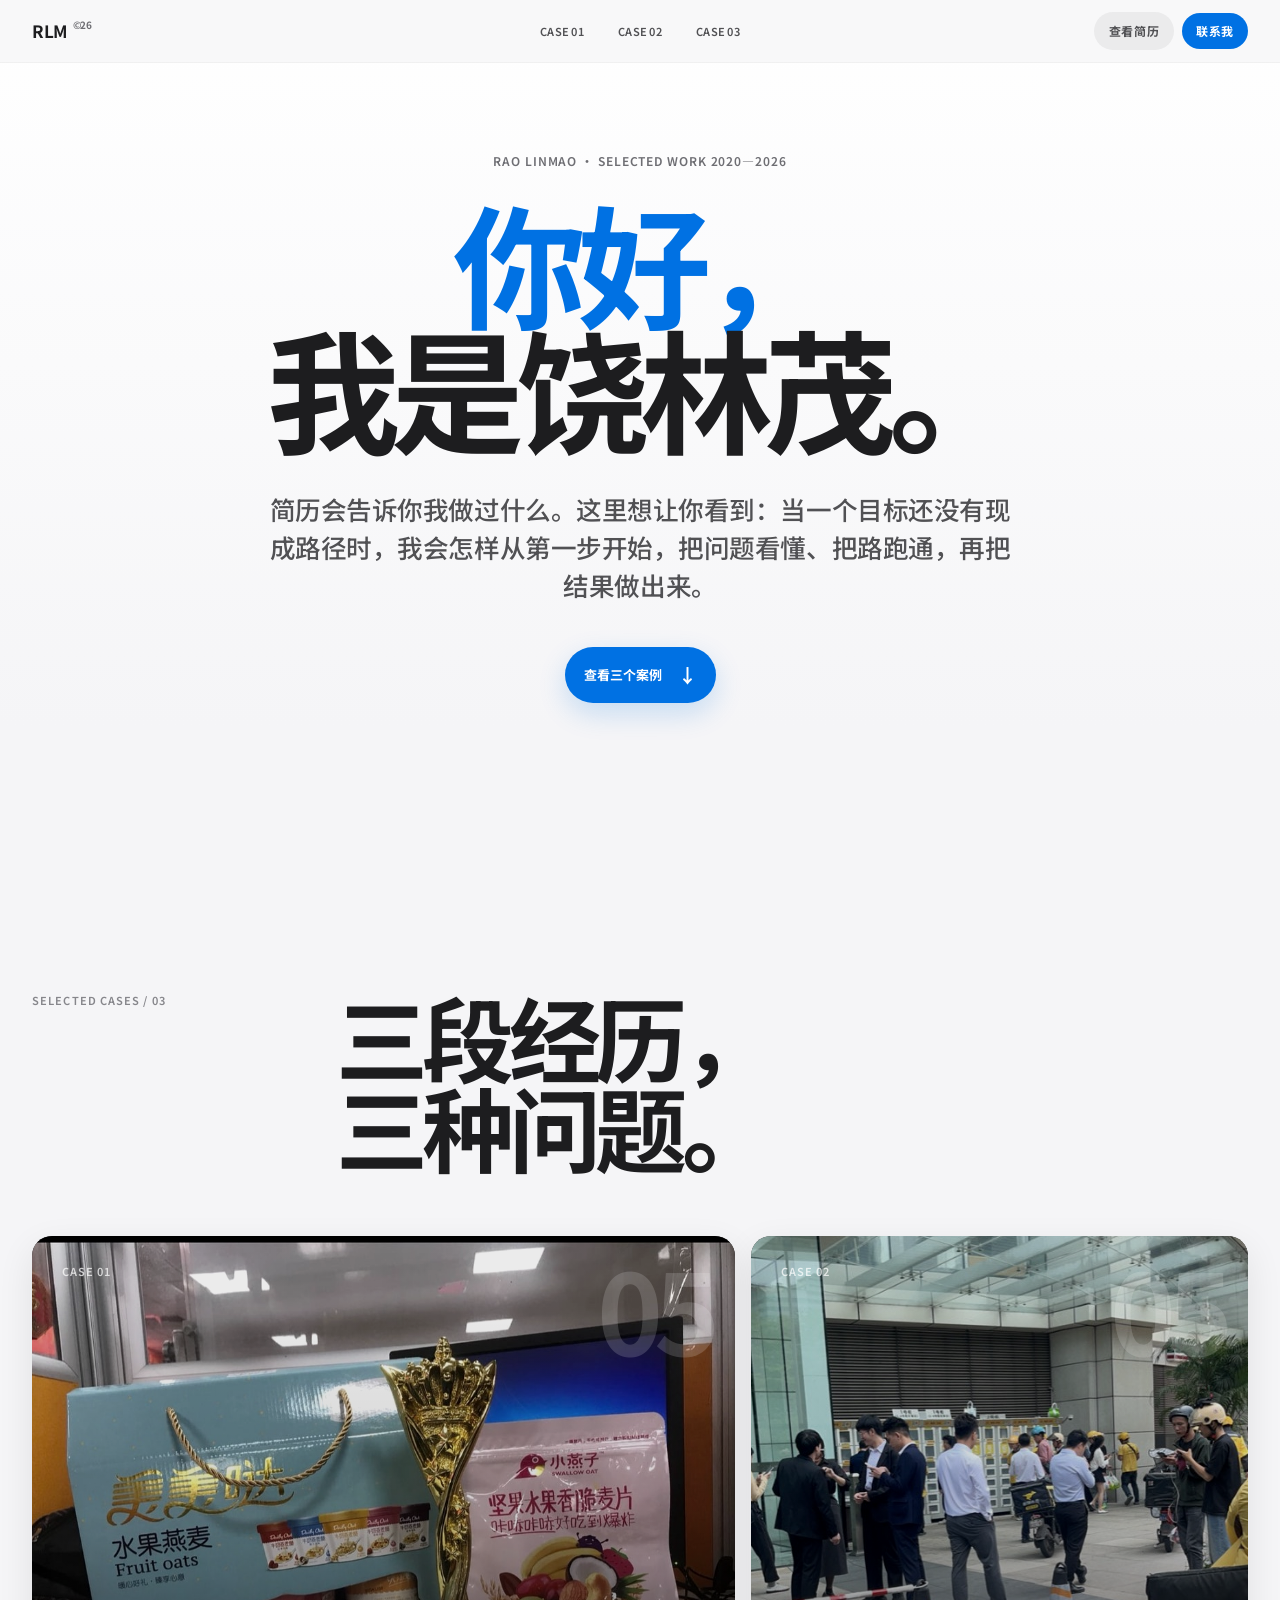
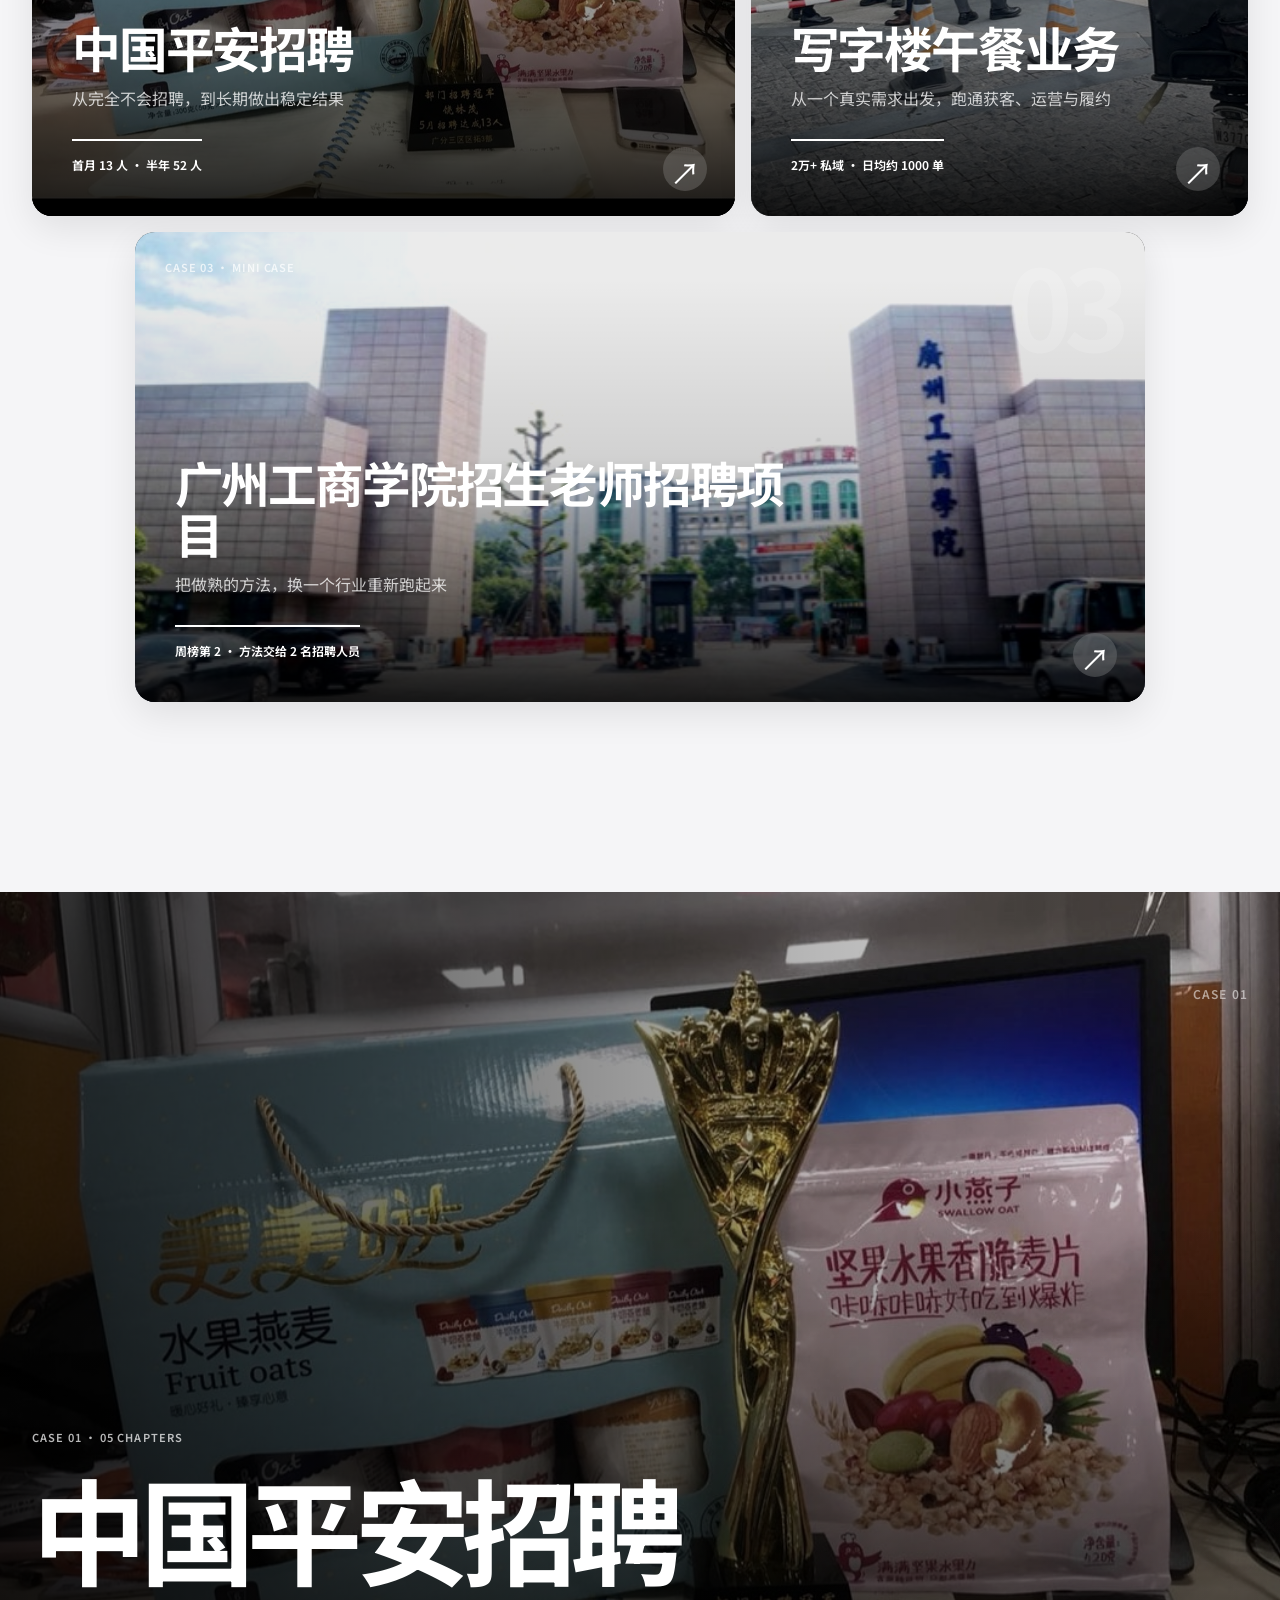
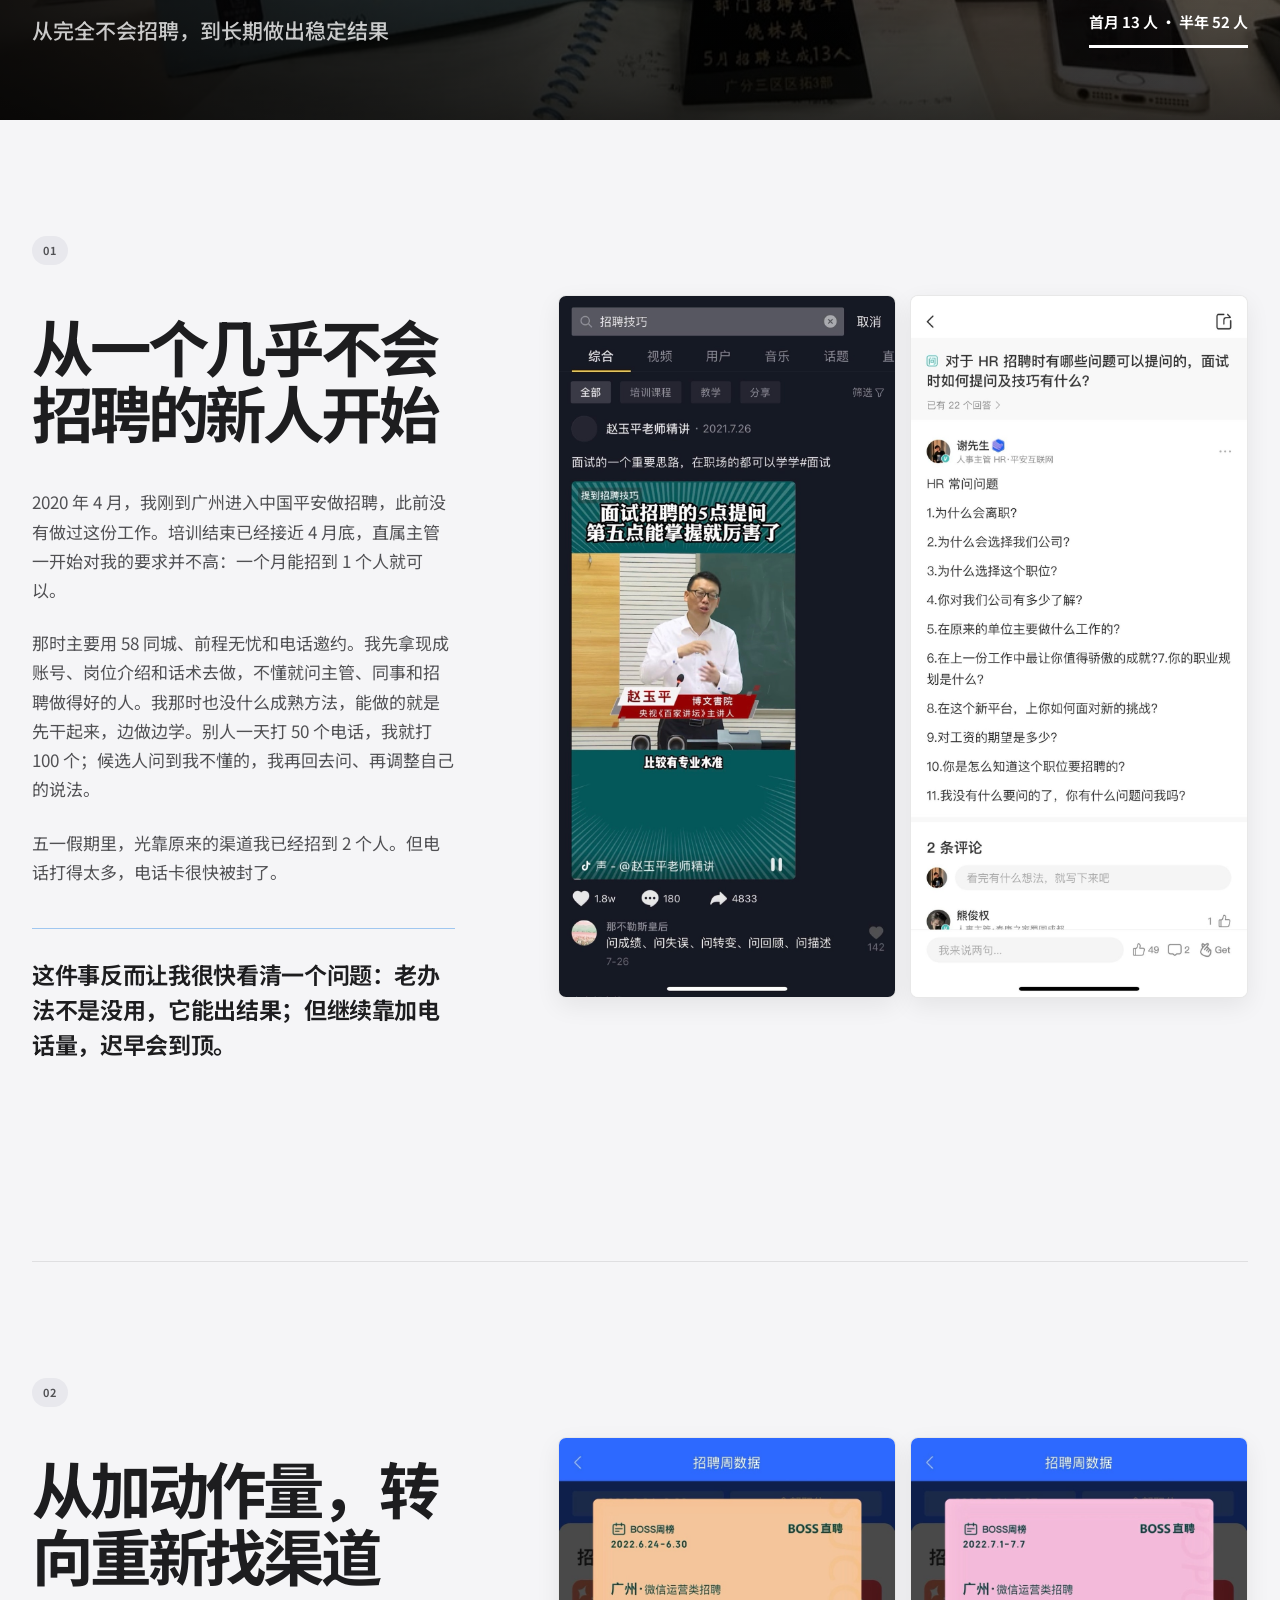
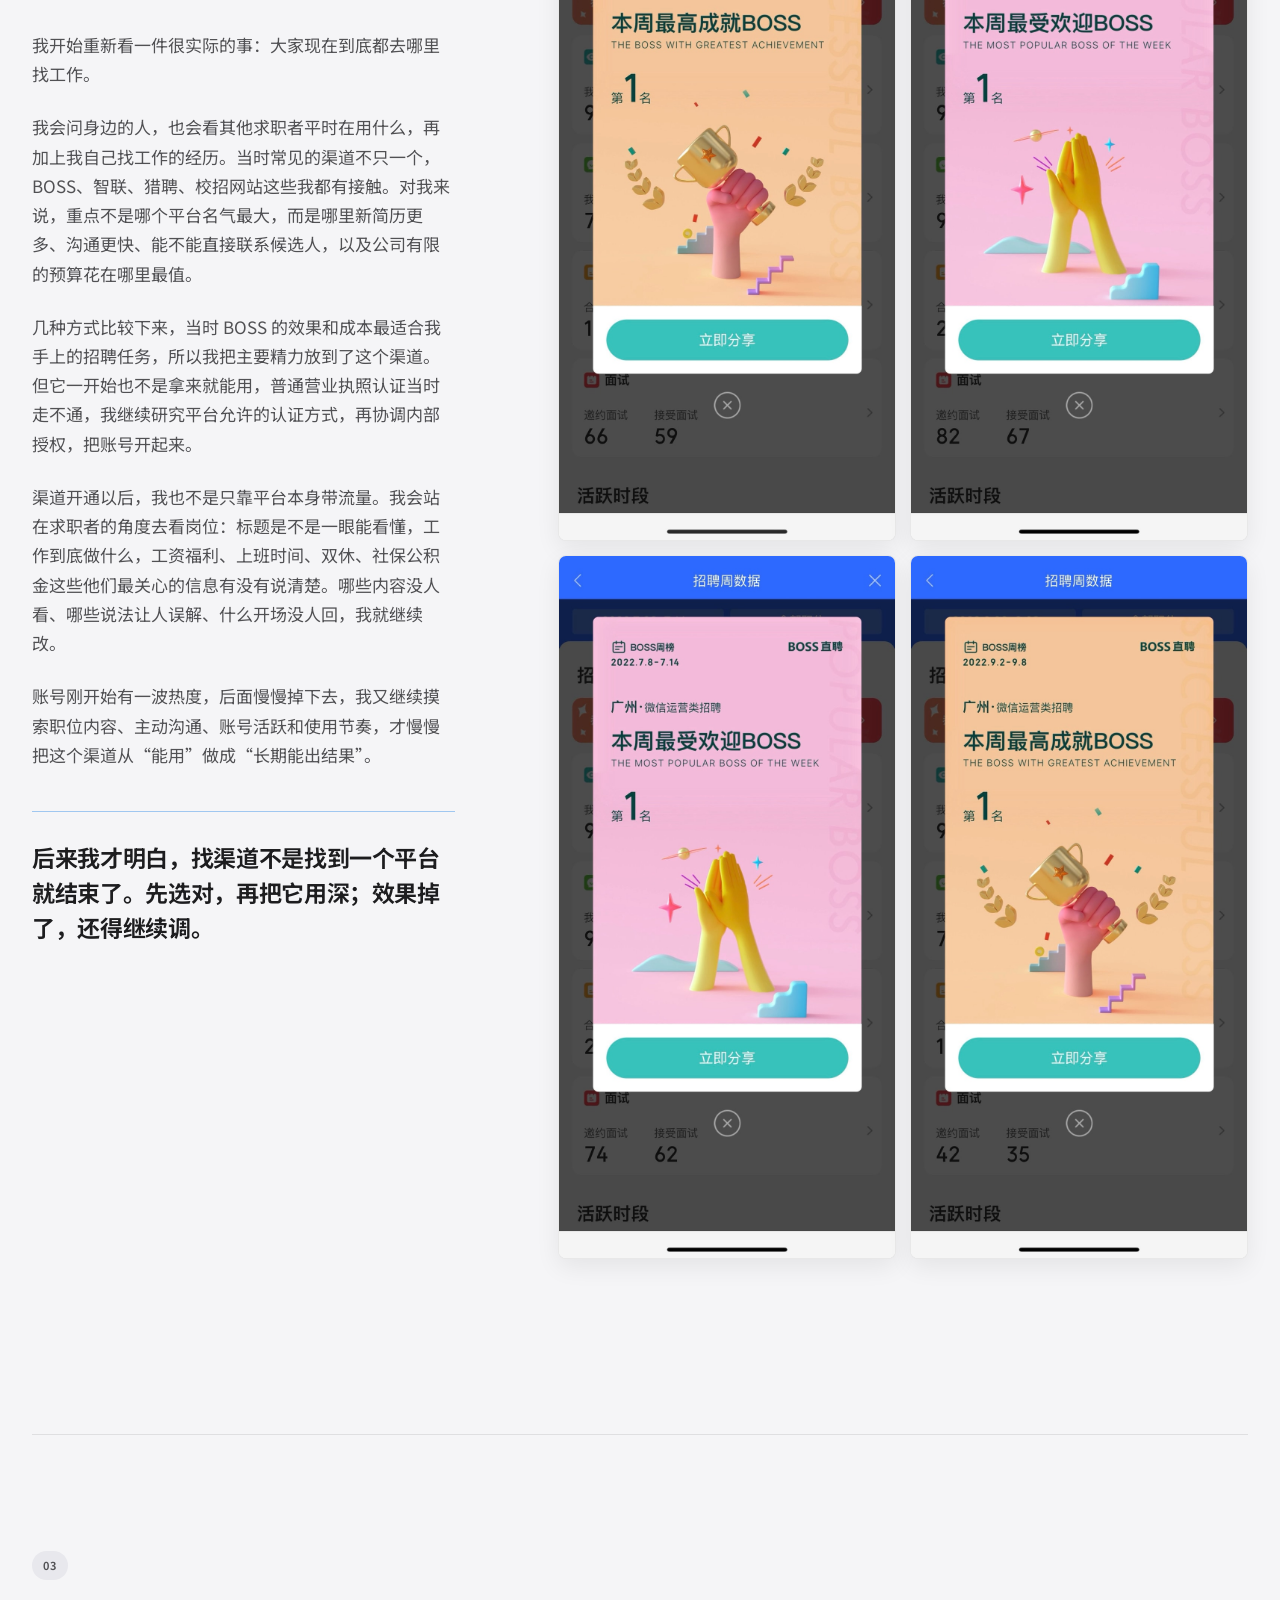
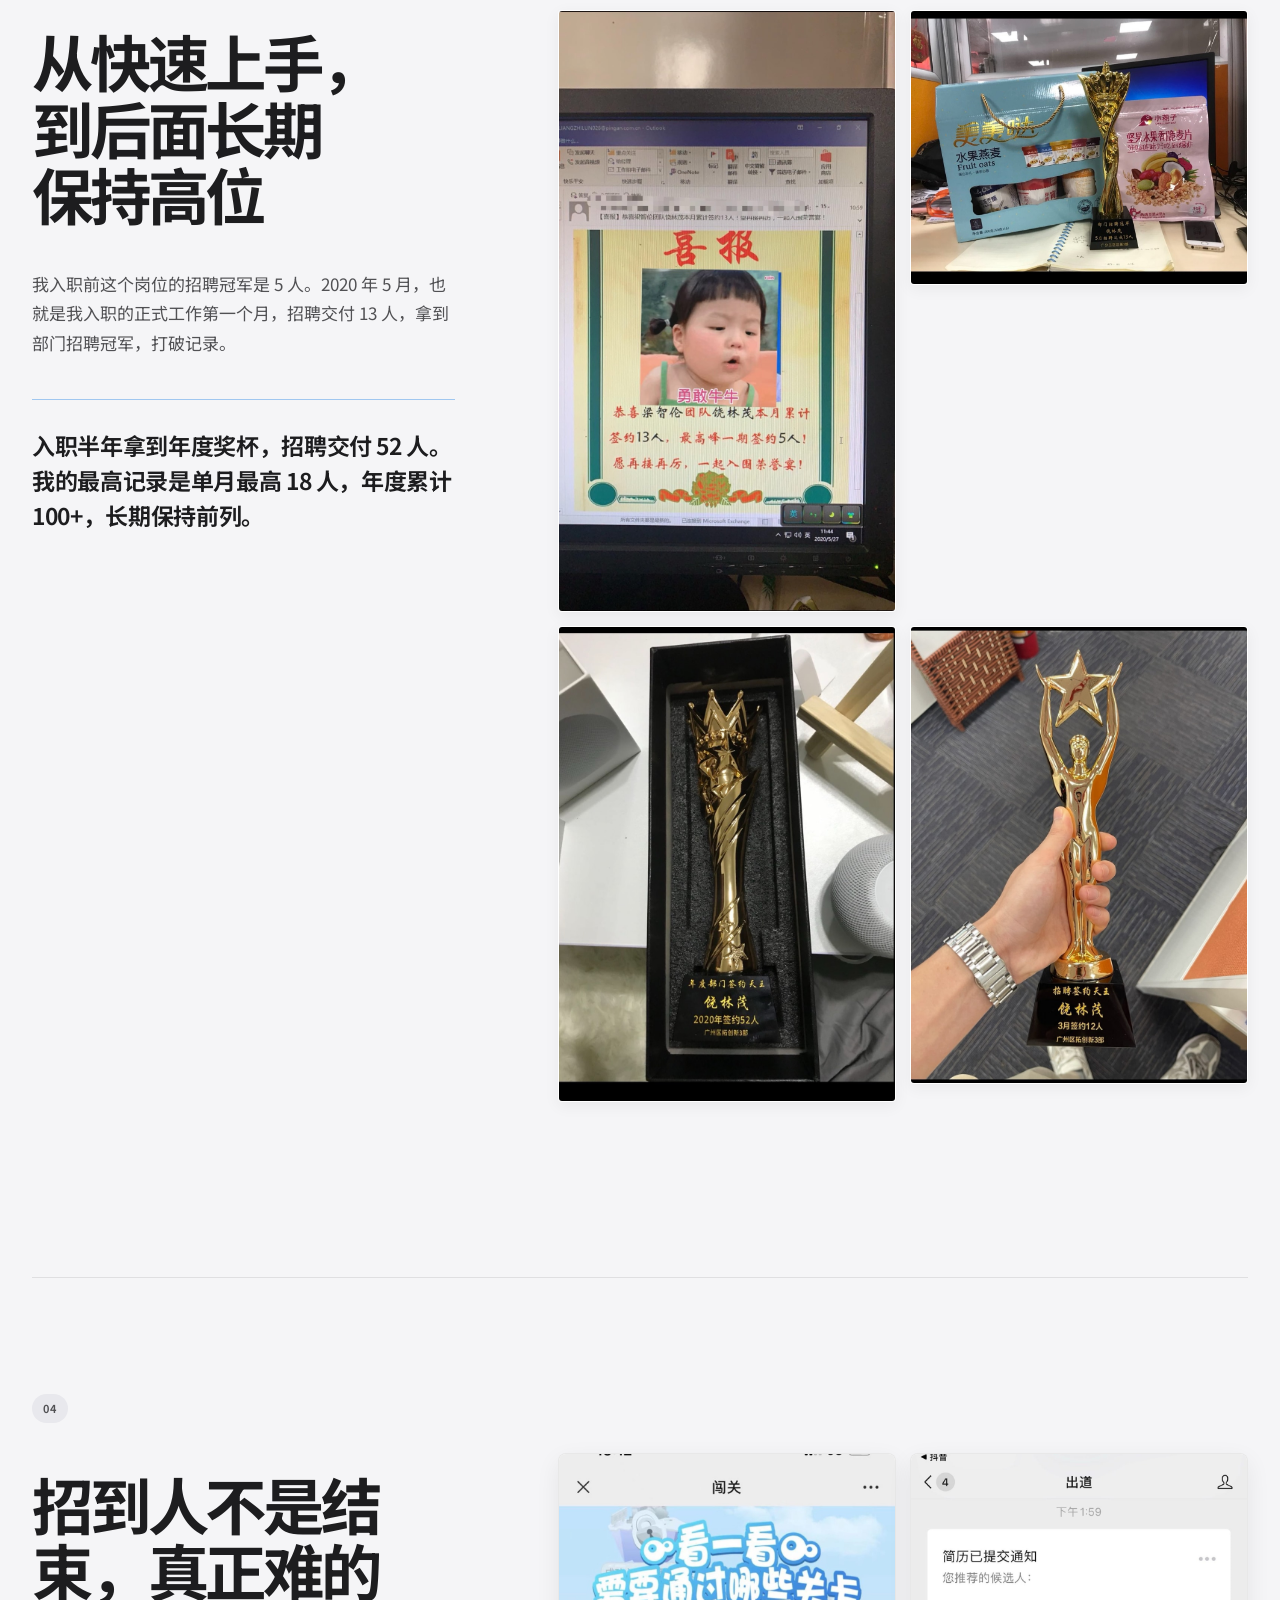
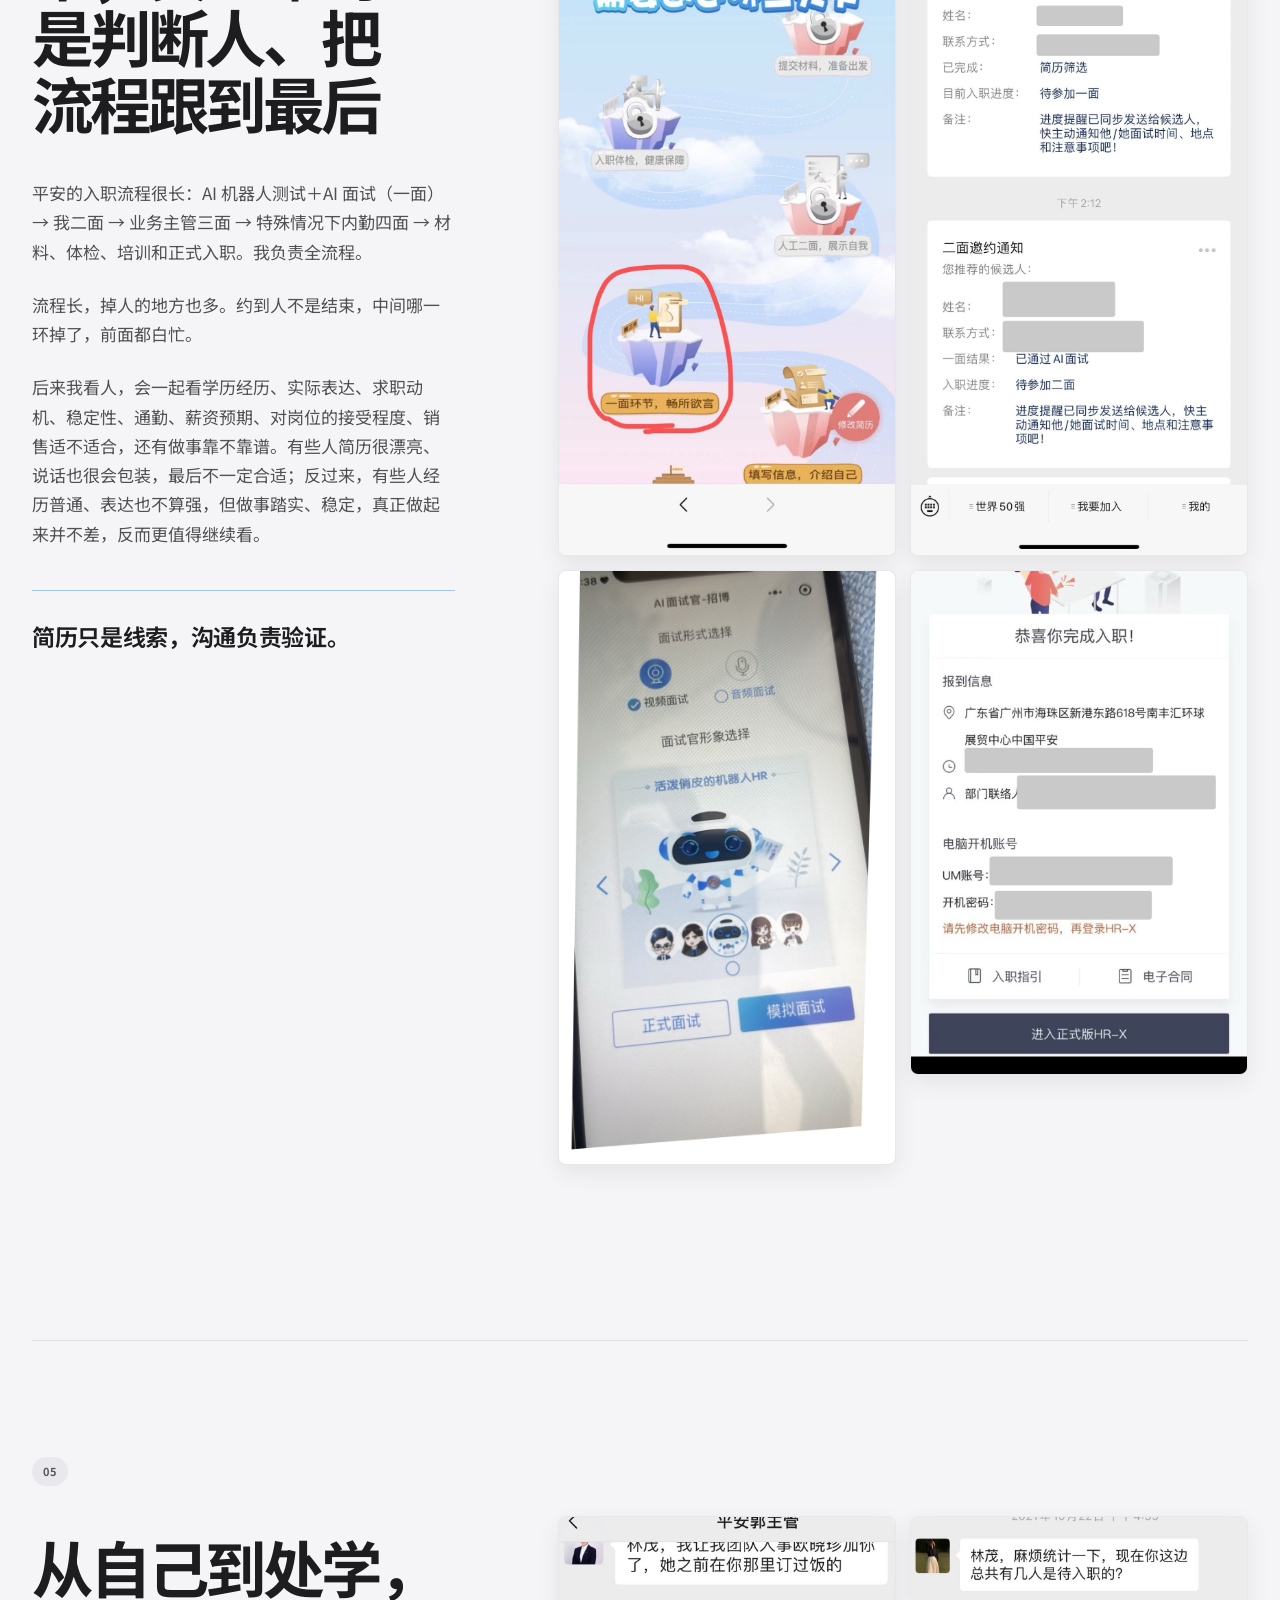
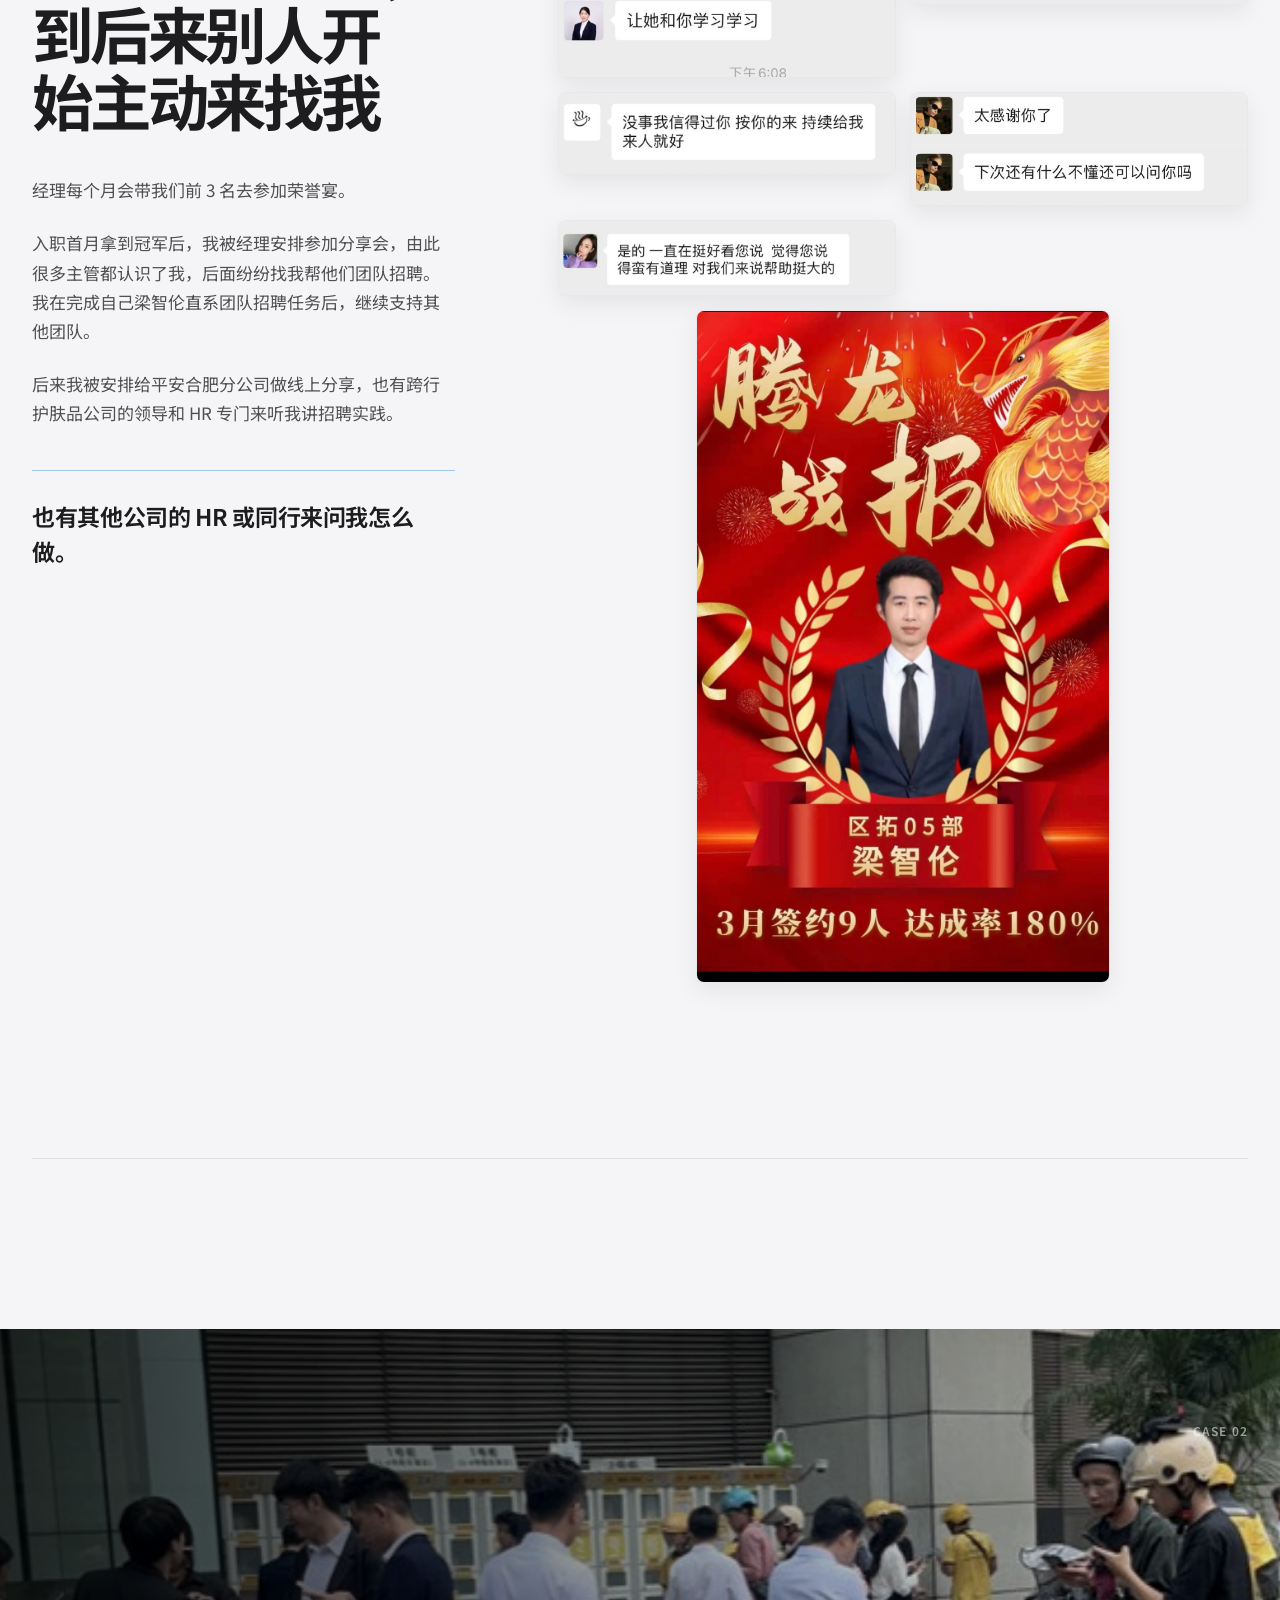
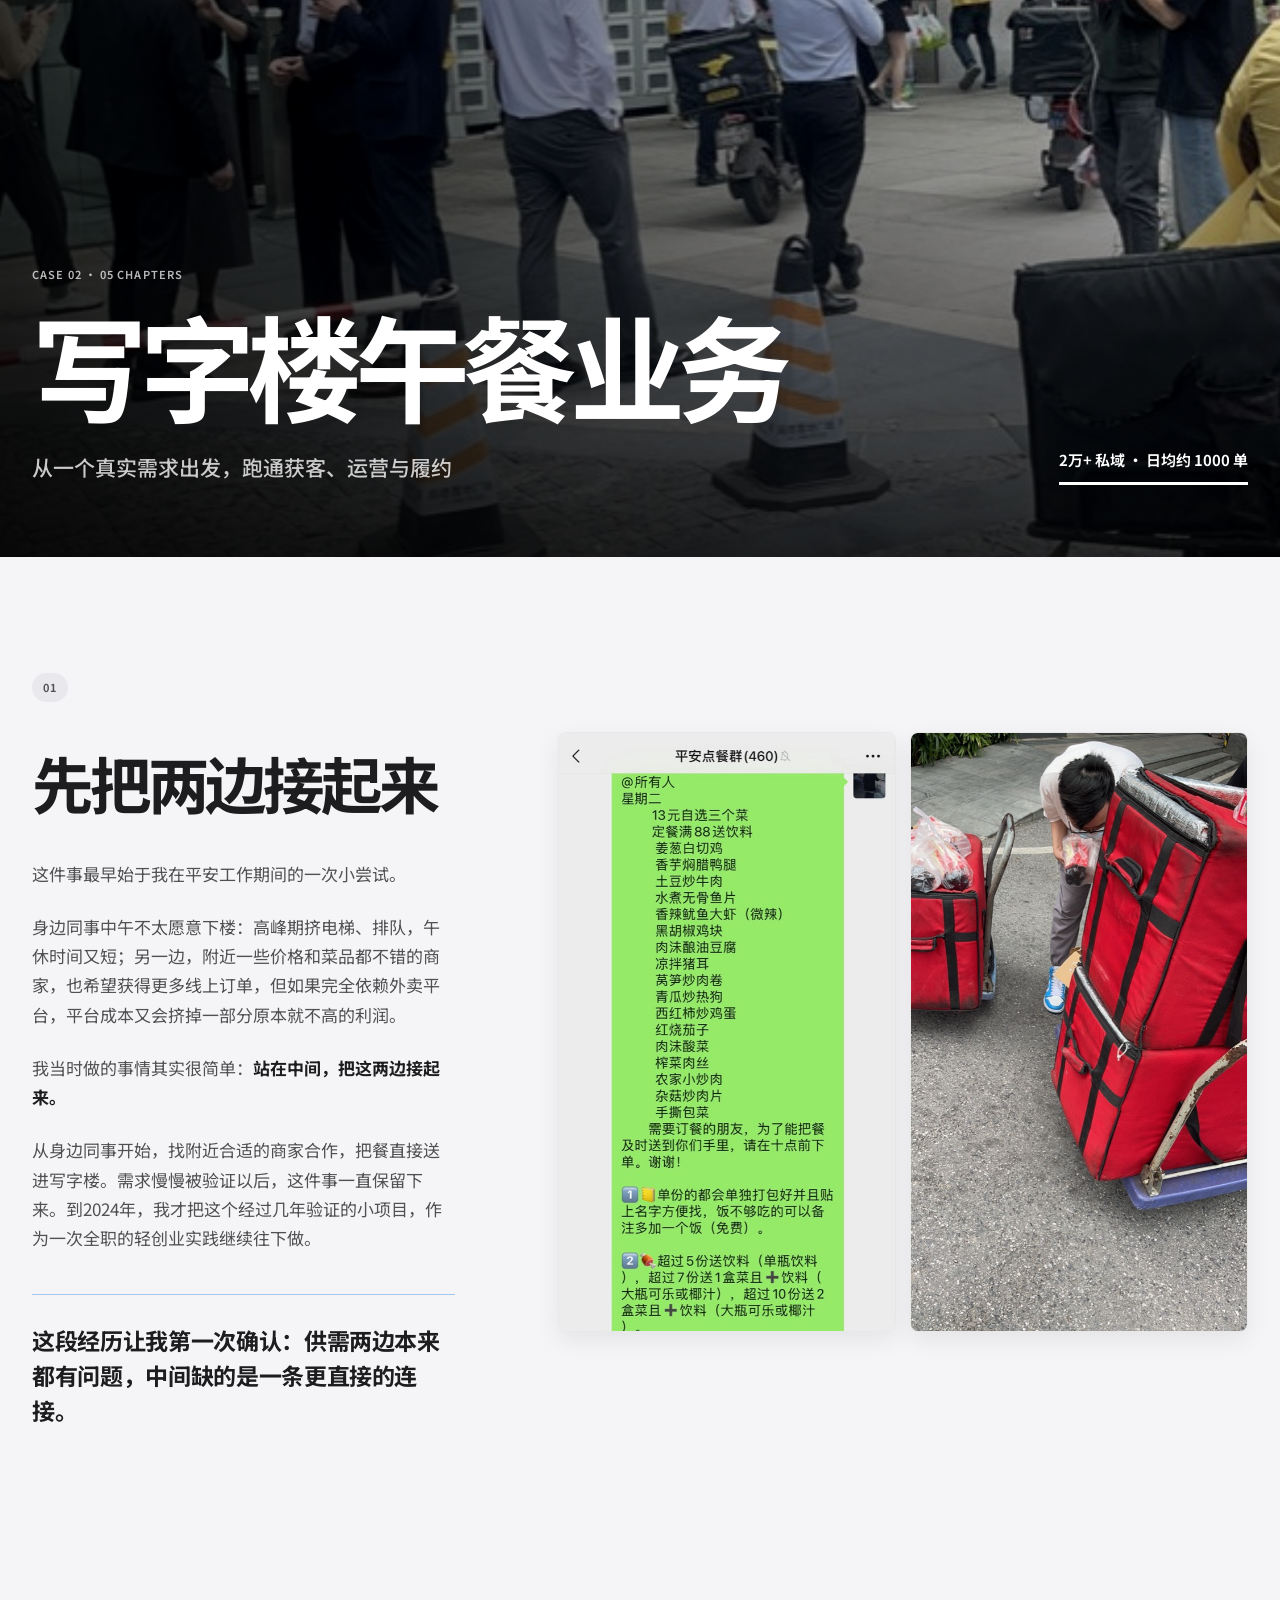
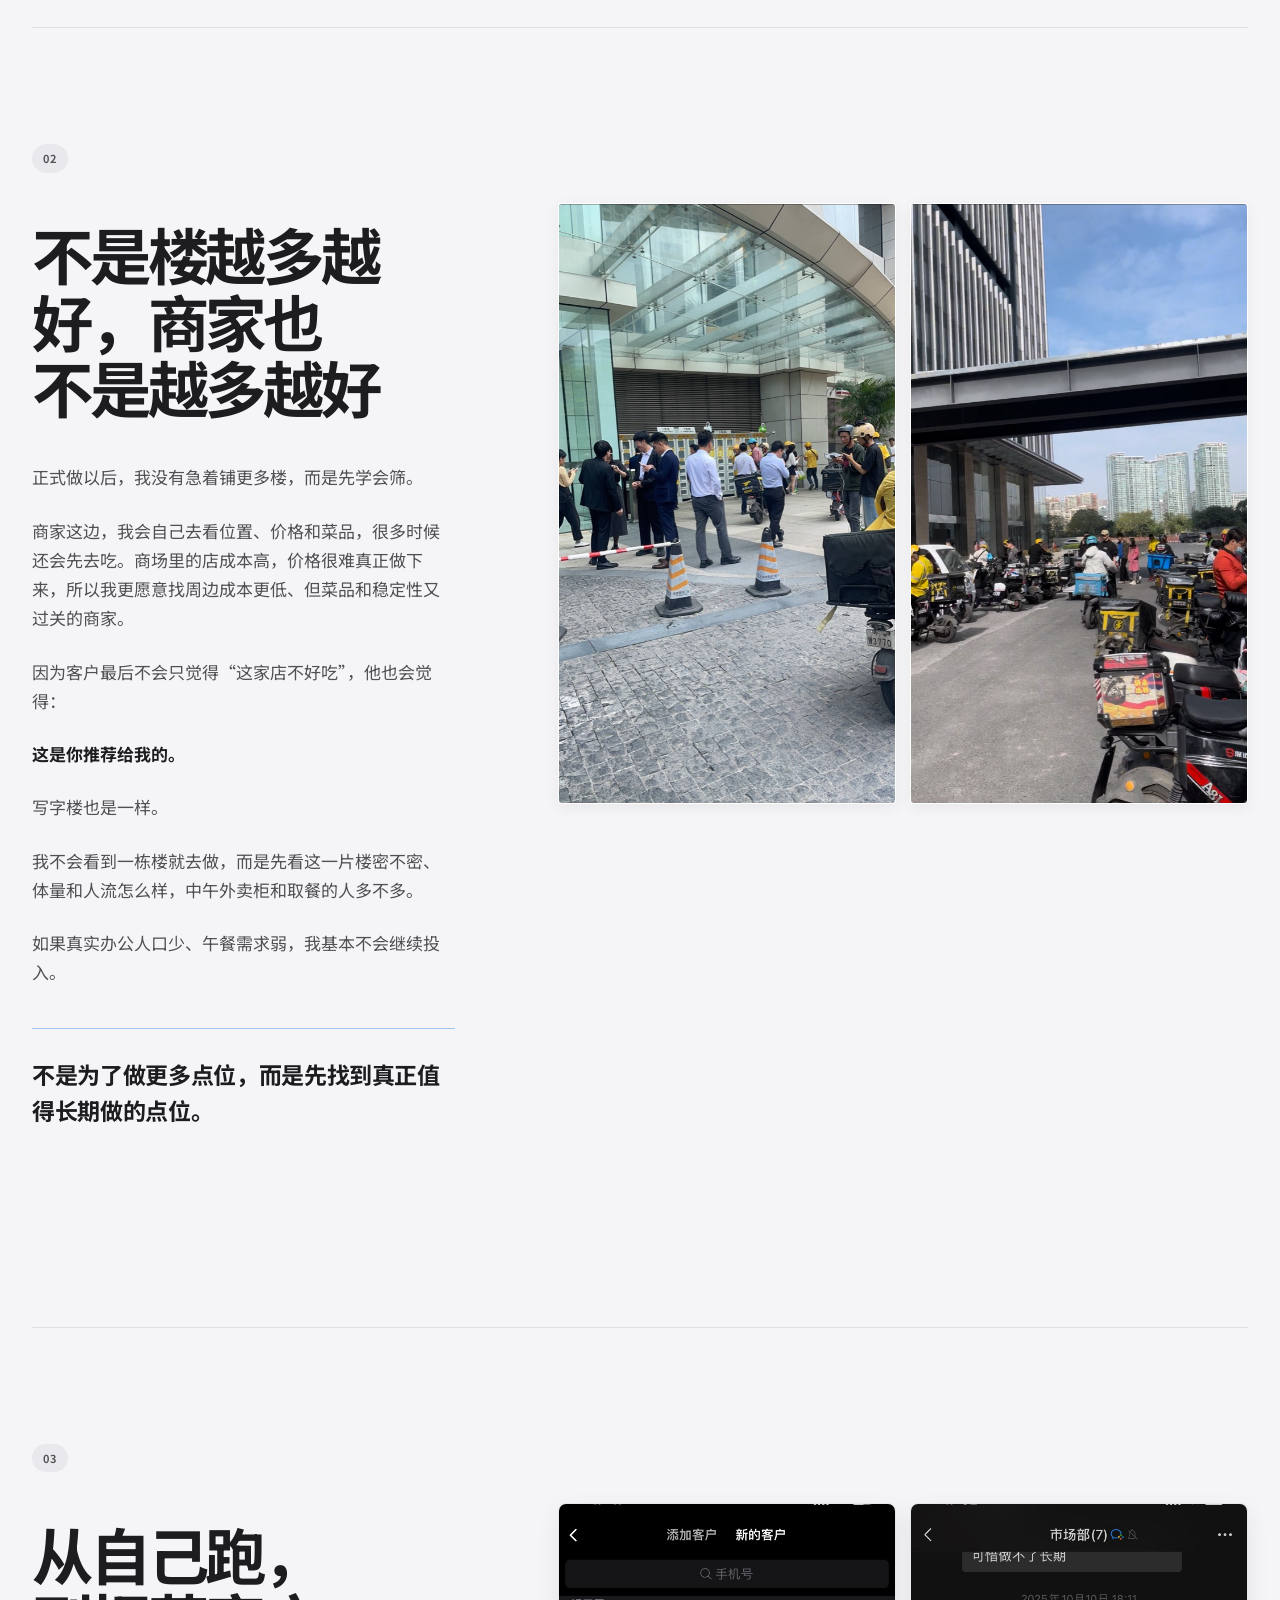
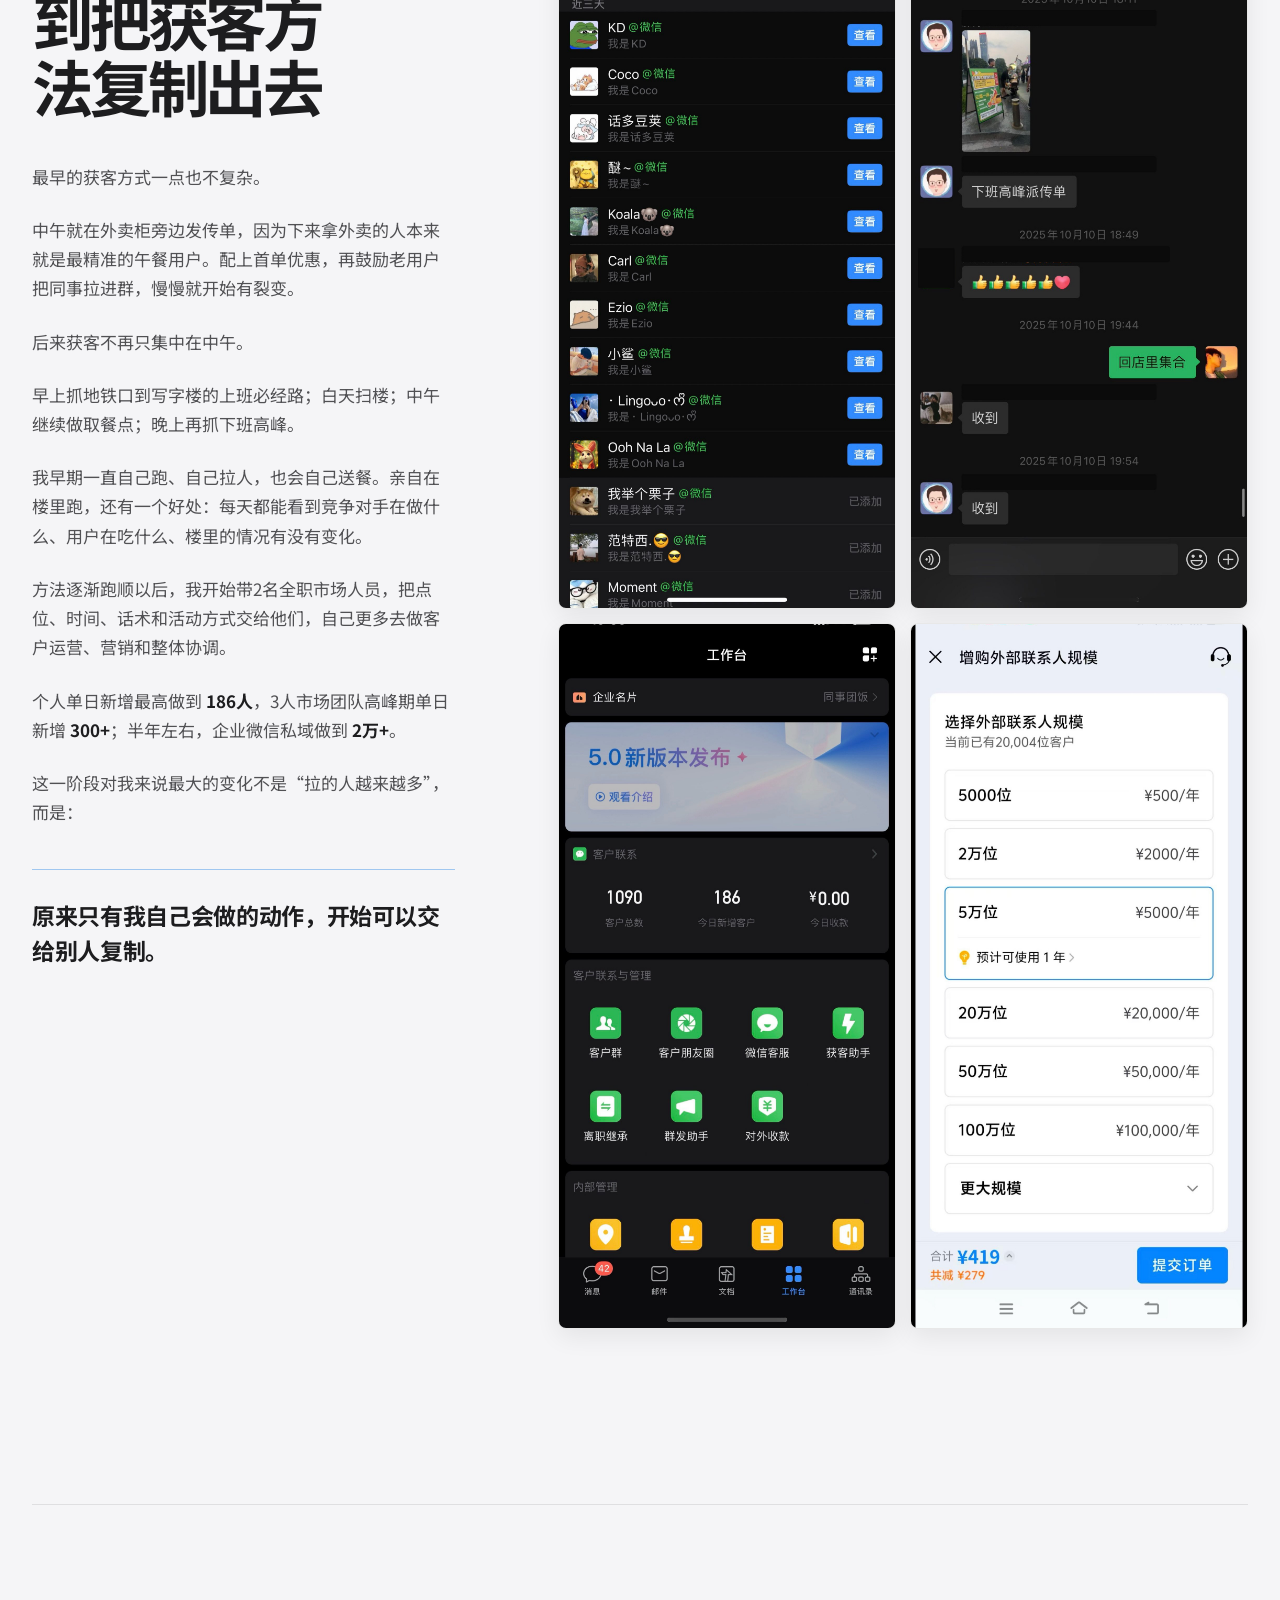
==== index.html @ 9bde95d3 "Publish portfolio website" ====
<!doctype html>
<html lang="zh-CN" data-theme="apple">
<head>
  <meta charset="utf-8">
  <meta name="viewport" content="width=device-width, initial-scale=1">
  <meta name="description" content="饶林茂的真实工作案例：招聘、写字楼午餐业务与跨行业招聘渠道运营。">
  <meta property="og:type" content="website">
  <meta property="og:locale" content="zh_CN">
  <meta property="og:title" content="饶林茂｜工作案例作品集">
  <meta property="og:description" content="三个真实案例与一套招聘工具：当目标没有现成路径时，我怎样从第一步开始，把问题看懂、把路跑通，再把结果做出来。">
  <meta property="og:url" content="https://raolinmao.zaos16720.chatgpt.site/">
  <meta property="og:image" content="https://raolinmao.zaos16720.chatgpt.site/assets/social/portfolio-preview.png">
  <meta name="twitter:card" content="summary_large_image">
  <meta name="twitter:title" content="饶林茂｜工作案例作品集">
  <meta name="twitter:description" content="当目标没有现成路径时，我怎样从第一步开始，把问题看懂、把路跑通，再把结果做出来。">
  <meta name="twitter:image" content="https://raolinmao.zaos16720.chatgpt.site/assets/social/portfolio-preview.png">
  <link rel="canonical" href="https://raolinmao.zaos16720.chatgpt.site/">
  <title>饶林茂｜工作案例作品集</title>
  <script>
    const bootParams = new URLSearchParams(location.search);
    if (bootParams.get('mode') !== 'lab') {
      document.documentElement.dataset.mode = 'production';
      document.documentElement.dataset.theme = 'apple';
    }
  </script>
  <link rel="stylesheet" href="styles.css">
  <link rel="stylesheet" href="portfolio-print.css" media="print">
</head>
<body>
  <canvas id="fx-canvas" aria-hidden="true"></canvas>
  <div class="noise" aria-hidden="true"></div>
  <div class="aurora" aria-hidden="true"><i></i><i></i><i></i></div>
  <div class="scroll-progress" aria-hidden="true"><span></span></div>

  <header class="site-nav">
    <a class="brand" href="#top">RLM<span>©26</span></a>
    <nav><a href="#case-pingan">CASE 01</a><a href="#case-lunch">CASE 02</a><a href="#case-college">CASE 03</a></nav>
    <div class="nav-actions">
      <a class="nav-resume resume-link" href="resume.html">查看简历</a>
      <button class="nav-contact" type="button" data-open-contact>联系我</button>
    </div>
  </header>

  <main id="top">
    <section class="hero" id="hero">
      <div class="hero-ghost" aria-hidden="true">REAL<br>WORK</div>
      <p class="hero-eyebrow">RAO LINMAO · SELECTED WORK 2020—2026</p>
      <h1><span class="hero-greeting">你好，</span><br><span class="hero-name-line">我是<span class="hero-name">饶林茂</span>。</span></h1>
      <p class="hero-lead">简历会告诉你我做过什么。这里想让你看到：当一个目标还没有现成路径时，我会怎样从第一步开始，把问题看懂、把路跑通，再把结果做出来。</p>
      <a class="hero-cta" href="#cases">查看三个案例 <span>↓</span></a>
      <div class="hero-orbit" aria-hidden="true"><span>问题</span><span>行动</span><span>反馈</span><span>结果</span></div>
      <p class="hero-side-note">SCROLL TO ENTER THE WORK</p>
    </section>

    <section class="case-index" id="cases">
      <header class="section-heading">
        <p>SELECTED CASES / 03</p>
        <h2>三段经历，<br>三种问题。</h2>
      </header>
      <div class="case-card-grid">
      <a class="case-card case-card-pingan" href="#case-pingan" data-tilt>
        <span class="card-index">CASE 01</span>
        <span class="card-count">05</span>
        <span class="card-title">中国平安招聘</span>
        <span class="card-subtitle">从完全不会招聘，到长期做出稳定结果</span>
        <span class="card-proof">首月 13 人 · 半年 52 人</span>
        <span class="card-arrow" aria-hidden="true">↗</span>
      </a>
      <a class="case-card case-card-lunch" href="#case-lunch" data-tilt>
        <span class="card-index">CASE 02</span>
        <span class="card-count">05</span>
        <span class="card-title">写字楼午餐业务</span>
        <span class="card-subtitle">从一个真实需求出发，跑通获客、运营与履约</span>
        <span class="card-proof">2万+ 私域 · 日均约 1000 单</span>
        <span class="card-arrow" aria-hidden="true">↗</span>
      </a>
      <a class="case-card case-card-college" href="#case-college" data-tilt>
        <span class="card-index">CASE 03 · MINI CASE</span>
        <span class="card-count">03</span>
        <span class="card-title">广州工商学院招生老师招聘项目</span>
        <span class="card-subtitle">把做熟的方法，换一个行业重新跑起来</span>
        <span class="card-proof">周榜第 2 · 方法交给 2 名招聘人员</span>
        <span class="card-arrow" aria-hidden="true">↗</span>
      </a></div>
    </section>

    
    <section class="case-shell case-pingan" id="case-pingan" data-case="pingan">
      <header class="case-cover">
        <div class="case-cover-index" aria-hidden="true">CASE 01</div>
        <div class="case-cover-copy">
          <p class="case-kicker">CASE 01 · 05 CHAPTERS</p>
          <h2>中国平安招聘</h2>
          <p>从完全不会招聘，到长期做出稳定结果</p>
        </div>
        <p class="case-cover-proof">首月 13 人 · 半年 52 人</p>
        <a class="case-start" href="#pingan-1">开始阅读 <span>↓</span></a>
      </header>
      <div class="case-chapters"><section class="chapter chapter-one" id="pingan-1">
      <div class="chapter-mark" aria-hidden="true"><span class="chapter-case">CASE 01</span>01</div>
      <article class="story-copy">
        <h1>从一个几乎不会招聘的新人开始</h1>
        <p>2020 年 4 月，我刚到广州进入中国平安做招聘，此前没有做过这份工作。培训结束已经接近 4 月底，直属主管一开始对我的要求并不高：一个月能招到 1 个人就可以。</p>
        <p>那时主要用 58 同城、前程无忧和电话邀约。我先拿现成账号、岗位介绍和话术去做，不懂就问主管、同事和招聘做得好的人。我那时也没什么成熟方法，能做的就是先干起来，边做边学。别人一天打 50 个电话，我就打 100 个；候选人问到我不懂的，我再回去问、再调整自己的说法。</p>
        <p>五一假期里，光靠原来的渠道我已经招到 2 个人。但电话打得太多，电话卡很快被封了。</p>
        <p class="key-line">这件事反而让我很快看清一个问题：老办法不是没用，它能出结果；但继续靠加电话量，迟早会到顶。</p>
      </article>
      <figure class="evidence evidence-one">
        <div class="learning-pair">
          <img src="assets/pingan/g1-learning-14.jpg" alt="当时搜索和学习招聘技巧的真实画面">
          <img src="assets/pingan/g1-learning-15.jpg" alt="当时学习 HR 面试问题的真实画面">
        </div>
      </figure>
    </section>

    <section class="chapter" id="pingan-2">
      <div class="chapter-mark" aria-hidden="true"><span class="chapter-case">CASE 01</span>02</div>
      <article class="story-copy">
        <h2>从加动作量，转向重新找渠道</h2>
        <p>我开始重新看一件很实际的事：大家现在到底都去哪里找工作。</p>
        <p>我会问身边的人，也会看其他求职者平时在用什么，再加上我自己找工作的经历。当时常见的渠道不只一个，BOSS、智联、猎聘、校招网站这些我都有接触。对我来说，重点不是哪个平台名气最大，而是哪里新简历更多、沟通更快、能不能直接联系候选人，以及公司有限的预算花在哪里最值。</p>
        <p>几种方式比较下来，当时 BOSS 的效果和成本最适合我手上的招聘任务，所以我把主要精力放到了这个渠道。但它一开始也不是拿来就能用，普通营业执照认证当时走不通，我继续研究平台允许的认证方式，再协调内部授权，把账号开起来。</p>
        <p>渠道开通以后，我也不是只靠平台本身带流量。我会站在求职者的角度去看岗位：标题是不是一眼能看懂，工作到底做什么，工资福利、上班时间、双休、社保公积金这些他们最关心的信息有没有说清楚。哪些内容没人看、哪些说法让人误解、什么开场没人回，我就继续改。</p>
        <p>账号刚开始有一波热度，后面慢慢掉下去，我又继续摸索职位内容、主动沟通、账号活跃和使用节奏，才慢慢把这个渠道从“能用”做成“长期能出结果”。</p>
        <p class="key-line">后来我才明白，找渠道不是找到一个平台就结束了。先选对，再把它用深；效果掉了，还得继续调。</p>
      </article>
      <figure class="evidence evidence-ranks">
        <div class="rank-grid">
          <img src="assets/pingan/g2-rank-17.jpg" alt="2022 年 6 月 24 日至 6 月 30 日周榜第 1">
          <img src="assets/pingan/g2-rank-19.jpg" alt="2022 年 7 月 1 日至 7 月 7 日周榜第 1">
          <img src="assets/pingan/g2-rank-20.jpg" alt="2022 年 7 月 8 日至 7 月 14 日周榜第 1">
          <img src="assets/pingan/g2-rank-21.jpg" alt="2022 年 9 月 2 日至 9 月 8 日周榜第 1">
        </div>
      </figure>
    </section>

    <section class="chapter" id="pingan-3">
      <div class="chapter-mark" aria-hidden="true"><span class="chapter-case">CASE 01</span>03</div>
      <article class="story-copy">
        <h2>从快速上手，到后面长期保持高位</h2>
        <p>我入职前这个岗位的招聘冠军是 5 人。2020 年 5 月，也就是我入职的正式工作第一个月，招聘交付 13 人，拿到部门招聘冠军，打破记录。</p>
        <p class="key-line">入职半年拿到年度奖杯，招聘交付 52 人。我的最高记录是单月最高 18 人，年度累计 100+，长期保持前列。</p>
      </article>
      <figure class="evidence evidence-awards">
        <div class="award-grid">
          <img src="assets/pingan/g3-award-36.jpg" alt="2020 年 5 月累计签约 13 人的真实喜报画面">
          <img src="assets/pingan/g3-award-37.jpg" alt="2020 年 5 月招聘达成 13 人奖杯和真实办公现场">
          <img src="assets/pingan/g3-award-38.jpg" alt="2020 年签约 52 人年度奖杯">
          <img src="assets/pingan/g3-award-39.jpg" alt="3 月签约 12 人招聘签约天王奖杯">
        </div>
      </figure>
    </section>

    <section class="chapter" id="pingan-4">
      <div class="chapter-mark" aria-hidden="true"><span class="chapter-case">CASE 01</span>04</div>
      <article class="story-copy">
        <h2>招到人不是结束，真正难的是判断人、把流程跟到最后</h2>
        <p>平安的入职流程很长：AI 机器人测试＋AI 面试（一面） → 我二面 → 业务主管三面 → 特殊情况下内勤四面 → 材料、体检、培训和正式入职。我负责全流程。</p>
        <p>流程长，掉人的地方也多。约到人不是结束，中间哪一环掉了，前面都白忙。</p>
        <p>后来我看人，会一起看学历经历、实际表达、求职动机、稳定性、通勤、薪资预期、对岗位的接受程度、销售适不适合，还有做事靠不靠谱。有些人简历很漂亮、说话也很会包装，最后不一定合适；反过来，有些人经历普通、表达也不算强，但做事踏实、稳定，真正做起来并不差，反而更值得继续看。</p>
        <p class="key-line">简历只是线索，沟通负责验证。</p>
      </article>
      <figure class="evidence evidence-process">
        <div class="process-pair process-pair-upper">
          <img src="assets/pingan/g4-process-30.jpg" alt="招聘闯关流程材料">
          <img src="assets/pingan/g4-progress-25.jpg" alt="简历提交和面试推进材料，个人信息已脱敏">
        </div>
        <div class="process-pair process-pair-lower">
          <img src="assets/pingan/g4-ai-35.png" alt="AI 面试真实操作画面">
          <img src="assets/pingan/g4-complete-34.jpg" alt="完成入职材料，个人和内部账号信息已脱敏">
        </div>
      </figure>
    </section>

    <section class="chapter chapter-five" id="pingan-5">
      <div class="chapter-mark" aria-hidden="true"><span class="chapter-case">CASE 01</span>05</div>
      <article class="story-copy">
        <h2>从自己到处学，到后来别人开始主动来找我</h2>
        <p>经理每个月会带我们前 3 名去参加荣誉宴。</p>
        <p>入职首月拿到冠军后，我被经理安排参加分享会，由此很多主管都认识了我，后面纷纷找我帮他们团队招聘。我在完成自己梁智伦直系团队招聘任务后，继续支持其他团队。</p>
        <p>后来我被安排给平安合肥分公司做线上分享，也有跨行护肤品公司的领导和 HR 专门来听我讲招聘实践。</p>
        <p class="key-line">也有其他公司的 HR 或同行来问我怎么做。</p>
      </article>
      <figure class="evidence evidence-chats">
        <div class="chat-column">
          <img src="assets/pingan/g5-chat-05.jpg" alt="主管让团队人事来学习的聊天原文">
          <img src="assets/pingan/g5-chat-11.jpg" alt="主管请林茂统计待入职人数的聊天原文">
          <img src="assets/pingan/g5-chat-07.jpg" alt="合作主管表达信任并要求持续来人的聊天原文">
          <img src="assets/pingan/g5-chat-45.jpg" alt="同行表达感谢并询问下次是否还能继续请教的聊天原文">
          <img src="assets/pingan/g5-chat-47.jpg" alt="外部同行反馈有道理、帮助挺大的聊天原文">
        </div>
        <img class="mentor-report" src="assets/pingan/g5-mentor-239.jpg" alt="梁智伦团队 3 月签约 9 人、达成率 180% 战报">
      </figure>
    </section></div>
    </section>

    <section class="case-shell case-lunch" id="case-lunch" data-case="lunch">
      <header class="case-cover">
        <div class="case-cover-index" aria-hidden="true">CASE 02</div>
        <div class="case-cover-copy">
          <p class="case-kicker">CASE 02 · 05 CHAPTERS</p>
          <h2>写字楼午餐业务</h2>
          <p>从一个真实需求出发，跑通获客、运营与履约</p>
        </div>
        <p class="case-cover-proof">2万+ 私域 · 日均约 1000 单</p>
        <a class="case-start" href="#lunch-1">开始阅读 <span>↓</span></a>
      </header>
      <div class="case-chapters"><section class="chapter chapter-one" id="lunch-1">
      <div class="chapter-mark" aria-hidden="true"><span class="chapter-case">CASE 02</span>01</div>
      <article class="story-copy">
        <h1>先把两边接起来</h1>
        <p>这件事最早始于我在平安工作期间的一次小尝试。</p>
        <p>身边同事中午不太愿意下楼：高峰期挤电梯、排队，午休时间又短；另一边，附近一些价格和菜品都不错的商家，也希望获得更多线上订单，但如果完全依赖外卖平台，平台成本又会挤掉一部分原本就不高的利润。</p>
        <p>我当时做的事情其实很简单：<strong>站在中间，把这两边接起来。</strong></p>
        <p>从身边同事开始，找附近合适的商家合作，把餐直接送进写字楼。需求慢慢被验证以后，这件事一直保留下来。到2024年，我才把这个经过几年验证的小项目，作为一次全职的轻创业实践继续往下做。</p>
        <p class="key-line"><strong>这段经历让我第一次确认：供需两边本来都有问题，中间缺的是一条更直接的连接。</strong></p>
      </article>
      <figure class="evidence evidence-pair">
        <img src="assets/lunch/g1-pingan-group.jpg" alt="在平安点餐群发布菜单并连接同事需求的真实记录">
        <img src="assets/lunch/g1-thermal-boxes.jpg" alt="用保温箱把餐食送进写字楼的真实现场">
      </figure>
    </section>

    <section class="chapter" id="lunch-2">
      <div class="chapter-mark" aria-hidden="true"><span class="chapter-case">CASE 02</span>02</div>
      <article class="story-copy">
        <h2>不是楼越多越好，商家也不是越多越好</h2>
        <p>正式做以后，我没有急着铺更多楼，而是先学会筛。</p>
        <p>商家这边，我会自己去看位置、价格和菜品，很多时候还会先去吃。商场里的店成本高，价格很难真正做下来，所以我更愿意找周边成本更低、但菜品和稳定性又过关的商家。</p>
        <p>因为客户最后不会只觉得“这家店不好吃”，他也会觉得：</p>
        <p><strong>这是你推荐给我的。</strong></p>
        <p>写字楼也是一样。</p>
        <p>我不会看到一栋楼就去做，而是先看这一片楼密不密、体量和人流怎么样，中午外卖柜和取餐的人多不多。</p>
        <p>如果真实办公人口少、午餐需求弱，我基本不会继续投入。</p>
        <p class="key-line"><strong>不是为了做更多点位，而是先找到真正值得长期做的点位。</strong></p>
      </article>
      <figure class="evidence evidence-pair evidence-landscape-pair">
        <img src="assets/lunch/g2-building-observation-a.jpg" alt="中午实地观察写字楼外卖柜和取餐人流">
        <img src="assets/lunch/g2-building-observation-b.jpg" alt="中午实地观察另一处楼宇配送与取餐人流">
      </figure>
    </section>

    <section class="chapter" id="lunch-3">
      <div class="chapter-mark" aria-hidden="true"><span class="chapter-case">CASE 02</span>03</div>
      <article class="story-copy">
        <h2>从自己跑，到把获客方法复制出去</h2>
        <p>最早的获客方式一点也不复杂。</p>
        <p>中午就在外卖柜旁边发传单，因为下来拿外卖的人本来就是最精准的午餐用户。配上首单优惠，再鼓励老用户把同事拉进群，慢慢就开始有裂变。</p>
        <p>后来获客不再只集中在中午。</p>
        <p>早上抓地铁口到写字楼的上班必经路；白天扫楼；中午继续做取餐点；晚上再抓下班高峰。</p>
        <p>我早期一直自己跑、自己拉人，也会自己送餐。亲自在楼里跑，还有一个好处：每天都能看到竞争对手在做什么、用户在吃什么、楼里的情况有没有变化。</p>
        <p>方法逐渐跑顺以后，我开始带2名全职市场人员，把点位、时间、话术和活动方式交给他们，自己更多去做客户运营、营销和整体协调。</p>
        <p>个人单日新增最高做到 <strong>186人</strong>，3人市场团队高峰期单日新增 <strong>300+</strong>；半年左右，企业微信私域做到 <strong>2万+</strong>。</p>
        <p>这一阶段对我来说最大的变化不是“拉的人越来越多”，而是：</p>
        <p class="key-line"><strong>原来只有我自己会做的动作，开始可以交给别人复制。</strong></p>
      </article>
      <figure class="evidence evidence-grid evidence-grid-four evidence-growth">
        <img src="assets/lunch/g3-new-customers-redacted.jpg" alt="持续新增客户的真实记录，其他人员昵称已脱敏">
        <img src="assets/lunch/g3-field-team-redacted.jpg" alt="市场团队在点位执行的真实记录，其他人员信息已脱敏">
        <img src="assets/lunch/g3-daily-growth.jpg" alt="个人单日新增186人的真实数据记录">
        <img src="assets/lunch/g3-private-domain-scale.jpg" alt="企业微信外部联系人达到两万以上的真实记录">
      </figure>
    </section>

    <section class="chapter" id="lunch-4">
      <div class="chapter-mark" aria-hidden="true"><span class="chapter-case">CASE 02</span>04</div>
      <article class="story-copy">
        <h2>做到1000单以后，问题已经不是怎么拉人</h2>
        <p>私域做大以后，真正让我觉得这件事开始变复杂的，是履约。</p>
        <p>每天中午的订单高度集中在很短的一段时间里。商家要出餐、打包，配送要提前出发，到了楼下还要解决不同楼层最后一段上楼的问题。</p>
        <p>所以保洁很早就进入了这个链条。</p>
        <p>他们熟悉楼层，中午相对有时间，也愿意增加一点收入。更重要的是，他们还知道哪家公司人多、哪家公司刚搬进来、哪家公司最近搬走了，这些信息反过来也帮助我判断楼里的真实变化。</p>
        <p>单量越来越大以后，就必须提前安排人员、路线和出发时间。哪栋楼电梯慢、哪些地方中午容易堵，都要提前考虑。</p>
        <p>稳定阶段日均大约 <strong>1000单</strong>，峰值约 <strong>1400单</strong>。</p>
        <p>做到这个规模以后，我越来越清楚：</p>
        <blockquote class="key-line">拉到客户，只是前半段。</blockquote>
        <p>真正让业务每天跑起来的是：</p>
        <p><strong>商家供给 → 打包 → 配送 → 楼宇接驳 → 上楼 → 用户拿到餐。</strong></p>
        <p>而规模越大，一些原本很小的问题也会被放大：装错、漏餐、份量问题、迟到，任何一个小错误落到用户身上都会变成一次客诉。</p>
      </article>
      <figure class="evidence evidence-pair evidence-fulfillment">
        <img src="assets/lunch/g4-orders-17-redacted.jpg" alt="连续两日千单规模的真实订单统计，群名和其他人员信息已脱敏">
        <img src="assets/lunch/g4-orders-18-redacted.jpg" alt="连续三日千单规模的真实订单统计，群名和其他人员信息已脱敏">
      </figure>
    </section>

    <section class="chapter chapter-five" id="lunch-5">
      <div class="chapter-mark" aria-hidden="true"><span class="chapter-case">CASE 02</span>05</div>
      <article class="story-copy">
        <h2>做到规模以后，我开始看到这个模式下一层的问题</h2>
        <p>做久以后，我慢慢发现，如果只是继续多找一家商家、多开一栋楼、多拉一批客户，这件事其实又会开始重复。</p>
        <p>规模越大，影响一份餐最后能不能稳定交到用户手里的因素就越多：采购的食材够不够新鲜，成本能不能控制，商家每天的出品是否稳定，饭菜送到用户手里还有没有温度，打包、分拣、配送和上楼的每一环都要盯。</p>
        <p>订单量小时，错菜、漏菜还可以靠人反复检查。到了上千单，只靠培训和人工盯，很难完全避免出错。所以我开始考虑供应链和集中采购，也实际去了解用自动化设备替代部分人工分拣和抓取，减少错菜、漏菜。</p>
        <p>饭盒和食材能不能集中采购，能不能通过规模降低成本，同时保证新鲜度和出品稳定；如果要把已经跑通的点位模式复制到更大的区域，还需要设备、人员和资金投入，融资合作也是我当时认真接触过的一条路。</p>
        <p>再往后想，午餐也只是写字楼人群的一种需求。同一批楼宇、用户和企业资源，还可能连接下午茶、水果、办公用品、租房等其他服务。</p>
        <p>这些方向后来并没有全部做下去，所以我不会把它们当成成绩。</p>
        <p>但这段经历让我第一次很具体地看到：</p>
        <p><strong>一个小项目从需求验证做到规模以后，下一层问题已经不再是“怎么多卖一点”，而是供应链、履约、质量控制、复购、成本和资源还能不能继续放大。</strong></p>
        <p>同时我也看到了这个模式的限制：客户需要持续运营，餐饮选择和出品很难一直稳定；订单又高度集中在午间，一对多服务很难完全没有差错。新增一栋楼也不是简单多一个点位，而是多一套配送和上楼协同。</p>
        <p>很多商家真正亏的不是完全没有订单，而是单栋楼的订单密度太低，连人员、出餐、配送和上楼的成本都摊不下来。这样的低密度点位多了，不仅不能带来规模优势，反而会拖累整体。</p>
        <p>所以最后真正留下来的，并不是“我会做团餐”。</p>
        <p>而是我完整经历了一次：</p>
        <blockquote class="key-line"><strong>看见两边需求 → 自己搭桥验证 → 找到有效点位和获客方式 → 把动作复制给团队 → 做到真实业务规模 → 再开始看到商业模式下一层的问题。</strong></blockquote>
      </article>
      <figure class="evidence evidence-stack evidence-next-layer">
        <div class="evidence-pair evidence-business-pair">
          <img src="assets/lunch/g5-financing.jpg" alt="围绕扩大规模所需的融资与合作进行沟通">
          <img src="assets/lunch/g5-operations-meeting.jpg" alt="围绕业务下一步进行现场协同讨论">
        </div>
        <div class="evidence-pair evidence-operations-pair">
          <img src="assets/lunch/g5-packed-orders.jpg" alt="去除相册界面后保留的规模化履约现场">
          <img src="assets/lunch/g5-robotic-packing.jpg" alt="考察用机器替代人工、减少分装错误的蜘蛛手抓取设备">
        </div>
      </figure>
    </section></div>
    </section>

    <section class="case-shell case-college" id="case-college" data-case="college">
      <header class="case-cover">
        <div class="case-cover-index" aria-hidden="true">CASE 03 · MINI CASE</div>
        <div class="case-cover-copy">
          <p class="case-kicker">CASE 03 · MINI CASE · 03 CHAPTERS</p>
          <h2>广州工商学院招生老师招聘项目</h2>
          <p>把做熟的方法，换一个行业重新跑起来</p>
        </div>
        <p class="case-cover-proof">周榜第 2 · 方法交给 2 名招聘人员</p>
        <a class="case-start" href="#college-1">开始阅读 <span>↓</span></a>
      </header>
      <div class="case-chapters"><section class="chapter" id="college-1">
      <div class="chapter-mark"><span class="chapter-case">CASE 03 · MINI CASE</span>01</div>
      <article class="story-copy">
        <h1>换了一个行业，<br>但问题并不陌生</h1>
        <p>2025年，一位平安时期认识的朋友，把广州工商学院招生季的招聘项目介绍给我。</p>
        <p>这不是一个长期正式岗位，而是招生季的阶段性合作。当时对方需要在比较短的时间里搭建一支招生团队，集中招聘招生老师；原来的招聘投放成本比较高，效果也不够稳定。</p>
        <p class="key-line">离开平安一段时间后，我重新进入招聘现场。行业和岗位都变了，但我很快发现，真正需要解决的问题其实很熟悉：怎么让合适的人先看到岗位，愿意回复，再进入后面的沟通和招聘流程。</p>
      </article>
      <figure class="evidence evidence-pair opening-pair">
        <div class="evidence-item">
          <img src="assets/college/campus.jpg" alt="广州工商学院真实校园现场">
          <figcaption>广州工商学院｜项目场景</figcaption>
        </div>
        <div class="evidence-item">
          <img src="assets/college/reach-trend.jpg" alt="招聘账号单日看过我达到2167人的趋势记录">
          <figcaption>招聘账号趋势记录｜单日“看过我”达到 2167</figcaption>
        </div>
      </figure>
    </section>

    <section class="chapter" id="college-2">
      <div class="chapter-mark"><span class="chapter-case">CASE 03 · MINI CASE</span>02</div>
      <article class="story-copy">
        <h2>我迁移的不是一个平台，<br>而是一套招聘渠道运营方法</h2>
        <p>我没有把平安时期的话术直接搬过来，而是重新理解招生老师岗位和这次集中招聘的目标人群，再把以前真正做熟的招聘渠道运营方法用到新的场景里。</p>
        <p>岗位信息怎么表达，账号怎么保持有效活跃，主动沟通在什么时间做，邀约节奏怎么安排，哪些数据开始下降，下一步应该调整哪里——这些动作换了行业以后，仍然可以重新跑起来。</p>
        <p>在没有额外购买曝光类增值产品的情况下，账号多次达到千级曝光。单日数据里出现过看过我<strong>1675人</strong>、沟通<strong>368人</strong>、收到简历<strong>183份</strong>、接受面试<strong>25人</strong>；招生老师岗位在 BOSS 招聘周榜做到<strong>第2名</strong>。</p>
        <blockquote class="key-line">这些数字的价值不在于再证明一次“我会用BOSS”，而在于：我知道应该观察什么，也知道数据变化以后该调整什么。</blockquote>
      </article>
      <figure class="evidence evidence-pair data-pair">
        <div class="evidence-item">
          <img src="assets/college/daily-funnel.jpg" alt="招生老师招聘单日曝光、沟通、简历和接受面试数据">
          <figcaption>单日招聘漏斗｜曝光、沟通、简历与接受面试</figcaption>
        </div>
        <div class="evidence-item">
          <img src="assets/college/weekly-rank.jpg" alt="招生老师岗位在 BOSS 招聘周榜第2名">
          <figcaption>招生老师岗位｜BOSS 周榜第 2 名</figcaption>
        </div>
      </figure>
    </section>

    <section class="chapter" id="college-3">
      <div class="chapter-mark"><span class="chapter-case">CASE 03 · MINI CASE</span>03</div>
      <article class="story-copy">
        <h2>最后不是我一个人会做，<br>而是把做法交给别人</h2>
        <p>渠道数据起来以后，工作还要继续进入候选人沟通、邀约、排期、结果反馈和入职衔接。正式面试由校方负责，我负责把前面的招聘渠道运营和后面的对接流程接起来。</p>
        <p>真实招聘对接中，多名候选人陆续进入面试通过和入职通知；一天也会集中安排多场线下面试。</p>
        <p>后面我把岗位发布、账号使用、主动沟通、邀约节奏和数据反馈整理成SOP，再带给另外2名招聘人员使用。</p>
        <blockquote class="key-line">离开招聘一段时间，换了行业和岗位，那些真正理解过的东西仍然能够很快重新跑起来，并交给别人继续使用。</blockquote>
      </article>
      <figure class="evidence evidence-pair process-pair">
        <div class="evidence-item">
          <img src="assets/college/candidate-results-redacted.jpg" alt="招聘对接群中的候选人通过及入职通知，个人信息已脱敏">
          <figcaption>招聘结果对接｜通过、入职通知（个人信息已脱敏）</figcaption>
        </div>
        <div class="evidence-item">
          <img src="assets/college/interview-schedule-redacted.jpg" alt="招生老师线下面试排期，候选人姓名已脱敏">
          <figcaption>集中面试排期｜正式面试由校方负责（姓名已脱敏）</figcaption>
        </div>
      </figure>
    </section></div>
    </section>

    <section class="tool-epilogue" id="recruiting-tool" aria-labelledby="recruiting-tool-title">
      <div class="tool-copy">
        <p class="tool-kicker">SIDE PROJECT · RECRUITING TOOL</p>
        <h2 id="recruiting-tool-title">把招聘里反复做的事，<br>手搓成了一个工具。</h2>
        <p>做过大量招聘以后，我发现真正费时间的，不只是看简历，而是在岗位要求、候选人事实和待确认信息之间来回切换，还要把这些判断继续带进面试、跟进和复盘。</p>
        <p>后来我把自己实际使用的招聘思路拆开，做成了一个以岗位为中心的工作台：从岗位与简历导入，到候选人管理、逐项依据、面试核验、阶段跟进和渠道复盘，尽量放进同一条工作流里。</p>
        <p class="tool-principle">它不会用一个分数替人决定录不录用，而是把“为什么合适、哪里不确定、面试还要问什么”摆出来，让招聘的人作最终判断。</p>
      </div>

      <figure class="tool-visual evidence">
        <img src="assets/tool/key-talent-recruiting-workbench.png" alt="关键人才招聘工作台真实界面：以岗位为中心管理候选人、招聘阶段与待核信息">
      </figure>
    </section>

    <section class="closing" id="contact">
      <p class="closing-label">WHAT COMES NEXT</p>
      <div class="closing-copy">
        <p>把这些经历放在这里，不是想证明我做什么都能成，而是想让你看到：面对没有现成答案的问题时，我会怎样开始，又怎样把事情一步步往前推进。</p>
        <p>下一步，我希望把这种做事方式带进更复杂、值得长期积累的业务场景，继续理解真实需求、协调资源，并对结果负责。</p>
      </div>
      <blockquote>我不一定一开始就知道答案。<br><strong>但当事情没有现成路径时，我愿意从<span class="no-break">第一步</span>开始，把问题看懂，把路跑通，再把结果做出来。</strong></blockquote>
      <div class="contact-row">
        <span>饶林茂 · 工作案例作品集</span>
        <span><a class="resume-link" href="resume.html">查看简历 ↗</a><button type="button" data-open-contact>联系我</button><a href="#top">返回顶部 ↑</a></span>
      </div>
    </section>
  </main>

  <dialog class="contact-dialog" aria-labelledby="contact-title">
    <button class="dialog-close" type="button" data-close-contact aria-label="关闭">×</button>
    <p class="dialog-kicker">LET'S TALK</p>
    <h2 id="contact-title">认识一下，<br>聊聊具体的工作。</h2>
    <div class="contact-card">
      <img class="contact-qr" src="assets/contact/wechat-qr.jpg" alt="饶林茂的微信二维码">
      <div><b>微信联系｜饶林茂</b><p>扫描二维码添加微信。申请时可以简单备注公司与岗位，方便我及时看到。</p></div>
    </div>
    <p class="contact-note">手机端可以长按二维码保存或识别。</p>
  </dialog>

  <dialog class="image-lightbox" aria-label="证据图片大图">
    <button class="dialog-close" type="button" data-close-lightbox aria-label="关闭">×</button>
    <img alt="">
    <p></p>
  </dialog>

  <script src="site.js"></script>
</body>
</html>
---- styles.css ----
@import url('https://fonts.googleapis.com/css2?family=DM+Sans:wght@400;500;600;700&family=Noto+Sans+SC:wght@400;500;600;700;800;900&display=swap');

:root {
  --bg: #efefe9;
  --surface: #fafaf7;
  --surface-2: #e4e4dc;
  --ink: #181816;
  --muted: #686860;
  --line: rgba(24, 24, 22, .16);
  --accent: #165dff;
  --accent-2: #ff5c35;
  --max: 1320px;
  --body: 'DM Sans', 'Noto Sans SC', system-ui, sans-serif;
  --display: 'Noto Sans SC', system-ui, sans-serif;
  --radius: 22px;
  --ease: cubic-bezier(.16, 1, .3, 1);
}

* { box-sizing: border-box; }
.no-break { white-space: nowrap; }
html { scroll-behavior: smooth; background: var(--bg); }
body { margin: 0; color: var(--ink); background: var(--bg); font-family: var(--body); font-size: 17px; line-height: 1.75; overflow-x: hidden; }
a { color: inherit; text-decoration: none; }
button { color: inherit; font: inherit; }
img { display: block; width: 100%; height: auto; }
::selection { color: #fff; background: var(--accent); }

.noise,.aurora,#fx-canvas { position: fixed; inset: 0; pointer-events: none; }
.noise,.aurora,#fx-canvas { display: none; }
.scroll-progress { position: fixed; z-index: 100; top: 0; left: 0; right: 0; height: 3px; background: transparent; }
.scroll-progress span { display: block; width: 0; height: 100%; background: var(--accent); }

.design-lab {
  position: fixed;
  z-index: 120;
  right: 20px;
  bottom: 20px;
  width: 250px;
  padding: 12px;
  border: 1px solid rgba(255,255,255,.18);
  border-radius: 16px;
  color: #fff;
  background: rgba(11,11,12,.9);
  box-shadow: 0 20px 70px rgba(0,0,0,.28);
  backdrop-filter: blur(20px);
}
.lab-title { display: flex; align-items: baseline; justify-content: space-between; gap: 10px; margin-bottom: 9px; }
.lab-title b { font-size: 11px; letter-spacing: .16em; }
.lab-title span { color: rgba(255,255,255,.55); font-size: 10px; }
.theme-switch { display: grid; grid-template-columns: repeat(4, 1fr); gap: 6px; }
.theme-switch button,.sound-toggle {
  border: 1px solid rgba(255,255,255,.12);
  border-radius: 10px;
  background: rgba(255,255,255,.06);
  cursor: pointer;
  transition: .35s var(--ease);
}
.theme-switch button { display: grid; place-items: center; min-height: 52px; padding: 5px; }
.theme-switch button b { font-size: 15px; line-height: 1; }
.theme-switch button span { color: rgba(255,255,255,.58); font-size: 10px; }
.theme-switch button:hover,.theme-switch button[aria-pressed="true"] { border-color: currentColor; background: var(--accent); transform: translateY(-2px); }
.theme-switch button[aria-pressed="true"] span { color: #fff; }
.sound-toggle { display: none; align-items: center; justify-content: center; gap: 8px; width: 100%; margin-top: 7px; padding: 7px 10px; font-size: 11px; }
html:not([data-theme="practical"]) .sound-toggle { display: flex; }
.sound-toggle[aria-pressed="true"] { background: rgba(255,255,255,.18); }

.site-nav {
  position: fixed;
  z-index: 90;
  top: 0;
  left: 0;
  right: 0;
  display: grid;
  grid-template-columns: 180px 1fr 180px;
  align-items: center;
  height: 70px;
  padding: 0 32px;
  border-bottom: 1px solid var(--line);
  background: color-mix(in srgb, var(--bg) 88%, transparent);
  backdrop-filter: blur(20px);
}
.brand { font-weight: 900; letter-spacing: -.04em; }
.brand span { margin-left: 5px; color: var(--muted); font-size: 10px; vertical-align: top; }
.site-nav nav { display: flex; justify-content: center; gap: 28px; }
.site-nav nav a,.nav-contact,.nav-resume,.read-toggle { font-size: 12px; font-weight: 700; letter-spacing: .05em; }
.nav-actions { justify-self: end; display: flex; align-items: center; gap: 8px; }
.nav-contact,.nav-resume,.read-toggle { padding: 8px 14px; border: 1px solid var(--line); border-radius: 999px; background: transparent; cursor: pointer; }

.hero {
  position: relative;
  display: flex;
  flex-direction: column;
  justify-content: flex-end;
  min-height: 100svh;
  padding: 140px max(32px, calc((100vw - var(--max)) / 2)) 72px;
  overflow: hidden;
}
.hero-eyebrow,.section-heading>p,.case-kicker,.closing-label { margin: 0 0 24px; color: var(--muted); font-size: 11px; font-weight: 800; letter-spacing: .18em; }
.hero h1 { position: relative; z-index: 2; max-width: 1000px; margin: 0; font-family: var(--display); font-size: clamp(68px, 10vw, 152px); font-weight: 900; letter-spacing: -.075em; line-height: .91; }
.hero h1 .hero-greeting { color: var(--accent); }
.hero h1 .hero-name-line,
.hero h1 .hero-name { color: inherit; }
.hero-lead { position: relative; z-index: 2; max-width: 720px; margin: 42px 0 0 auto; font-size: clamp(18px, 2vw, 27px); font-weight: 500; line-height: 1.6; }
.hero-cta { position: relative; z-index: 2; align-self: flex-start; display: flex; align-items: center; gap: 50px; margin-top: 48px; padding: 14px 18px; border: 1px solid var(--line); border-radius: 999px; font-size: 13px; font-weight: 700; }
.hero-cta span { font-size: 19px; }
.hero-ghost,.hero-orbit,.hero-side-note { display: none; }

.case-index { max-width: var(--max); margin: 0 auto; padding: 150px 32px 180px; }
.section-heading { display: grid; grid-template-columns: .5fr 1.5fr; align-items: end; margin-bottom: 76px; }
.section-heading h2 { margin: 0; font-size: clamp(48px, 7vw, 94px); letter-spacing: -.06em; line-height: .96; }
.case-card-grid { display: grid; grid-template-columns: repeat(12, 1fr); gap: 16px; }
.case-card {
  position: relative;
  display: flex;
  min-height: 430px;
  flex-direction: column;
  justify-content: flex-end;
  padding: 30px;
  border: 1px solid var(--line);
  border-radius: var(--radius);
  background: var(--surface);
  overflow: hidden;
  transition: transform .55s var(--ease), box-shadow .55s var(--ease), border-color .4s;
}
.card-media { position: absolute; inset: 0; background: var(--card-image) center/cover no-repeat; opacity: 0; transform: scale(1.12); transition: opacity .65s var(--ease), transform 1s var(--ease), clip-path .8s var(--ease); }
.case-card:hover { transform: translateY(-8px); box-shadow: 0 24px 60px rgba(0,0,0,.12); }
.case-card-pingan { grid-column: span 7; }
.case-card-lunch { grid-column: span 5; }
.case-card-college { grid-column: 5 / span 5; min-height: 350px; }
.card-index { position: absolute; top: 26px; left: 30px; color: var(--muted); font-size: 11px; font-weight: 800; letter-spacing: .14em; }
.card-count { position: absolute; top: 15px; right: 24px; color: var(--surface-2); font-size: 100px; font-weight: 900; letter-spacing: -.08em; line-height: 1; }
.card-title { position: relative; font-size: clamp(28px, 3.2vw, 50px); font-weight: 800; letter-spacing: -.05em; line-height: 1.05; }
.card-subtitle { position: relative; max-width: 420px; margin-top: 13px; color: var(--muted); font-size: 15px; line-height: 1.55; }
.card-proof { position: relative; align-self: flex-start; margin-top: 28px; padding-top: 14px; border-top: 2px solid var(--accent); font-size: 12px; font-weight: 800; }
.card-arrow { position: absolute; right: 28px; bottom: 25px; font-size: 30px; }

.case-shell { --case-accent: var(--accent); --cover-image: none; }
.case-pingan { --case-accent: #165dff; --cover-image: url('assets/pingan/g3-award-37.jpg'); }
.case-lunch { --case-accent: #e95c2a; --cover-image: url('assets/lunch/g2-building-observation-a.jpg'); }
.case-college { --case-accent: #08a77a; --cover-image: url('assets/college/campus.jpg'); }
.case-cover {
  position: relative;
  display: grid;
  grid-template-columns: 1.35fr .65fr;
  align-content: end;
  min-height: 72svh;
  padding: 100px max(32px, calc((100vw - var(--max)) / 2)) 72px;
  border-top: 1px solid var(--line);
  border-bottom: 1px solid var(--line);
  background: var(--surface-2);
  overflow: hidden;
}
.case-cover-index { position: absolute; top: 90px; right: max(32px, calc((100vw - var(--max)) / 2)); color: color-mix(in srgb, var(--case-accent) 18%, transparent); font-size: clamp(90px, 15vw, 220px); font-weight: 900; letter-spacing: -.08em; line-height: 1; }
.case-cover-copy { position: relative; z-index: 2; max-width: 900px; }
.case-kicker { color: var(--case-accent); }
.case-cover h2 { margin: 0; font-size: clamp(56px, 8vw, 120px); letter-spacing: -.07em; line-height: .98; }
.case-cover-copy>p:last-child { max-width: 680px; margin: 28px 0 0; color: var(--muted); font-size: 21px; }
.case-cover-proof { position: relative; z-index: 2; align-self: end; justify-self: end; margin: 0; padding: 10px 0; border-bottom: 3px solid var(--case-accent); font-size: 15px; font-weight: 800; }
.case-start { position: absolute; z-index: 3; left: max(32px, calc((100vw - var(--max)) / 2)); bottom: 26px; display: none; }

.case-chapters { max-width: var(--max); margin: 0 auto; padding: 0 32px 140px; }
.chapter {
  position: relative;
  display: grid;
  grid-template-columns: minmax(0, .84fr) minmax(0, 1.16fr);
  gap: clamp(48px, 7vw, 110px);
  padding: 150px 0;
  border-bottom: 1px solid var(--line);
}
.chapter-mark { position: absolute; top: 100px; left: 0; color: var(--case-accent); font-size: 12px; font-weight: 900; letter-spacing: .12em; }
.chapter-case { display: none; }
.story-copy { padding-top: 24px; }
.story-copy h1,.story-copy h2 { margin: 0 0 40px; font-size: clamp(38px, 4.6vw, 66px); letter-spacing: -.055em; line-height: 1.12; }
.story-copy p { margin: 0 0 22px; color: color-mix(in srgb, var(--ink) 82%, transparent); }
.story-copy strong { color: var(--ink); font-weight: 800; }
.story-copy blockquote { margin: 38px 0; padding: 24px 0 24px 26px; border-left: 4px solid var(--case-accent); color: var(--ink); font-size: 23px; font-weight: 600; line-height: 1.5; }
.story-copy .key-line { position: relative; margin-top: 34px; padding: 22px 24px; border-left: 4px solid var(--case-accent); color: var(--ink); background: color-mix(in srgb, var(--case-accent) 7%, transparent); font-size: 1.08em; font-weight: 650; }
.story-copy blockquote.key-line { margin: 38px 0; }
.evidence { align-self: start; margin: 0; padding: 0; }
.evidence-pair,.learning-pair,.rank-grid,.award-grid,.process-pair,.evidence-grid { display: grid; grid-template-columns: repeat(2, minmax(0, 1fr)); gap: 14px; }
.evidence-stack,.evidence-chats { display: grid; gap: 14px; }
.chat-column { display: grid; grid-template-columns: repeat(2, minmax(0, 1fr)); gap: 14px; }
.evidence img { border-radius: 14px; background: var(--surface-2); box-shadow: 0 6px 25px rgba(0,0,0,.08); }
.evidence img[role="button"] { cursor: zoom-in; }
.evidence-item { margin: 0; }
.evidence-item figcaption { margin-top: 10px; color: var(--muted); font-size: 12px; line-height: 1.5; }
.process-pair-lower,.evidence-operations-pair { margin-top: 14px; }
.mentor-report { max-width: 60%; margin: 0 auto; }

.closing { position: relative; min-height: 100svh; padding: 150px max(32px, calc((100vw - var(--max)) / 2)) 48px; background: var(--ink); color: var(--bg); overflow: hidden; }
.closing-label { color: color-mix(in srgb, var(--bg) 50%, transparent); }
.closing-copy { display: grid; grid-template-columns: 1fr 1fr; gap: 50px; max-width: 1050px; margin: 12vh 0; }
.closing-copy p { margin: 0; font-size: clamp(21px, 2.4vw, 33px); line-height: 1.5; }
.closing blockquote { max-width: 1100px; margin: 0; font-size: clamp(40px, 6.5vw, 90px); font-weight: 500; letter-spacing: -.055em; line-height: 1.13; }
.closing blockquote strong { color: var(--accent-2); }
.contact-row { position: absolute; left: max(32px, calc((100vw - var(--max)) / 2)); right: max(32px, calc((100vw - var(--max)) / 2)); bottom: 35px; display: flex; justify-content: space-between; padding-top: 20px; border-top: 1px solid rgba(255,255,255,.18); font-size: 12px; }
.contact-row>span:last-child { display: flex; gap: 20px; }
.contact-row button { padding: 0; border: 0; color: inherit; background: transparent; cursor: pointer; }

.reader-panel { position: fixed; z-index: 145; top: 82px; right: 24px; width: min(430px, calc(100vw - 32px)); padding: 20px; border: 1px solid var(--line); border-radius: 18px; color: var(--ink); background: color-mix(in srgb, var(--bg) 92%, transparent); box-shadow: 0 24px 80px rgba(0,0,0,.22); backdrop-filter: blur(24px); }
.reader-panel[hidden] { display: none; }
.reader-head { display: flex; align-items: center; justify-content: space-between; }
.reader-head b { font-size: 15px; }
.reader-head button { border: 0; background: transparent; cursor: pointer; font-size: 22px; }
.reader-status { min-height: 48px; margin: 15px 0; color: var(--muted); font-size: 13px; line-height: 1.6; }
.reader-controls { display: flex; flex-wrap: wrap; gap: 8px; }
.reader-controls button,.reader-controls label { padding: 8px 11px; border: 1px solid var(--line); border-radius: 10px; background: var(--surface); font-size: 11px; }
.reader-controls button { cursor: pointer; }
.reader-controls button:disabled { opacity: .4; cursor: default; }
.reader-controls select { border: 0; color: inherit; background: transparent; }
.reader-panel small { display: block; margin-top: 12px; color: var(--muted); font-size: 10px; }
.chapter.is-reading { outline: 2px solid color-mix(in srgb, var(--case-accent) 55%, transparent); outline-offset: 8px; }

dialog { color: inherit; }
dialog::backdrop { background: rgba(0,0,0,.74); backdrop-filter: blur(12px); }
.dialog-close { position: absolute; z-index: 2; top: 18px; right: 20px; width: 38px; height: 38px; border: 1px solid currentColor; border-radius: 50%; color: inherit; background: transparent; cursor: pointer; }
.contact-dialog { width: min(900px, calc(100vw - 32px)); padding: clamp(30px, 6vw, 76px); border: 1px solid rgba(255,255,255,.22); border-radius: 28px; color: #f7f2e8; background: #11100e; box-shadow: 0 40px 140px rgba(0,0,0,.55); }
.contact-dialog .dialog-kicker { color: #ff6a3d; font-size: 11px; font-weight: 800; letter-spacing: .2em; }
.contact-dialog h2 { margin: 18px 0 28px; font-size: clamp(34px, 6vw, 70px); line-height: 1.05; letter-spacing: -.055em; }
.contact-dialog blockquote { margin: 0 0 34px; padding-left: 20px; border-left: 3px solid #ff6a3d; color: #bbb2a4; font-size: clamp(18px, 2vw, 25px); }
.contact-dialog blockquote strong { color: #fff; }
.contact-card { display: grid; grid-template-columns: 130px 1fr; align-items: center; gap: 24px; padding: 22px; border: 1px solid rgba(255,255,255,.15); border-radius: 18px; background: rgba(255,255,255,.05); }
.qr-placeholder { display: grid; width: 130px; aspect-ratio: 1; place-items: center; border: 1px dashed rgba(255,255,255,.35); color: rgba(255,255,255,.5); text-align: center; font-size: 11px; letter-spacing: .15em; }
.contact-card b { font-size: 18px; }
.contact-card p { margin: 8px 0 0; color: #a79f93; font-size: 13px; line-height: 1.7; }
.contact-to-ending { display: inline-flex; margin-top: 25px; padding-bottom: 5px; border-bottom: 1px solid currentColor; font-size: 12px; }
.image-lightbox { width: min(1180px, calc(100vw - 28px)); max-height: 92vh; padding: 52px 18px 18px; border: 0; border-radius: 20px; color: #fff; background: #080808; overflow: auto; }
.image-lightbox img { max-width: 100%; max-height: 76vh; width: auto; margin: 0 auto; object-fit: contain; }
.image-lightbox p { margin: 14px auto 0; max-width: 850px; color: rgba(255,255,255,.7); text-align: center; font-size: 12px; }

.hyper-hud,.cursor-ring,.cursor-core,.portal-flash,.hyper-console { display: none; }

.reveal { opacity: 0; transform: translateY(45px); transition: opacity .9s var(--ease), transform .9s var(--ease); }
.reveal.is-visible { opacity: 1; transform: none; }
.theme-intro { position: fixed; z-index: 200; inset: 0; display: grid; place-content: center; padding: 30px; color: #fff; text-align: center; background: #0c0c0d; opacity: 0; visibility: hidden; transform: scale(1.04); transition: .6s var(--ease); }
.theme-intro.is-open { opacity: 1; visibility: visible; transform: none; }
.theme-intro .intro-code { margin: 0 0 12px; color: rgba(255,255,255,.5); font-size: 11px; letter-spacing: .2em; }
.theme-intro h2 { max-width: 850px; margin: 0; font-size: clamp(42px, 7vw, 100px); line-height: 1.05; }
.theme-intro>p:not(.intro-code) { color: rgba(255,255,255,.62); }
.theme-intro button { justify-self: center; margin-top: 30px; padding: 12px 24px; border: 1px solid rgba(255,255,255,.35); border-radius: 999px; color: #fff; background: transparent; cursor: pointer; }

/* VERSION A — PRACTICAL EDITORIAL */
html[data-theme="practical"] .case-card-pingan { background: #dbe5ff; }
html[data-theme="practical"] .case-card-lunch { background: #ffe1d5; }
html[data-theme="practical"] .case-card-college { background: #d8eee6; }
html[data-theme="practical"] .case-college .case-cover { min-height: 58svh; }

/* VERSION B — CINEMATIC */
html[data-theme="cinematic"] {
  --bg: #080807;
  --surface: #131311;
  --surface-2: #1b1915;
  --ink: #f4ead8;
  --muted: #a99e8c;
  --line: rgba(244,234,216,.16);
  --accent: #f04b23;
  --accent-2: #ffb000;
  --radius: 4px;
}
html[data-theme="cinematic"] body { background: #080807; }
html[data-theme="cinematic"] .noise { display: block; z-index: 8; opacity: .14; mix-blend-mode: screen; background-image: url("data:image/svg+xml,%3Csvg viewBox='0 0 180 180' xmlns='http://www.w3.org/2000/svg'%3E%3Cfilter id='n'%3E%3CfeTurbulence type='fractalNoise' baseFrequency='.85' numOctaves='4' stitchTiles='stitch'/%3E%3C/filter%3E%3Crect width='100%25' height='100%25' filter='url(%23n)' opacity='.32'/%3E%3C/svg%3E"); }
html[data-theme="cinematic"] .site-nav { color: #f4ead8; background: rgba(8,8,7,.74); }
html[data-theme="cinematic"] .brand { color: #ffb000; }
html[data-theme="cinematic"] .hero { justify-content: center; padding-top: 170px; background: radial-gradient(circle at 75% 25%, rgba(240,75,35,.22), transparent 35%), #080807; }
html[data-theme="cinematic"] .hero::before { content: ''; position: absolute; top: 70px; bottom: 0; left: 50%; width: 1px; background: linear-gradient(transparent, rgba(255,255,255,.35), transparent); }
html[data-theme="cinematic"] .hero-eyebrow { color: #ffb000; }
html[data-theme="cinematic"] .hero h1 { max-width: 1200px; font-size: clamp(88px, 14vw, 205px); text-transform: uppercase; text-shadow: 0 10px 60px rgba(240,75,35,.23); }
html[data-theme="cinematic"] .hero h1 span { color: transparent; -webkit-text-stroke: 1.5px #f4ead8; }
html[data-theme="cinematic"] .hero-lead { max-width: 650px; margin: 40px 0 0 48%; color: #d5c9b7; }
html[data-theme="cinematic"] .hero-ghost { display: block; position: absolute; top: 85px; right: -2vw; color: rgba(255,255,255,.025); font-size: 28vw; font-weight: 900; letter-spacing: -.12em; line-height: .72; }
html[data-theme="cinematic"] .hero-side-note { display: block; position: absolute; right: 24px; bottom: 100px; margin: 0; color: #ffb000; font-size: 10px; letter-spacing: .25em; writing-mode: vertical-rl; }
html[data-theme="cinematic"] .hero-cta { color: #080807; border-color: #ffb000; background: #ffb000; }
html[data-theme="cinematic"] .section-heading { border-top: 1px solid var(--line); padding-top: 25px; }
html[data-theme="cinematic"] .section-heading h2 { font-size: clamp(60px, 10vw, 140px); text-transform: uppercase; }
html[data-theme="cinematic"] .case-card { min-height: 70vh; color: #fff; border: 0; background-position: center; background-size: cover; }
html[data-theme="cinematic"] .case-card::before { content: ''; position: absolute; inset: 0; background: linear-gradient(180deg, rgba(0,0,0,.05), rgba(0,0,0,.9)); }
html[data-theme="cinematic"] .case-card-pingan { grid-column: span 8; background-image: url('assets/pingan/g3-award-37.jpg'); }
html[data-theme="cinematic"] .case-card-lunch { grid-column: span 4; background-image: url('assets/lunch/g2-building-observation-a.jpg'); }
html[data-theme="cinematic"] .case-card-college { grid-column: 3 / span 8; background-image: url('assets/college/campus.jpg'); }
html[data-theme="cinematic"] .card-index,html[data-theme="cinematic"] .card-subtitle { color: rgba(255,255,255,.68); }
html[data-theme="cinematic"] .card-count { color: rgba(255,255,255,.12); }
html[data-theme="cinematic"] .card-proof { border-color: #ffb000; }
html[data-theme="cinematic"] .case-cover { min-height: 100svh; color: #fff; background: #080807; isolation: isolate; }
html[data-theme="cinematic"] .case-cover::before { content: ''; position: absolute; z-index: -2; inset: 0; background: var(--cover-image) center/cover no-repeat; filter: saturate(.65) contrast(1.12); transform: scale(1.03); }
html[data-theme="cinematic"] .case-cover::after { content: ''; position: absolute; z-index: -1; inset: 0; background: linear-gradient(90deg, rgba(0,0,0,.9) 0%, rgba(0,0,0,.55) 50%, rgba(0,0,0,.15)), linear-gradient(0deg, rgba(0,0,0,.85), transparent 55%); }
html[data-theme="cinematic"] .case-cover-index { top: 82px; left: max(32px, calc((100vw - var(--max)) / 2)); right: auto; color: rgba(255,255,255,.18); font-size: 12px; letter-spacing: .18em; }
html[data-theme="cinematic"] .case-cover h2 { max-width: 1000px; font-size: clamp(70px, 11vw, 165px); text-shadow: 0 8px 40px rgba(0,0,0,.65); }
html[data-theme="cinematic"] .case-cover-copy>p:last-child { color: rgba(255,255,255,.75); }
html[data-theme="cinematic"] .case-cover-proof { color: #fff; }
html[data-theme="cinematic"] .chapter { min-height: 95svh; grid-template-columns: .7fr 1.3fr; align-items: start; padding: 150px 0; }
html[data-theme="cinematic"] .story-copy { position: sticky; top: 110px; }
html[data-theme="cinematic"] .story-copy h1,html[data-theme="cinematic"] .story-copy h2 { color: #f4ead8; font-size: clamp(42px, 5.4vw, 78px); }
html[data-theme="cinematic"] .story-copy p { color: #bdb3a4; }
html[data-theme="cinematic"] .story-copy strong { color: #fff; }
html[data-theme="cinematic"] .story-copy .key-line { border-color: #ffb000; background: rgba(255,176,0,.08); }
html[data-theme="cinematic"] .evidence img { border-radius: 3px; filter: saturate(.82) contrast(1.05); box-shadow: 0 30px 80px rgba(0,0,0,.5); }
html[data-theme="cinematic"] .closing { background: #f04b23; color: #080807; }
html[data-theme="cinematic"] .closing-label { color: rgba(0,0,0,.55); }
html[data-theme="cinematic"] .closing blockquote { font-size: clamp(55px, 9vw, 130px); }
html[data-theme="cinematic"] .closing blockquote strong { color: #080807; }

/* VERSION C — HYPER FUTURE */
html[data-theme="hyper"] {
  --bg: #05030b;
  --surface: rgba(15,10,30,.72);
  --surface-2: rgba(28,20,53,.78);
  --ink: #f5f2ff;
  --muted: #9f97b9;
  --line: rgba(166,140,255,.24);
  --accent: #66f7ff;
  --accent-2: #ff42d0;
  --radius: 26px;
}
html[data-theme="hyper"] body { background-color: #05030b; background-image: linear-gradient(rgba(102,247,255,.045) 1px, transparent 1px), linear-gradient(90deg, rgba(102,247,255,.045) 1px, transparent 1px); background-size: 48px 48px; }
html[data-theme="hyper"] body::before { content: ''; position: fixed; z-index: 0; inset: 0; pointer-events: none; background: radial-gradient(540px circle at var(--pointer-x,50vw) var(--pointer-y,50vh), rgba(102,247,255,.09), transparent 62%); }
html[data-theme="hyper"] #fx-canvas { display: block; z-index: 0; opacity: .65; }
html[data-theme="hyper"] .aurora { display: block; z-index: 0; filter: blur(90px); opacity: .55; }
html[data-theme="hyper"] .aurora i { position: absolute; width: 42vw; height: 42vw; border-radius: 50%; animation: drift 14s ease-in-out infinite alternate; }
html[data-theme="hyper"] .aurora i:nth-child(1) { top: -14vw; left: -10vw; background: #7a2cff; }
html[data-theme="hyper"] .aurora i:nth-child(2) { top: 18vh; right: -18vw; background: #00f0ff; animation-delay: -4s; }
html[data-theme="hyper"] .aurora i:nth-child(3) { bottom: -20vw; left: 30vw; background: #ff1fbc; animation-delay: -8s; }
@keyframes drift { to { transform: translate3d(10vw, 8vh, 0) scale(1.2); } }
html[data-theme="hyper"] .site-nav { color: #fff; border-color: rgba(102,247,255,.2); background: rgba(5,3,11,.58); }
html[data-theme="hyper"] .brand { color: #66f7ff; text-shadow: 0 0 20px rgba(102,247,255,.7); }
html[data-theme="hyper"] .nav-contact { border-color: #ff42d0; box-shadow: inset 0 0 20px rgba(255,66,208,.12), 0 0 20px rgba(255,66,208,.12); }
html[data-theme="hyper"] .read-toggle { border-color: rgba(102,247,255,.55); box-shadow: inset 0 0 20px rgba(102,247,255,.08); }
html[data-theme="hyper"] .cursor-ring,html[data-theme="hyper"] .cursor-core { display: block; position: fixed; z-index: 260; left: 0; top: 0; pointer-events: none; border-radius: 50%; transform: translate3d(calc(var(--cursor-x, -100px) - 50%), calc(var(--cursor-y, -100px) - 50%), 0); }
html[data-theme="hyper"] .cursor-ring { width: 34px; height: 34px; border: 1px solid #66f7ff; box-shadow: 0 0 22px rgba(102,247,255,.5); transition: width .2s,height .2s,border-color .2s; }
html[data-theme="hyper"] .cursor-core { width: 5px; height: 5px; background: #ff42d0; box-shadow: 0 0 15px #ff42d0; }
html[data-theme="hyper"] body.cursor-active .cursor-ring { width: 58px; height: 58px; border-color: #ff42d0; }
html[data-theme="hyper"] .hyper-hud { display: flex; position: fixed; z-index: 85; left: 18px; top: 50%; flex-direction: column; align-items: center; gap: 14px; color: #66f7ff; transform: translateY(-50%); font-size: 9px; letter-spacing: .16em; writing-mode: vertical-rl; }
html[data-theme="hyper"] .hud-signal { width: 7px; height: 7px; border-radius: 50%; background: #66f7ff; box-shadow: 0 0 14px #66f7ff; animation: hudPulse 1.2s ease-in-out infinite alternate; }
@keyframes hudPulse { to { opacity: .35; transform: scale(.7); } }
html[data-theme="hyper"] .portal-flash { position: fixed; z-index: 250; inset: 0; place-content: center; color: #05030b; background: #66f7ff; clip-path: inset(50% 0 50% 0); font-size: clamp(25px,6vw,80px); font-weight: 900; letter-spacing: -.04em; transition: clip-path .3s cubic-bezier(.77,0,.18,1), background .3s; }
html[data-theme="hyper"] .portal-flash.is-active { display: grid; animation: portal 1s cubic-bezier(.77,0,.18,1) forwards; }
@keyframes portal { 0% { clip-path: inset(50% 0 50% 0); } 30%,62% { clip-path: inset(0); } 100% { clip-path: inset(0 50% 0 50%); background: #ff42d0; } }
html[data-theme="hyper"] main { position: relative; z-index: 1; }
html[data-theme="hyper"] .hero { justify-content: center; min-height: 110svh; perspective: 1200px; }
html[data-theme="hyper"] .hero::before { content: ''; position: absolute; inset: 14% 8% 10%; border: 1px solid rgba(102,247,255,.24); border-radius: 50%; transform: rotate(-8deg); box-shadow: 0 0 80px rgba(102,247,255,.12), inset 0 0 80px rgba(255,66,208,.08); animation: spinOrbit 18s linear infinite; }
@keyframes spinOrbit { to { transform: rotate(352deg); } }
html[data-theme="hyper"] .hero-eyebrow { color: #66f7ff; text-shadow: 0 0 18px rgba(102,247,255,.55); }
html[data-theme="hyper"] .hero h1 { max-width: 1200px; font-size: clamp(84px, 14vw, 210px); transform: rotateX(var(--hero-rx,4deg)) rotateY(var(--hero-ry,0deg)); transform-style: preserve-3d; text-shadow: -5px 0 #ff42d0, 5px 0 #66f7ff, 0 0 45px rgba(138,88,255,.7); transition: transform .22s ease-out; animation: glitchPulse 5s steps(1) infinite; }
html[data-theme="hyper"] .hero h1 span { color: #f5f2ff; }
@keyframes glitchPulse { 0%,94%,100% { transform: translate(0) rotateX(4deg); } 95% { transform: translate(-6px,2px) skewX(-4deg); } 97% { transform: translate(7px,-2px) skewX(4deg); } }
html[data-theme="hyper"] .hero-lead { max-width: 760px; padding: 20px 24px; border: 1px solid rgba(102,247,255,.22); border-radius: 18px; background: rgba(7,5,16,.46); box-shadow: 0 24px 90px rgba(0,0,0,.3); backdrop-filter: blur(16px); }
html[data-theme="hyper"] .hero-cta { border-color: #66f7ff; background: rgba(102,247,255,.08); box-shadow: 0 0 30px rgba(102,247,255,.16); }
html[data-theme="hyper"] .hero-orbit { display: grid; position: absolute; right: 8vw; top: 18vh; width: 310px; height: 310px; place-items: center; border: 1px dashed rgba(255,255,255,.22); border-radius: 50%; animation: spinOrbit 22s linear infinite reverse; }
html[data-theme="hyper"] .hero-orbit span { position: absolute; padding: 6px 12px; border: 1px solid rgba(102,247,255,.3); border-radius: 99px; color: #66f7ff; background: #05030b; font-size: 11px; }
html[data-theme="hyper"] .hero-orbit span:nth-child(1) { top: -15px; } html[data-theme="hyper"] .hero-orbit span:nth-child(2) { right: -24px; } html[data-theme="hyper"] .hero-orbit span:nth-child(3) { bottom: -15px; } html[data-theme="hyper"] .hero-orbit span:nth-child(4) { left: -24px; }
html[data-theme="hyper"] .hyper-console { display: flex; position: absolute; left: max(32px, calc((100vw - var(--max)) / 2)); bottom: 28px; gap: 28px; color: rgba(102,247,255,.75); font: 10px/1.2 monospace; letter-spacing: .16em; }
html[data-theme="hyper"] .hyper-console span::before { content: '> '; color: #ff42d0; }
html[data-theme="hyper"] .case-index { padding-top: 210px; }
html[data-theme="hyper"] .section-heading h2 { background: linear-gradient(90deg,#fff,#66f7ff 45%,#ff42d0); -webkit-background-clip: text; color: transparent; }
html[data-theme="hyper"] .case-card { min-height: 520px; border-color: rgba(102,247,255,.24); background: linear-gradient(145deg, rgba(102,247,255,.08), rgba(255,66,208,.06)), rgba(10,6,22,.72); box-shadow: inset 0 1px rgba(255,255,255,.1), 0 30px 100px rgba(0,0,0,.25); backdrop-filter: blur(22px); transform-style: preserve-3d; }
html[data-theme="hyper"] .case-card .card-media { opacity: .22; clip-path: polygon(0 0,100% 0,100% 38%,0 62%); filter: grayscale(.8) contrast(1.3) hue-rotate(135deg); mix-blend-mode: screen; }
html[data-theme="hyper"] .case-card:hover .card-media { opacity: .65; transform: scale(1.02); clip-path: polygon(0 0,100% 0,100% 64%,0 46%); }
html[data-theme="hyper"] .case-card>*:not(.card-media) { transform: translateZ(42px); }
html[data-theme="hyper"] .case-card:hover { border-color: #66f7ff; box-shadow: 0 0 55px rgba(102,247,255,.18), inset 0 1px rgba(255,255,255,.15); }
html[data-theme="hyper"] .case-card::before { content: ''; position: absolute; inset: 0; background: radial-gradient(circle at var(--mx,50%) var(--my,50%), rgba(102,247,255,.22), transparent 34%); opacity: 0; transition: opacity .4s; }
html[data-theme="hyper"] .case-card:hover::before { opacity: 1; }
html[data-theme="hyper"] .card-count { color: rgba(102,247,255,.09); }
html[data-theme="hyper"] .card-proof { color: #66f7ff; border-color: #ff42d0; }
html[data-theme="hyper"] .card-arrow { color: #ff42d0; text-shadow: 0 0 20px rgba(255,66,208,.7); }
html[data-theme="hyper"] .case-cover { min-height: 100svh; color: #fff; background: rgba(5,3,11,.58); backdrop-filter: blur(12px); }
html[data-theme="hyper"] .case-cover::before { content: ''; position: absolute; inset: 9% 5%; border: 1px solid rgba(102,247,255,.22); border-radius: 34px; background: linear-gradient(135deg, rgba(102,247,255,.06), rgba(255,66,208,.04)); box-shadow: inset 0 1px rgba(255,255,255,.12), 0 40px 120px rgba(0,0,0,.35); }
html[data-theme="hyper"] .case-cover-index { color: rgba(102,247,255,.08); text-shadow: 0 0 45px rgba(102,247,255,.22); }
html[data-theme="hyper"] .case-cover h2 { position: relative; color: #fff; text-shadow: -3px 0 #ff42d0, 3px 0 #66f7ff; }
html[data-theme="hyper"] .case-cover-proof { color: #66f7ff; border-color: #ff42d0; }
html[data-theme="hyper"] .chapter { padding: 130px 32px; margin: 34px 0; border: 1px solid rgba(102,247,255,.18); border-radius: 30px; background: rgba(10,6,22,.66); box-shadow: inset 0 1px rgba(255,255,255,.08), 0 30px 90px rgba(0,0,0,.22); backdrop-filter: blur(18px); transform: translateY(var(--chapter-shift,0)); transition: border-color .45s,box-shadow .45s,transform .2s linear; overflow: hidden; }
html[data-theme="hyper"] .chapter::after { content: ''; position: absolute; z-index: 4; left: 0; right: 0; top: -20%; height: 2px; pointer-events: none; background: linear-gradient(90deg,transparent,#66f7ff,#ff42d0,transparent); box-shadow: 0 0 24px #66f7ff; opacity: 0; }
html[data-theme="hyper"] .chapter.is-current { border-color: rgba(102,247,255,.55); box-shadow: inset 0 1px rgba(255,255,255,.1),0 0 80px rgba(102,247,255,.12); }
html[data-theme="hyper"] .chapter.is-current::after { opacity: .9; animation: scanChapter 3.2s linear infinite; }
@keyframes scanChapter { to { top: 120%; } }
html[data-theme="hyper"] .chapter-mark { top: 30px; left: 32px; padding: 5px 12px; border: 1px solid rgba(102,247,255,.32); border-radius: 99px; color: #66f7ff; background: rgba(102,247,255,.06); }
html[data-theme="hyper"] .story-copy h1,html[data-theme="hyper"] .story-copy h2 { text-shadow: 0 0 35px rgba(138,88,255,.22); }
html[data-theme="hyper"] .story-copy p { color: #bcb5ce; }
html[data-theme="hyper"] .story-copy strong { color: #fff; text-decoration: underline; text-decoration-color: #ff42d0; text-underline-offset: 5px; }
html[data-theme="hyper"] .story-copy blockquote { border-color: #ff42d0; background: linear-gradient(90deg, rgba(255,66,208,.1), transparent); }
html[data-theme="hyper"] .story-copy .key-line { border-color: #ff42d0; background: linear-gradient(90deg,rgba(255,66,208,.12),rgba(102,247,255,.04)); box-shadow: inset 0 0 35px rgba(255,66,208,.06); }
html[data-theme="hyper"] .evidence { position: relative; perspective: 900px; }
html[data-theme="hyper"] .evidence::before { content: 'EVIDENCE / VERIFIED SOURCE'; position: absolute; z-index: 4; top: -22px; right: 0; color: #66f7ff; font: 8px/1 monospace; letter-spacing: .15em; }
html[data-theme="hyper"] .evidence img { border: 1px solid rgba(102,247,255,.22); border-radius: 18px; box-shadow: 0 0 35px rgba(102,247,255,.1), 0 25px 55px rgba(0,0,0,.35); transition: transform .6s var(--ease),filter .6s; }
html[data-theme="hyper"] .evidence img:hover { z-index: 5; transform: scale(1.055) translateZ(50px) rotate(.4deg); filter: saturate(1.15) contrast(1.05); }
html[data-theme="hyper"] .closing { color: #fff; background: radial-gradient(circle at 20% 20%, rgba(102,247,255,.22), transparent 35%), radial-gradient(circle at 90% 70%, rgba(255,66,208,.25), transparent 42%), #05030b; }
html[data-theme="hyper"] .closing blockquote strong { background: linear-gradient(90deg,#66f7ff,#ff42d0); -webkit-background-clip: text; color: transparent; text-shadow: 0 0 50px rgba(138,88,255,.25); }

@media (max-width: 900px) {
  body { font-size: 16px; }
  .design-lab { right: 10px; bottom: 10px; width: 230px; }
  .site-nav { grid-template-columns: 1fr auto; height: 58px; padding: 0 18px; }
  .site-nav nav { display: none; }
  .nav-contact,.nav-resume,.read-toggle { padding: 7px 10px; font-size: 11px; }
  .hero { min-height: 92svh; padding: 110px 20px 55px; }
  .hero h1 { font-size: clamp(58px, 19vw, 100px); }
  .hero-lead { margin: 30px 0 0; font-size: 18px; }
  .hero-cta { margin-top: 30px; }
  .case-index { padding: 110px 20px 120px; }
  .section-heading { display: block; }
  .section-heading h2 { font-size: 52px; }
  .case-card-grid { display: block; }
  .case-card { min-height: 390px; margin-bottom: 14px; padding: 24px; }
  .case-card-college { min-height: 330px; }
  .card-index { top: 22px; left: 24px; }
  .card-count { right: 20px; font-size: 82px; }
  .case-cover { display: flex; flex-direction: column; justify-content: flex-end; min-height: 82svh; padding: 100px 20px 70px; }
  .case-cover h2 { font-size: clamp(52px, 15vw, 82px); }
  .case-cover-copy>p:last-child { font-size: 18px; }
  .case-cover-proof { align-self: flex-start; margin-top: 32px; }
  .case-cover-index { top: 82px; right: 18px; font-size: 100px; }
  .case-chapters { padding: 0 20px 90px; }
  .chapter { display: block; padding: 110px 0 90px; }
  .chapter-mark { top: 60px; }
  .story-copy { padding-top: 0; }
  .story-copy h1,.story-copy h2 { margin-bottom: 28px; font-size: 40px; }
  .story-copy blockquote { font-size: 19px; }
  .evidence { margin-top: 52px; }
  .closing { padding: 110px 20px 100px; }
  .closing-copy { display: block; margin: 8vh 0; }
  .closing-copy p + p { margin-top: 28px; }
  .closing blockquote { font-size: 43px; }
  .contact-row { left: 20px; right: 20px; bottom: 28px; }
  .reader-panel { top: 68px; right: 16px; }
  .contact-card { grid-template-columns: 90px 1fr; gap: 16px; padding: 16px; }
  .qr-placeholder { width: 90px; }
  html[data-theme="cinematic"] .hero h1,html[data-theme="hyper"] .hero h1 { font-size: clamp(70px, 25vw, 130px); }
  html[data-theme="cinematic"] .hero-lead { margin-left: 0; }
  html[data-theme="cinematic"] .chapter { min-height: auto; display: block; }
  html[data-theme="cinematic"] .story-copy { position: static; }
  html[data-theme="hyper"] .hero-orbit { top: 13vh; right: -100px; width: 240px; height: 240px; opacity: .6; }
  html[data-theme="hyper"] .chapter { margin: 20px 0; padding: 95px 20px 70px; }
  html[data-theme="hyper"] .chapter-mark { top: 26px; left: 20px; }
  html[data-theme="hyper"] .cursor-ring,html[data-theme="hyper"] .cursor-core,html[data-theme="hyper"] .hyper-hud { display: none; }
}

@media (max-width: 560px) {
  .design-lab { left: 8px; right: 8px; bottom: 8px; width: auto; display: grid; grid-template-columns: 90px 1fr; gap: 8px; padding: 8px; }
  .lab-title { display: block; margin: 2px 0 0 4px; }
  .lab-title span { display: block; margin-top: 2px; }
  .theme-switch button { min-height: 44px; }
  .sound-toggle { grid-column: 1 / -1; margin-top: 0; padding: 5px; }
  .evidence-pair,.learning-pair,.rank-grid,.award-grid,.process-pair,.evidence-grid,.chat-column { gap: 8px; }
  .mentor-report { max-width: 100%; }
  .contact-row { bottom: 92px; }
}

@media (prefers-reduced-motion: reduce) {
  html { scroll-behavior: auto; }
  *,*::before,*::after { animation-duration: .01ms !important; animation-iteration-count: 1 !important; transition-duration: .01ms !important; }
}

/* 2026-09-11 performance rollback: keep the earlier lightweight future version. */
.contact-dialog .contact-card { grid-template-columns: 210px 1fr; }
.contact-qr { display: block; width: 210px; height: auto; border-radius: 14px; background: #fff; object-fit: contain; }
.contact-note { margin: 18px 0 0; color: #938b80; font-size: 11px; line-height: 1.7; }
html[data-theme="hyper"] body::before,
html[data-theme="hyper"] .hyper-hud,
html[data-theme="hyper"] .cursor-ring,
html[data-theme="hyper"] .cursor-core,
html[data-theme="hyper"] .portal-flash,
html[data-theme="hyper"] .hyper-console,
html[data-theme="hyper"] .evidence::before { display: none !important; }
html[data-theme="hyper"] .case-card > * { transform: none; }
html[data-theme="hyper"] .chapter { transform: none; overflow: visible; transition: none; }
html[data-theme="hyper"] .chapter::after { display: none; }
html[data-theme="hyper"] .evidence img:hover { transform: none; filter: none; }

@media (max-width: 560px) {
  #college-2 .story-copy h2 { font-size: 32px; line-height: 1.18; }
  .contact-dialog .contact-card { grid-template-columns: 1fr; }
  .contact-qr { width: min(100%, 280px); height: auto; margin: 0 auto; object-fit: contain; }
}

/* VERSION D — APPLE PRINCIPLES
   A calm, evidence-first portfolio shaped by hierarchy, spatial consistency,
   immediate feedback and lightweight motion. It is not an Apple.com replica. */
html[data-theme="apple"] {
  --bg: #f5f5f7;
  --surface: #ffffff;
  --surface-2: #e8e8ed;
  --ink: #1d1d1f;
  --muted: #6e6e73;
  --line: rgba(29, 29, 31, .12);
  --accent: #0071e3;
  --accent-2: #2997ff;
  --max: 1380px;
  --body: -apple-system, BlinkMacSystemFont, "SF Pro Text", "PingFang SC", "Noto Sans SC", system-ui, sans-serif;
  --display: -apple-system, BlinkMacSystemFont, "SF Pro Display", "PingFang SC", "Noto Sans SC", system-ui, sans-serif;
  --radius: 32px;
  --ease: cubic-bezier(.22, 1, .36, 1);
}

html[data-theme="apple"] body {
  background: var(--bg);
  font-family: var(--body);
  font-size: 17px;
  line-height: 1.72;
  letter-spacing: 0;
}

html[data-theme="apple"] :focus-visible {
  outline: 3px solid rgba(0, 113, 227, .34);
  outline-offset: 4px;
}

html[data-theme="apple"] .scroll-progress { height: 2px; }
html[data-theme="apple"] .scroll-progress span { background: linear-gradient(90deg, #0071e3, #64d2ff); }

html[data-theme="apple"] .design-lab {
  width: 322px;
  padding: 10px;
  border: 1px solid rgba(255, 255, 255, .7);
  border-radius: 20px;
  color: #1d1d1f;
  background: rgba(246, 246, 248, .78);
  box-shadow: 0 12px 42px rgba(0, 0, 0, .14), inset 0 1px rgba(255, 255, 255, .9);
  backdrop-filter: blur(28px) saturate(180%);
}

html[data-theme="apple"] .lab-title span { color: rgba(29, 29, 31, .55); }
html[data-theme="apple"] .theme-switch button {
  border-color: rgba(29, 29, 31, .08);
  color: #1d1d1f;
  background: rgba(255, 255, 255, .62);
  transition: transform 220ms var(--ease), background-color 220ms ease, color 220ms ease, box-shadow 220ms ease;
  touch-action: manipulation;
}
html[data-theme="apple"] .theme-switch button span { color: rgba(29, 29, 31, .52); }
html[data-theme="apple"] .theme-switch button:hover { transform: translateY(-1px); background: #fff; }
html[data-theme="apple"] .theme-switch button[aria-pressed="true"] {
  border-color: transparent;
  color: #fff;
  background: #0071e3;
  box-shadow: 0 5px 16px rgba(0, 113, 227, .28);
  transform: none;
}
html[data-theme="apple"] .theme-switch button[aria-pressed="true"] span { color: rgba(255, 255, 255, .75); }
html[data-theme="apple"] .theme-switch button:active { transform: scale(.96); transition-duration: 90ms; }

html[data-theme="apple"] .site-nav {
  height: 62px;
  border: 0;
  background: rgba(245, 245, 247, .72);
  box-shadow: 0 1px rgba(29, 29, 31, .06);
  backdrop-filter: blur(24px) saturate(180%);
}
html[data-theme="apple"] .brand { font-weight: 700; letter-spacing: -.025em; }
html[data-theme="apple"] .site-nav nav { gap: 34px; }
html[data-theme="apple"] .site-nav nav a { color: #515154; font-size: 11px; font-weight: 600; letter-spacing: .025em; }
html[data-theme="apple"] .site-nav nav a:hover { color: #0071e3; }
html[data-theme="apple"] .nav-contact {
  border: 0;
  color: #fff;
  background: #0071e3;
  transition: transform 180ms var(--ease), background-color 180ms ease;
}
html[data-theme="apple"] .nav-resume {
  border-color: transparent;
  color: #515154;
  background: rgba(29, 29, 31, .055);
  transition: transform 180ms var(--ease), background-color 180ms ease;
}
html[data-theme="apple"] .nav-resume:hover { color: #1d1d1f; background: rgba(29, 29, 31, .09); }
html[data-theme="apple"] .nav-resume:active { transform: scale(.96); transition-duration: 90ms; }
html[data-theme="apple"] .nav-contact:hover { background: #0077ed; }
html[data-theme="apple"] .nav-contact:active { transform: scale(.96); transition-duration: 90ms; }

html[data-theme="apple"] .hero {
  align-items: center;
  justify-content: center;
  min-height: 100svh;
  padding-top: 130px;
  padding-bottom: 110px;
  text-align: center;
  background:
    radial-gradient(60% 52% at 50% 22%, rgba(100, 210, 255, .20), transparent 70%),
    linear-gradient(180deg, #fff 0%, #f5f5f7 82%);
}
html[data-theme="apple"] .hero::after {
  content: '';
  position: absolute;
  left: 50%;
  bottom: 8%;
  width: min(680px, 76vw);
  height: min(240px, 26vw);
  border-radius: 50%;
  background: radial-gradient(ellipse, rgba(0, 113, 227, .12), transparent 68%);
  filter: blur(30px);
  transform: translateX(-50%);
  pointer-events: none;
}
html[data-theme="apple"] .hero-eyebrow {
  position: relative;
  z-index: 2;
  margin-bottom: 28px;
  color: #6e6e73;
  font-size: 12px;
  font-weight: 600;
  letter-spacing: .075em;
}
html[data-theme="apple"] .hero h1 {
  max-width: 1180px;
  font-size: clamp(72px, 10.4vw, 150px);
  font-weight: 700;
  letter-spacing: -.065em;
  line-height: .94;
}
html[data-theme="apple"] .hero h1 .hero-greeting {
  color: transparent;
  background: linear-gradient(105deg, #1d1d1f 8%, #0071e3 52%, #5ac8fa 94%);
  -webkit-background-clip: text;
  background-clip: text;
}
html[data-theme="apple"] .hero-lead {
  max-width: 760px;
  margin: 40px auto 0;
  color: #515154;
  font-size: clamp(20px, 2vw, 28px);
  font-weight: 500;
  line-height: 1.5;
  letter-spacing: -.018em;
}
html[data-theme="apple"] .hero-cta {
  align-self: center;
  gap: 16px;
  margin-top: 42px;
  padding: 12px 19px;
  border: 0;
  color: #fff;
  background: #0071e3;
  box-shadow: 0 10px 28px rgba(0, 113, 227, .2);
  transition: transform 180ms var(--ease), background-color 180ms ease, box-shadow 180ms ease;
}
html[data-theme="apple"] .hero-cta:hover { background: #0077ed; box-shadow: 0 13px 32px rgba(0, 113, 227, .26); transform: translateY(-1px); }
html[data-theme="apple"] .hero-cta:active { transform: scale(.97); transition-duration: 90ms; }

html[data-theme="apple"] .case-index { padding-top: 165px; padding-bottom: 190px; }
html[data-theme="apple"] .section-heading { align-items: start; margin-bottom: 64px; }
html[data-theme="apple"] .section-heading > p {
  color: #86868b;
  font-weight: 600;
  letter-spacing: .1em;
}
html[data-theme="apple"] .section-heading h2 {
  max-width: 850px;
  font-size: clamp(54px, 7.2vw, 100px);
  font-weight: 700;
  letter-spacing: -.06em;
  line-height: .98;
}

html[data-theme="apple"] .case-card {
  min-height: 580px;
  padding: 40px;
  border: 0;
  border-radius: 34px;
  color: #fff;
  background: #161617;
  box-shadow: 0 1px 0 rgba(255, 255, 255, .25) inset, 0 18px 50px rgba(0, 0, 0, .10);
  isolation: isolate;
  transition: transform 420ms var(--ease), box-shadow 420ms var(--ease);
}
html[data-theme="apple"] .case-card::before,
html[data-theme="apple"] .case-card::after {
  content: '';
  position: absolute;
  inset: 0;
  z-index: -2;
  pointer-events: none;
}
html[data-theme="apple"] .case-card::before {
  background: var(--apple-card-image) center/cover no-repeat;
  filter: saturate(.8) contrast(1.04);
  transform: scale(1.035);
  transition: transform 850ms var(--ease), filter 500ms ease;
}
html[data-theme="apple"] .case-card::after {
  z-index: -1;
  background: linear-gradient(180deg, rgba(0, 0, 0, .08) 10%, rgba(0, 0, 0, .18) 48%, rgba(0, 0, 0, .9) 100%);
}
html[data-theme="apple"] .case-card-pingan { --apple-card-image: url('assets/pingan/g3-award-37.jpg'); grid-column: span 7; }
html[data-theme="apple"] .case-card-lunch { --apple-card-image: url('assets/lunch/g2-building-observation-a.jpg'); grid-column: span 5; }
html[data-theme="apple"] .case-card-college { --apple-card-image: url('assets/college/campus.jpg'); grid-column: 2 / span 10; min-height: 470px; }
html[data-theme="apple"] .case-card:hover { transform: scale(1.012); box-shadow: 0 28px 68px rgba(0, 0, 0, .16); }
html[data-theme="apple"] .case-card:hover::before { filter: saturate(.95) contrast(1.02); transform: scale(1.01); }
html[data-theme="apple"] .case-card:active { transform: scale(.992); transition-duration: 100ms; }
html[data-theme="apple"] .case-card > span { z-index: 1; }
html[data-theme="apple"] .card-index { color: rgba(255, 255, 255, .72); font-weight: 600; letter-spacing: .09em; }
html[data-theme="apple"] .card-count { color: rgba(255, 255, 255, .16); font-size: 112px; font-weight: 700; }
html[data-theme="apple"] .card-title { max-width: 620px; font-size: clamp(34px, 3.8vw, 56px); font-weight: 700; letter-spacing: -.045em; }
html[data-theme="apple"] .card-subtitle { color: rgba(255, 255, 255, .76); font-size: 16px; }
html[data-theme="apple"] .card-proof { border-color: #fff; font-weight: 650; }
html[data-theme="apple"] .card-arrow {
  display: grid;
  width: 44px;
  height: 44px;
  place-items: center;
  border-radius: 50%;
  background: rgba(255, 255, 255, .16);
  backdrop-filter: blur(14px);
}

html[data-theme="apple"] .case-cover {
  min-height: 92svh;
  color: #fff;
  border: 0;
  background: #111;
  isolation: isolate;
}
html[data-theme="apple"] .case-cover::before,
html[data-theme="apple"] .case-cover::after {
  content: '';
  position: absolute;
  inset: 0;
  pointer-events: none;
}
html[data-theme="apple"] .case-cover::before {
  z-index: -2;
  background: var(--cover-image) center/cover no-repeat;
  filter: saturate(.72) contrast(1.04);
  transform: scale(1.025);
}
html[data-theme="apple"] .case-cover::after {
  z-index: -1;
  background:
    linear-gradient(90deg, rgba(0, 0, 0, .80) 0%, rgba(0, 0, 0, .28) 64%, rgba(0, 0, 0, .1) 100%),
    linear-gradient(0deg, rgba(0, 0, 0, .78) 0%, transparent 60%);
}
html[data-theme="apple"] .case-cover-index {
  top: 96px;
  right: max(32px, calc((100vw - var(--max)) / 2));
  color: rgba(255, 255, 255, .55);
  font-size: 12px;
  font-weight: 600;
  letter-spacing: .1em;
}
html[data-theme="apple"] .case-kicker { color: rgba(255, 255, 255, .72); font-weight: 600; letter-spacing: .1em; }
html[data-theme="apple"] .case-cover h2 {
  max-width: 1050px;
  font-size: clamp(62px, 9vw, 132px);
  font-weight: 700;
  letter-spacing: -.065em;
  text-wrap: balance;
}
html[data-theme="apple"] .case-cover-copy > p:last-child { color: rgba(255, 255, 255, .78); font-weight: 500; }
html[data-theme="apple"] .case-cover-proof { color: #fff; border-color: #fff; font-weight: 650; }

html[data-theme="apple"] .case-chapters { max-width: 1280px; padding-bottom: 170px; }
html[data-theme="apple"] .chapter {
  grid-template-columns: minmax(0, .76fr) minmax(0, 1.24fr);
  gap: clamp(64px, 8vw, 126px);
  padding: 175px 0;
  border-color: rgba(29, 29, 31, .10);
}
html[data-theme="apple"] .chapter-mark {
  top: 116px;
  padding: 5px 11px;
  border-radius: 999px;
  color: #515154;
  background: #e8e8ed;
  font-size: 11px;
  font-weight: 650;
  letter-spacing: .08em;
}
html[data-theme="apple"] .story-copy { padding-top: 18px; }
html[data-theme="apple"] .story-copy h1,
html[data-theme="apple"] .story-copy h2 {
  margin-bottom: 42px;
  font-size: clamp(42px, 4.8vw, 68px);
  font-weight: 700;
  letter-spacing: -.052em;
  line-height: 1.08;
  text-wrap: balance;
}
html[data-theme="apple"] .story-copy p { margin-bottom: 24px; color: #515154; }
html[data-theme="apple"] .story-copy strong { color: #1d1d1f; font-weight: 700; }
html[data-theme="apple"] .story-copy blockquote {
  border-color: #0071e3;
  color: #1d1d1f;
  font-weight: 600;
}
html[data-theme="apple"] .story-copy .key-line {
  margin-top: 42px;
  padding: 28px 0 0;
  border: 0;
  border-top: 1px solid rgba(0, 113, 227, .35);
  color: #1d1d1f;
  background: transparent;
  font-size: clamp(19px, 1.8vw, 25px);
  font-weight: 650;
  line-height: 1.52;
  letter-spacing: -.015em;
}
html[data-theme="apple"] .evidence img {
  border: 1px solid rgba(29, 29, 31, .06);
  border-radius: 22px;
  background: #fff;
  box-shadow: 0 18px 50px rgba(0, 0, 0, .10);
  transition: transform 420ms var(--ease), box-shadow 420ms var(--ease);
}
html[data-theme="apple"] .evidence img:hover { transform: translateY(-3px) scale(1.008); box-shadow: 0 25px 64px rgba(0, 0, 0, .14); }
html[data-theme="apple"] .evidence img:active { transform: scale(.995); transition-duration: 90ms; }
html[data-theme="apple"] .evidence-item figcaption { color: #86868b; font-size: 11px; }

html[data-theme="apple"] .closing {
  color: #f5f5f7;
  background:
    radial-gradient(65% 70% at 82% 18%, rgba(0, 113, 227, .32), transparent 62%),
    #000;
}
html[data-theme="apple"] .closing-label { color: #86868b; font-weight: 600; letter-spacing: .1em; }
html[data-theme="apple"] .closing-copy p { color: #a1a1a6; font-weight: 500; letter-spacing: -.018em; }
html[data-theme="apple"] .closing blockquote { font-weight: 600; }
html[data-theme="apple"] .closing blockquote strong {
  color: transparent;
  background: linear-gradient(90deg, #2997ff, #64d2ff);
  -webkit-background-clip: text;
  background-clip: text;
}
html[data-theme="apple"] .contact-row { color: #a1a1a6; border-color: rgba(255, 255, 255, .18); }
html[data-theme="apple"] .contact-row button,
html[data-theme="apple"] .contact-row a { color: #2997ff; }

html[data-theme="apple"] .contact-dialog {
  color: #1d1d1f;
  border: 1px solid rgba(255, 255, 255, .78);
  border-radius: 34px;
  background: rgba(248, 248, 250, .88);
  box-shadow: 0 40px 120px rgba(0, 0, 0, .28), inset 0 1px #fff;
  backdrop-filter: blur(36px) saturate(180%);
}
html[data-theme="apple"] .contact-dialog .dialog-kicker { color: #0071e3; }
html[data-theme="apple"] .contact-dialog h2 { font-weight: 700; }
html[data-theme="apple"] .contact-dialog .dialog-close { border: 0; background: rgba(29, 29, 31, .08); }
html[data-theme="apple"] .contact-dialog .contact-card { border-color: rgba(29, 29, 31, .08); background: rgba(255, 255, 255, .72); }
html[data-theme="apple"] .contact-card p,
html[data-theme="apple"] .contact-note { color: #6e6e73; }

html[data-theme="apple"] .image-lightbox {
  border: 1px solid rgba(255, 255, 255, .15);
  border-radius: 28px;
  background: rgba(12, 12, 14, .92);
  box-shadow: 0 40px 120px rgba(0, 0, 0, .45);
  backdrop-filter: blur(30px) saturate(150%);
}
html[data-theme="apple"] dialog::backdrop { background: rgba(0, 0, 0, .48); backdrop-filter: blur(14px); }

html[data-theme="apple"] .reveal {
  transform: translateY(24px) scale(.995);
  transition: opacity 700ms var(--ease), transform 700ms var(--ease);
}
html[data-theme="apple"] .reveal.is-visible { transform: none; }
html[data-theme="apple"] .theme-intro {
  color: #1d1d1f;
  background: rgba(245, 245, 247, .88);
  backdrop-filter: blur(32px) saturate(180%);
}
html[data-theme="apple"] .theme-intro .intro-code { color: #86868b; }
html[data-theme="apple"] .theme-intro > p:not(.intro-code) { color: #6e6e73; }
html[data-theme="apple"] .theme-intro button { border: 0; color: #fff; background: #0071e3; }

@media (max-width: 900px) {
  html[data-theme="apple"] .design-lab { width: 300px; }
  html[data-theme="apple"] .site-nav { height: 58px; }
  html[data-theme="apple"] .hero { min-height: 94svh; padding: 105px 22px 76px; }
  html[data-theme="apple"] .hero h1 { font-size: clamp(60px, 18vw, 96px); }
  html[data-theme="apple"] .hero-lead { font-size: 19px; }
  html[data-theme="apple"] .case-index { padding: 115px 20px 130px; }
  html[data-theme="apple"] .case-card { min-height: 500px; padding: 28px; }
  html[data-theme="apple"] .case-card-college { min-height: 430px; }
  html[data-theme="apple"] .case-cover { min-height: 86svh; padding: 100px 22px 74px; }
  html[data-theme="apple"] .case-cover::after { background: linear-gradient(0deg, rgba(0, 0, 0, .86) 0%, rgba(0, 0, 0, .22) 78%); }
  html[data-theme="apple"] .case-cover h2 { font-size: clamp(52px, 15vw, 82px); }
  html[data-theme="apple"] .case-chapters { padding: 0 20px 105px; }
  html[data-theme="apple"] .chapter { padding: 118px 0 96px; }
  html[data-theme="apple"] .chapter-mark { top: 63px; }
  html[data-theme="apple"] .story-copy h1,
  html[data-theme="apple"] .story-copy h2 { font-size: 41px; }
}

@media (max-width: 560px) {
  html[data-theme="apple"] .design-lab { width: auto; }
  html[data-theme="apple"] .theme-switch { gap: 4px; }
  html[data-theme="apple"] .theme-switch button { min-width: 0; padding-inline: 2px; }
  html[data-theme="apple"] .theme-switch button span { font-size: 9px; }
  html[data-theme="apple"] .hero h1 { font-size: clamp(58px, 18vw, 84px); }
  html[data-theme="apple"] .card-title { font-size: 35px; }
  html[data-theme="apple"] .case-cover-index { top: 80px; right: 20px; }
  html[data-theme="apple"] .contact-row { bottom: 92px; }
}

@media (prefers-reduced-transparency: reduce) {
  html[data-theme="apple"] .design-lab,
  html[data-theme="apple"] .site-nav,
  html[data-theme="apple"] .contact-dialog,
  html[data-theme="apple"] .image-lightbox { backdrop-filter: none; }
  html[data-theme="apple"] .design-lab,
  html[data-theme="apple"] .site-nav { background: #f5f5f7; }
  html[data-theme="apple"] .contact-dialog { background: #f5f5f7; }
}

/* FORMAL DELIVERY — D VERSION
   Same frozen content and imagery; production-only UI and responsive polish. */
html[data-mode="production"] .design-lab,
html[data-mode="production"] .theme-intro,
html[data-mode="production"] #fx-canvas,
html[data-mode="production"] .noise,
html[data-mode="production"] .aurora {
  display: none !important;
}

html[data-mode="production"][data-theme="apple"] body {
  padding-bottom: env(safe-area-inset-bottom, 0px);
}

html[data-mode="production"][data-theme="apple"] .site-nav {
  padding-top: env(safe-area-inset-top, 0px);
  height: calc(62px + env(safe-area-inset-top, 0px));
}

html[data-mode="production"][data-theme="apple"] .hero {
  min-height: calc(100svh - 74px);
  padding-top: calc(112px + env(safe-area-inset-top, 0px));
  padding-bottom: 84px;
  background: linear-gradient(180deg, #fff 0%, #f5f5f7 88%);
}

html[data-mode="production"][data-theme="apple"] .hero::after {
  display: none;
}

html[data-mode="production"][data-theme="apple"] .hero h1 .hero-greeting {
  color: #0071e3;
  background: none;
  -webkit-text-fill-color: currentColor;
}

html[data-mode="production"][data-theme="apple"] .hero-name {
  white-space: nowrap;
  word-break: keep-all;
}

html[data-mode="production"][data-theme="apple"] .case-card {
  border-radius: 20px;
  box-shadow: 0 1px 0 rgba(255, 255, 255, .22) inset, 0 12px 36px rgba(0, 0, 0, .09);
}

html[data-mode="production"][data-theme="apple"] .case-card:hover {
  transform: scale(1.006);
  box-shadow: 0 20px 52px rgba(0, 0, 0, .13);
}

html[data-mode="production"][data-theme="apple"] .evidence img {
  border: 1px solid rgba(29, 29, 31, .10);
  border-radius: 8px;
  background: #fff;
  box-shadow: 0 8px 24px rgba(0, 0, 0, .07);
}

html[data-mode="production"][data-theme="apple"] .evidence-landscape-pair img,
html[data-mode="production"][data-theme="apple"] .evidence-awards img,
html[data-mode="production"][data-theme="apple"] .evidence-business-pair img,
html[data-mode="production"][data-theme="apple"] .evidence-operations-pair img,
html[data-mode="production"][data-theme="apple"] .opening-pair .evidence-item:first-child img {
  border-color: transparent;
  border-radius: 4px;
  box-shadow: 0 4px 16px rgba(0, 0, 0, .055);
}

html[data-mode="production"][data-theme="apple"] .evidence img:hover {
  transform: translateY(-2px);
  box-shadow: 0 14px 34px rgba(0, 0, 0, .10);
}

html[data-mode="production"][data-theme="apple"] .evidence-item figcaption {
  display: none;
}

/* A short production-only epilogue: the recruiting tool is supporting proof,
   not a fourth case and not a public product link. */
.tool-epilogue {
  display: none;
}

html[data-mode="production"][data-theme="apple"] .tool-epilogue {
  display: grid;
  grid-template-columns: minmax(300px, .78fr) minmax(620px, 1.55fr);
  gap: clamp(52px, 6vw, 112px);
  align-items: center;
  padding: clamp(120px, 12vw, 190px) max(32px, calc((100vw - 1420px) / 2));
  color: #1d1d1f;
  background: #f5f5f7;
  overflow: hidden;
}

html[data-mode="production"][data-theme="apple"] .tool-copy {
  max-width: 560px;
}

html[data-mode="production"][data-theme="apple"] .tool-kicker {
  margin: 0 0 24px;
  color: #0071e3;
  font-size: 12px;
  font-weight: 700;
  letter-spacing: .12em;
}

html[data-mode="production"][data-theme="apple"] .tool-copy h2 {
  margin: 0 0 34px;
  font-size: clamp(48px, 5.2vw, 78px);
  line-height: 1.02;
  letter-spacing: -.055em;
}

html[data-mode="production"][data-theme="apple"] .tool-copy > p:not(.tool-kicker) {
  margin: 0 0 18px;
  color: #515154;
  font-size: clamp(16px, 1.2vw, 19px);
  line-height: 1.78;
}

html[data-mode="production"][data-theme="apple"] .tool-copy .tool-principle {
  margin-top: 32px;
  padding-left: 18px;
  border-left: 3px solid #0071e3;
  color: #1d1d1f;
  font-weight: 650;
}

html[data-mode="production"][data-theme="apple"] .tool-visual {
  min-width: 0;
  border: 1px solid rgba(29, 29, 31, .10);
  border-radius: 18px;
  background: #fff;
  box-shadow: 0 28px 72px rgba(0, 0, 0, .12);
  overflow: hidden;
}

html[data-mode="production"][data-theme="apple"] .tool-visual img {
  display: block;
  width: 100%;
  height: auto;
  border: 0;
  border-radius: 0;
  box-shadow: none;
}

html[data-mode="production"][data-theme="apple"] .tool-visual img:hover {
  transform: none;
  box-shadow: none;
}

html[data-mode="production"][data-theme="apple"] .tool-window-bar {
  display: grid;
  grid-template-columns: 80px 1fr auto;
  align-items: center;
  min-height: 54px;
  padding: 0 18px;
  border-bottom: 1px solid #e8e8ed;
  color: #1d1d1f;
  background: rgba(250, 250, 252, .96);
  font-size: 13px;
}

html[data-mode="production"][data-theme="apple"] .tool-window-bar > strong {
  text-align: center;
  font-size: 13px;
  letter-spacing: -.01em;
}

html[data-mode="production"][data-theme="apple"] .tool-window-dots {
  display: flex;
  gap: 7px;
}

html[data-mode="production"][data-theme="apple"] .tool-window-dots i {
  width: 10px;
  height: 10px;
  border-radius: 50%;
  background: #d2d2d7;
}

html[data-mode="production"][data-theme="apple"] .tool-window-dots i:first-child { background: #ff5f57; }
html[data-mode="production"][data-theme="apple"] .tool-window-dots i:nth-child(2) { background: #febc2e; }
html[data-mode="production"][data-theme="apple"] .tool-window-dots i:last-child { background: #28c840; }

html[data-mode="production"][data-theme="apple"] .tool-demo-label {
  padding: 5px 9px;
  border-radius: 999px;
  color: #6e6e73;
  background: #ececf0;
  font-size: 10px;
  font-weight: 650;
}

html[data-mode="production"][data-theme="apple"] .tool-workspace {
  display: grid;
  grid-template-columns: 150px 210px minmax(340px, 1fr);
  min-height: 540px;
  color: #1d1d1f;
  background: #fff;
}

html[data-mode="production"][data-theme="apple"] .tool-role-list,
html[data-mode="production"][data-theme="apple"] .tool-candidate-list {
  padding: 22px 14px;
  border-right: 1px solid #e8e8ed;
  background: #fafafc;
}

html[data-mode="production"][data-theme="apple"] .tool-candidate-list {
  padding: 22px 12px;
  background: #fff;
}

html[data-mode="production"][data-theme="apple"] .tool-ui-label {
  display: block;
  margin-bottom: 10px;
  color: #86868b;
  font-size: 10px;
  font-weight: 700;
  letter-spacing: .08em;
}

html[data-mode="production"][data-theme="apple"] .tool-role {
  margin-top: 8px;
  padding: 12px;
  border-radius: 10px;
}

html[data-mode="production"][data-theme="apple"] .tool-role.is-active {
  color: #fff;
  background: #1d1d1f;
}

html[data-mode="production"][data-theme="apple"] .tool-role b,
html[data-mode="production"][data-theme="apple"] .tool-role small {
  display: block;
}

html[data-mode="production"][data-theme="apple"] .tool-role b { font-size: 12px; }
html[data-mode="production"][data-theme="apple"] .tool-role small { margin-top: 5px; color: #86868b; font-size: 10px; }
html[data-mode="production"][data-theme="apple"] .tool-role.is-active small { color: #c7c7cc; }

html[data-mode="production"][data-theme="apple"] .tool-pane-head {
  display: flex;
  align-items: center;
  justify-content: space-between;
  gap: 10px;
  margin-bottom: 18px;
}

html[data-mode="production"][data-theme="apple"] .tool-pane-head .tool-ui-label { margin-bottom: 4px; }
html[data-mode="production"][data-theme="apple"] .tool-pane-head b { display: block; font-size: 14px; }

html[data-mode="production"][data-theme="apple"] .tool-count {
  color: #86868b;
  font-size: 12px;
}

html[data-mode="production"][data-theme="apple"] .tool-candidate {
  display: grid;
  grid-template-columns: 30px 1fr;
  gap: 9px;
  margin: 8px 0;
  padding: 11px 9px;
  border: 1px solid transparent;
  border-radius: 10px;
}

html[data-mode="production"][data-theme="apple"] .tool-candidate.is-active {
  border-color: #d7e9fb;
  background: #f2f8fe;
}

html[data-mode="production"][data-theme="apple"] .tool-avatar {
  display: grid;
  place-items: center;
  width: 30px;
  height: 30px;
  border-radius: 50%;
  color: #fff;
  background: #366f9c;
  font-size: 11px;
  font-weight: 700;
}

html[data-mode="production"][data-theme="apple"] .tool-candidate b,
html[data-mode="production"][data-theme="apple"] .tool-candidate small,
html[data-mode="production"][data-theme="apple"] .tool-candidate em {
  display: block;
}

html[data-mode="production"][data-theme="apple"] .tool-candidate b { font-size: 11px; }
html[data-mode="production"][data-theme="apple"] .tool-candidate small { margin-top: 3px; color: #86868b; font-size: 9px; }
html[data-mode="production"][data-theme="apple"] .tool-candidate em { grid-column: 2; color: #0071e3; font-size: 9px; font-style: normal; }

html[data-mode="production"][data-theme="apple"] .tool-review-pane {
  padding: 24px;
  background: #fff;
}

html[data-mode="production"][data-theme="apple"] .tool-status {
  padding: 6px 9px;
  border-radius: 999px;
  color: #8a5500;
  background: #fff3d7;
  font-size: 9px;
  font-weight: 700;
}

html[data-mode="production"][data-theme="apple"] .tool-review-grid {
  display: grid;
  grid-template-columns: 1fr 1fr;
  gap: 12px;
}

html[data-mode="production"][data-theme="apple"] .tool-review-grid section {
  padding: 16px;
  border: 1px solid #e8e8ed;
  border-radius: 12px;
}

html[data-mode="production"][data-theme="apple"] .tool-review-grid p {
  display: grid;
  grid-template-columns: 20px 1fr;
  gap: 8px;
  margin: 13px 0 0;
}

html[data-mode="production"][data-theme="apple"] .tool-review-grid b,
html[data-mode="production"][data-theme="apple"] .tool-review-grid small {
  display: block;
}

html[data-mode="production"][data-theme="apple"] .tool-review-grid b { font-size: 11px; }
html[data-mode="production"][data-theme="apple"] .tool-review-grid small { margin-top: 4px; color: #86868b; font-size: 9px; line-height: 1.4; }

html[data-mode="production"][data-theme="apple"] .tool-check,
html[data-mode="production"][data-theme="apple"] .tool-question {
  display: grid;
  place-items: center;
  width: 18px;
  height: 18px;
  border-radius: 50%;
  color: #15803d;
  background: #e7f7ec;
  font-size: 10px;
  font-style: normal;
  font-weight: 800;
}

html[data-mode="production"][data-theme="apple"] .tool-question {
  color: #8a5500;
  background: #fff3d7;
}

html[data-mode="production"][data-theme="apple"] .tool-interview-box {
  margin-top: 14px;
  padding: 17px;
  border-radius: 12px;
  color: #fff;
  background: #1d1d1f;
}

html[data-mode="production"][data-theme="apple"] .tool-interview-box .tool-ui-label { color: #a1a1a6; }
html[data-mode="production"][data-theme="apple"] .tool-interview-box p { margin: 0; font-size: 12px; line-height: 1.55; }
html[data-mode="production"][data-theme="apple"] .tool-interview-box button {
  margin-top: 16px;
  padding: 8px 12px;
  border: 0;
  border-radius: 999px;
  color: #fff;
  background: #0071e3;
  font: inherit;
  font-size: 10px;
}

html[data-mode="production"][data-theme="apple"] .closing {
  padding-bottom: calc(48px + env(safe-area-inset-bottom, 0px));
  background: #000;
}

html[data-mode="production"][data-theme="apple"] .closing blockquote {
  max-width: 1240px;
  font-size: clamp(46px, 4.3vw, 62px);
  line-height: 1.16;
}

html[data-mode="production"][data-theme="apple"] .contact-row {
  bottom: calc(35px + env(safe-area-inset-bottom, 0px));
}

html[data-mode="production"][data-theme="apple"] .contact-dialog {
  border-color: rgba(29, 29, 31, .10);
  background: #f5f5f7;
  backdrop-filter: none;
}

@media (max-width: 900px) {
  html[data-mode="production"][data-theme="apple"] .site-nav {
    height: calc(58px + env(safe-area-inset-top, 0px));
  }

  html[data-mode="production"][data-theme="apple"] .hero {
    min-height: calc(100svh - 58px);
    padding: calc(96px + env(safe-area-inset-top, 0px)) 20px 64px;
  }

  html[data-mode="production"][data-theme="apple"] .hero h1 {
    max-width: 100%;
    font-size: clamp(28px, 8.5vw, 32px);
    line-height: 1.08;
    letter-spacing: -.045em;
  }

  html[data-mode="production"][data-theme="apple"] .hero-name-line {
    display: inline-block;
    white-space: nowrap;
    word-break: keep-all;
  }

  html[data-mode="production"][data-theme="apple"] .hero-lead {
    max-width: 34em;
    margin-top: 28px;
    font-size: 15px;
    line-height: 1.6;
    letter-spacing: 0;
  }

  html[data-mode="production"][data-theme="apple"] .hero-cta {
    margin-top: 30px;
  }

  html[data-mode="production"][data-theme="apple"] .chapter {
    scroll-margin-top: calc(72px + env(safe-area-inset-top, 0px));
  }

  html[data-mode="production"][data-theme="apple"] .story-copy h1,
  html[data-mode="production"][data-theme="apple"] .story-copy h2 {
    font-size: clamp(32px, 9.6vw, 41px);
    line-height: 1.16;
  }

  html[data-mode="production"][data-theme="apple"] .contact-row {
    bottom: calc(28px + env(safe-area-inset-bottom, 0px));
  }

  html[data-mode="production"][data-theme="apple"] .closing blockquote {
    font-size: 34px;
    line-height: 1.18;
  }

  html[data-mode="production"][data-theme="apple"] .tool-epilogue {
    grid-template-columns: 1fr;
    gap: 48px;
    padding: 112px 20px;
  }

  html[data-mode="production"][data-theme="apple"] .tool-copy h2 {
    font-size: clamp(38px, 11vw, 54px);
  }

  html[data-mode="production"][data-theme="apple"] .tool-visual {
    width: 100%;
    max-width: none;
    transform: none;
    margin: 0;
  }
}

@media (max-width: 560px) {
  html[data-mode="production"][data-theme="apple"] .case-index {
    padding-top: 96px;
  }

  html[data-mode="production"][data-theme="apple"] .case-card {
    min-height: 430px;
    border-radius: 16px;
  }

  html[data-mode="production"][data-theme="apple"] .case-card-college {
    min-height: 390px;
  }

  html[data-mode="production"][data-theme="apple"] .contact-row {
    position: static;
    margin-top: 72px;
    padding-bottom: env(safe-area-inset-bottom, 0px);
  }

  html[data-mode="production"][data-theme="apple"] .closing {
    min-height: auto;
    padding-bottom: calc(28px + env(safe-area-inset-bottom, 0px));
  }

  html[data-mode="production"][data-theme="apple"] .tool-epilogue {
    gap: 38px;
    padding: 96px 20px 88px;
  }

  html[data-mode="production"][data-theme="apple"] .tool-kicker {
    margin-bottom: 18px;
    font-size: 10px;
  }

  html[data-mode="production"][data-theme="apple"] .tool-copy h2 {
    margin-bottom: 26px;
    font-size: clamp(34px, 10.7vw, 44px);
    line-height: 1.06;
  }

  html[data-mode="production"][data-theme="apple"] .tool-copy > p:not(.tool-kicker) {
    font-size: 15px;
    line-height: 1.72;
  }

  html[data-mode="production"][data-theme="apple"] .tool-copy .tool-principle {
    margin-top: 26px;
  }

  html[data-mode="production"][data-theme="apple"] .tool-visual {
    width: 100%;
    border-radius: 18px;
    transform: none;
    margin: 0;
  }
}

@media (hover: none), (pointer: coarse) {
  html[data-mode="production"][data-theme="apple"] .case-card:hover,
  html[data-mode="production"][data-theme="apple"] .evidence img:hover {
    transform: none;
  }
}

@media (prefers-reduced-motion: reduce) {
  html[data-mode="production"][data-theme="apple"] .reveal {
    opacity: 1;
    transform: none;
  }
}
---- portfolio-print.css ----
@page {
  size: A4 landscape;
  margin: 10mm;
}

@media print {
  * {
    animation: none !important;
    transition: none !important;
  }

  html,
  body {
    width: auto !important;
    min-width: 0 !important;
    background: #fff !important;
    color: #111 !important;
    font-size: 10.5pt !important;
    print-color-adjust: exact;
    -webkit-print-color-adjust: exact;
  }

  body,
  main,
  .case-shell,
  .case-chapters {
    display: block !important;
    margin: 0 !important;
    padding: 0 !important;
    max-width: none !important;
  }

  .site-nav,
  .scroll-progress,
  #fx-canvas,
  .noise,
  .aurora,
  .hero-ghost,
  .hero-scroll,
  .case-start,
  dialog,
  .contact-dialog,
  .image-lightbox {
    display: none !important;
  }

  .reveal {
    opacity: 1 !important;
    transform: none !important;
  }

  .hero,
  .case-index,
  .case-cover,
  .chapter,
  .tool-epilogue,
  .closing {
    box-sizing: border-box !important;
    width: 100% !important;
    min-height: 180mm !important;
    margin: 0 !important;
    padding: 12mm 14mm !important;
    break-after: page;
    page-break-after: always;
    overflow: hidden !important;
  }

  .hero,
  .case-cover,
  .closing {
    display: flex !important;
    flex-direction: column !important;
    justify-content: center !important;
  }

  .hero h1 {
    font-size: 34pt !important;
    line-height: 1.05 !important;
  }

  .hero-copy,
  .hero-lead,
  .section-heading,
  .case-cover-copy,
  .case-cover-proof,
  .closing-copy,
  .closing blockquote {
    max-width: 230mm !important;
  }

  .case-index {
    display: none !important;
  }

  .case-cover {
    background-position: center !important;
  }

  .case-cover-copy h2 {
    font-size: 36pt !important;
  }

  .chapter {
    display: grid !important;
    min-height: 176mm !important;
    grid-template-columns: minmax(0, 0.86fr) minmax(0, 1.14fr) !important;
    grid-template-rows: auto 1fr !important;
    align-items: start !important;
    gap: 7mm 10mm !important;
  }

  .chapter-mark {
    grid-column: 1 / -1 !important;
    position: static !important;
    font-size: 24pt !important;
    line-height: 1 !important;
    opacity: 0.32 !important;
  }

  .story-copy {
    position: static !important;
    width: auto !important;
    max-width: none !important;
    padding: 0 !important;
    margin: 0 !important;
    align-self: start !important;
  }

  .story-copy h1,
  .story-copy h2 {
    margin: 0 0 5mm !important;
    font-size: 23pt !important;
    line-height: 1.18 !important;
  }

  .story-copy p {
    margin: 0 0 3mm !important;
    font-size: 10.5pt !important;
    line-height: 1.55 !important;
  }

  .key-line {
    padding: 3mm 0 3mm 4mm !important;
    border-left: 2.5pt solid #087df0 !important;
    font-weight: 650 !important;
  }

  .evidence,
  .tool-visual {
    position: static !important;
    width: auto !important;
    max-width: none !important;
    min-height: 0 !important;
    margin: 0 !important;
    padding: 0 !important;
    align-self: start !important;
    break-inside: auto !important;
  }

  .evidence img,
  .tool-visual img {
    max-width: 100% !important;
    max-height: 145mm !important;
    object-fit: contain !important;
    box-shadow: none !important;
  }

  .learning-pair,
  .rank-grid,
  .award-grid,
  .process-pair,
  .chat-column,
  .evidence-grid,
  .tool-layout {
    gap: 3mm !important;
  }

  .rank-grid img,
  .award-grid img,
  .process-pair img,
  .chat-column img,
  .evidence-grid img {
    max-height: 62mm !important;
  }

  .chat-column img {
    max-height: 44mm !important;
  }

  .tool-epilogue {
    display: grid !important;
    grid-template-columns: 0.9fr 1.1fr !important;
    align-items: center !important;
    gap: 12mm !important;
  }

  .tool-copy h2,
  .closing h2,
  .closing blockquote {
    font-size: 25pt !important;
    line-height: 1.2 !important;
  }

  .closing-actions {
    display: none !important;
  }
}
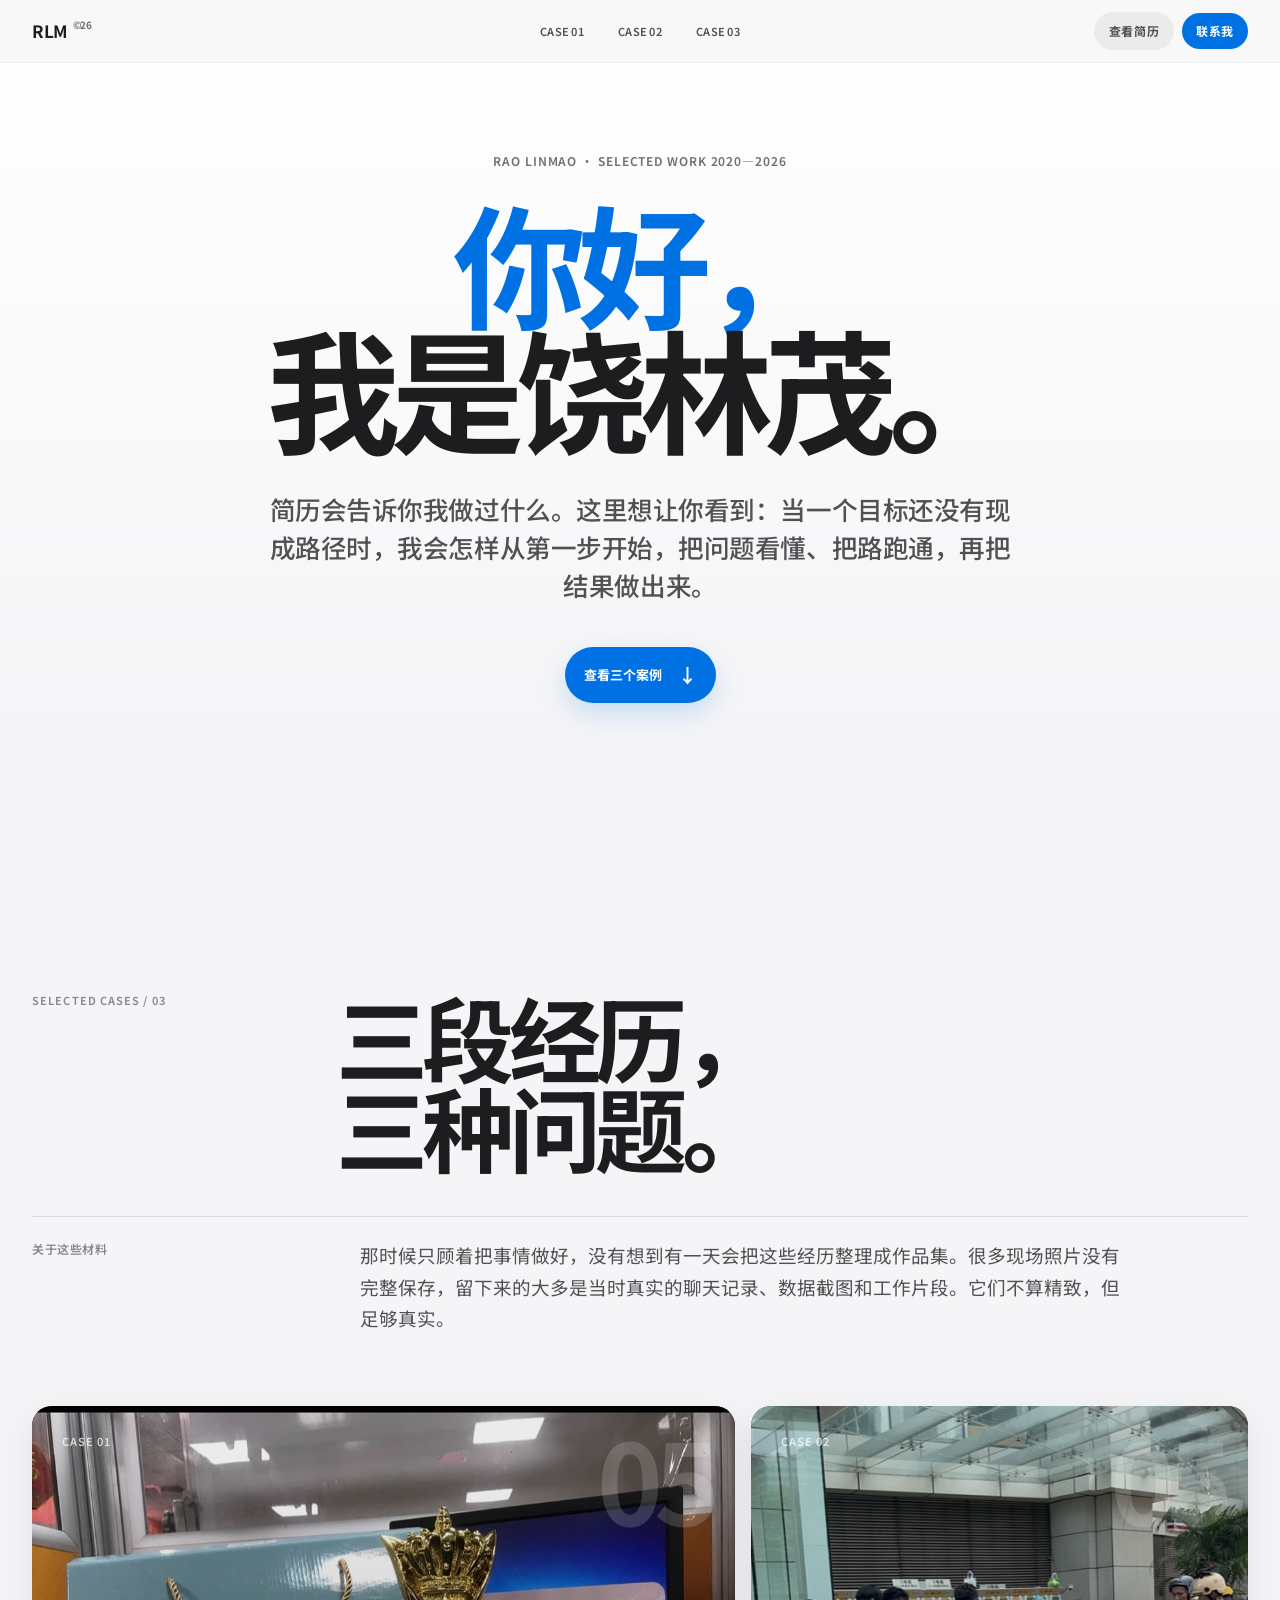
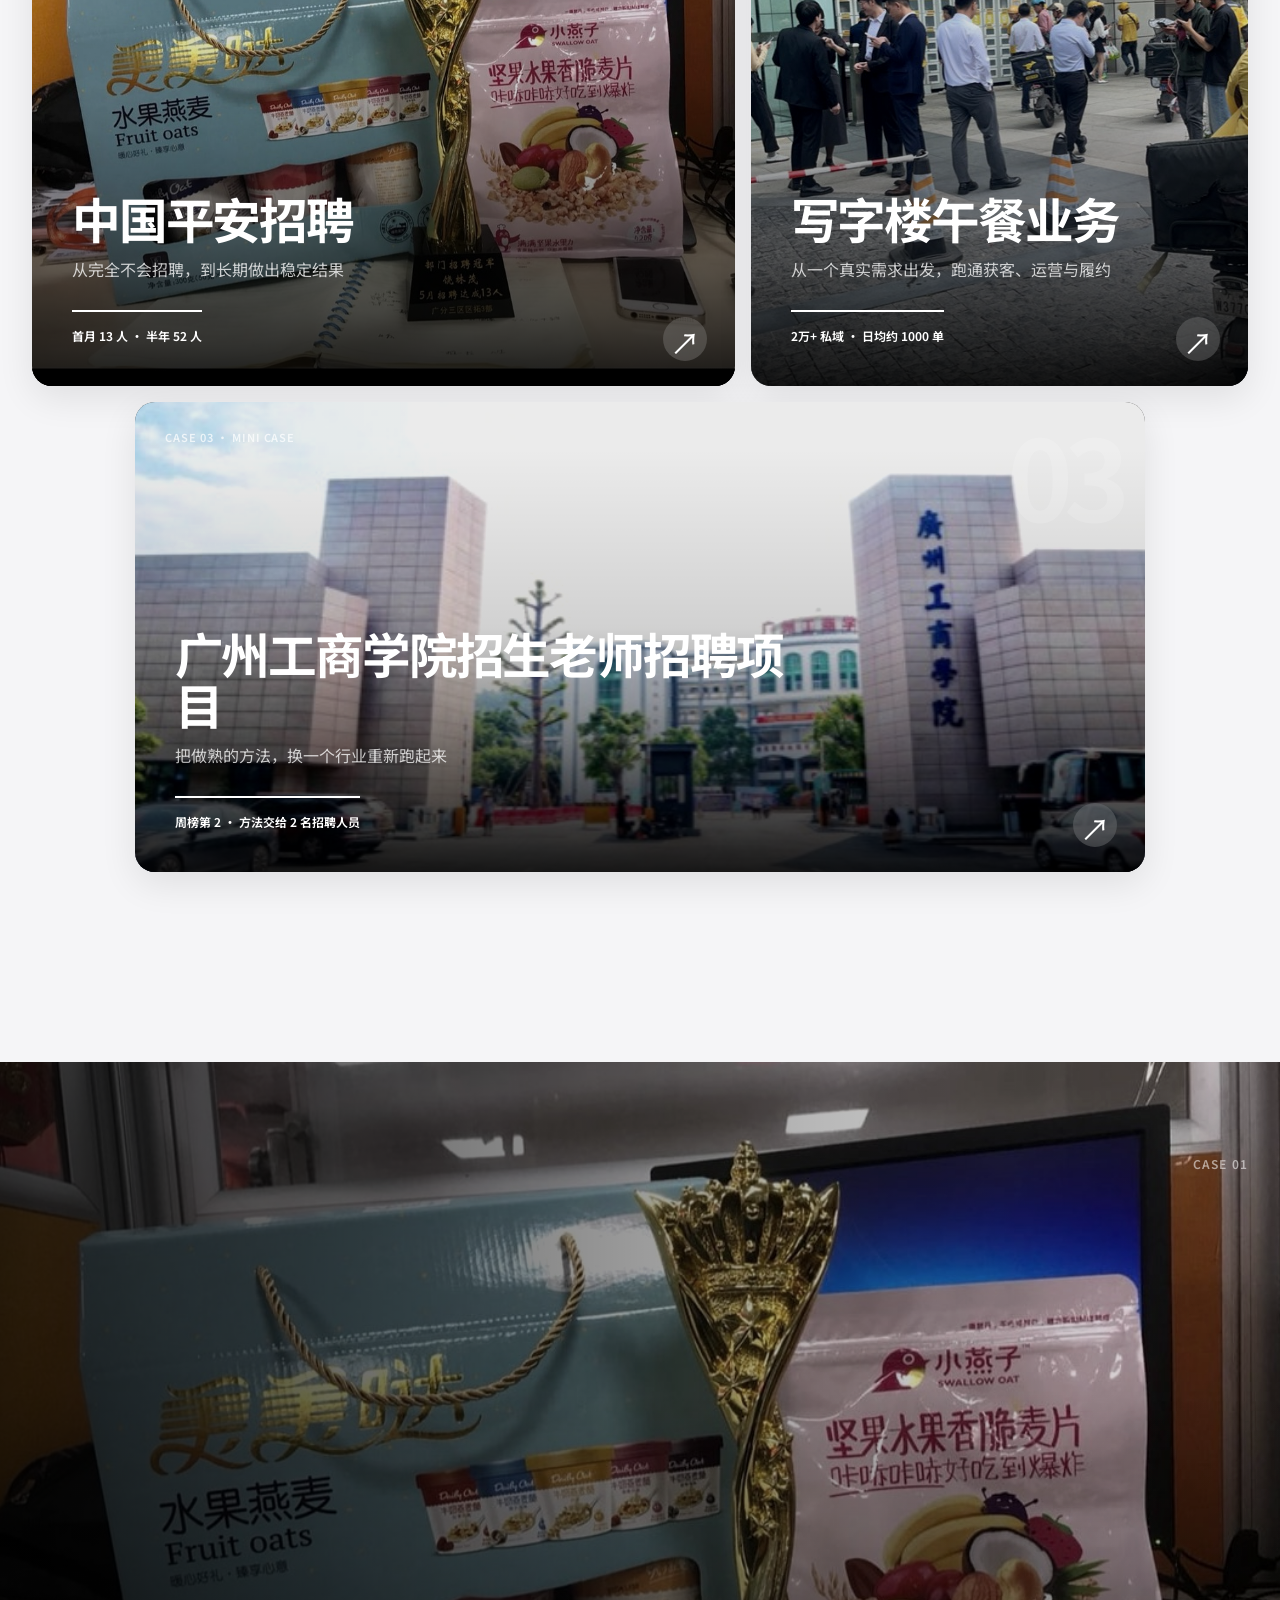
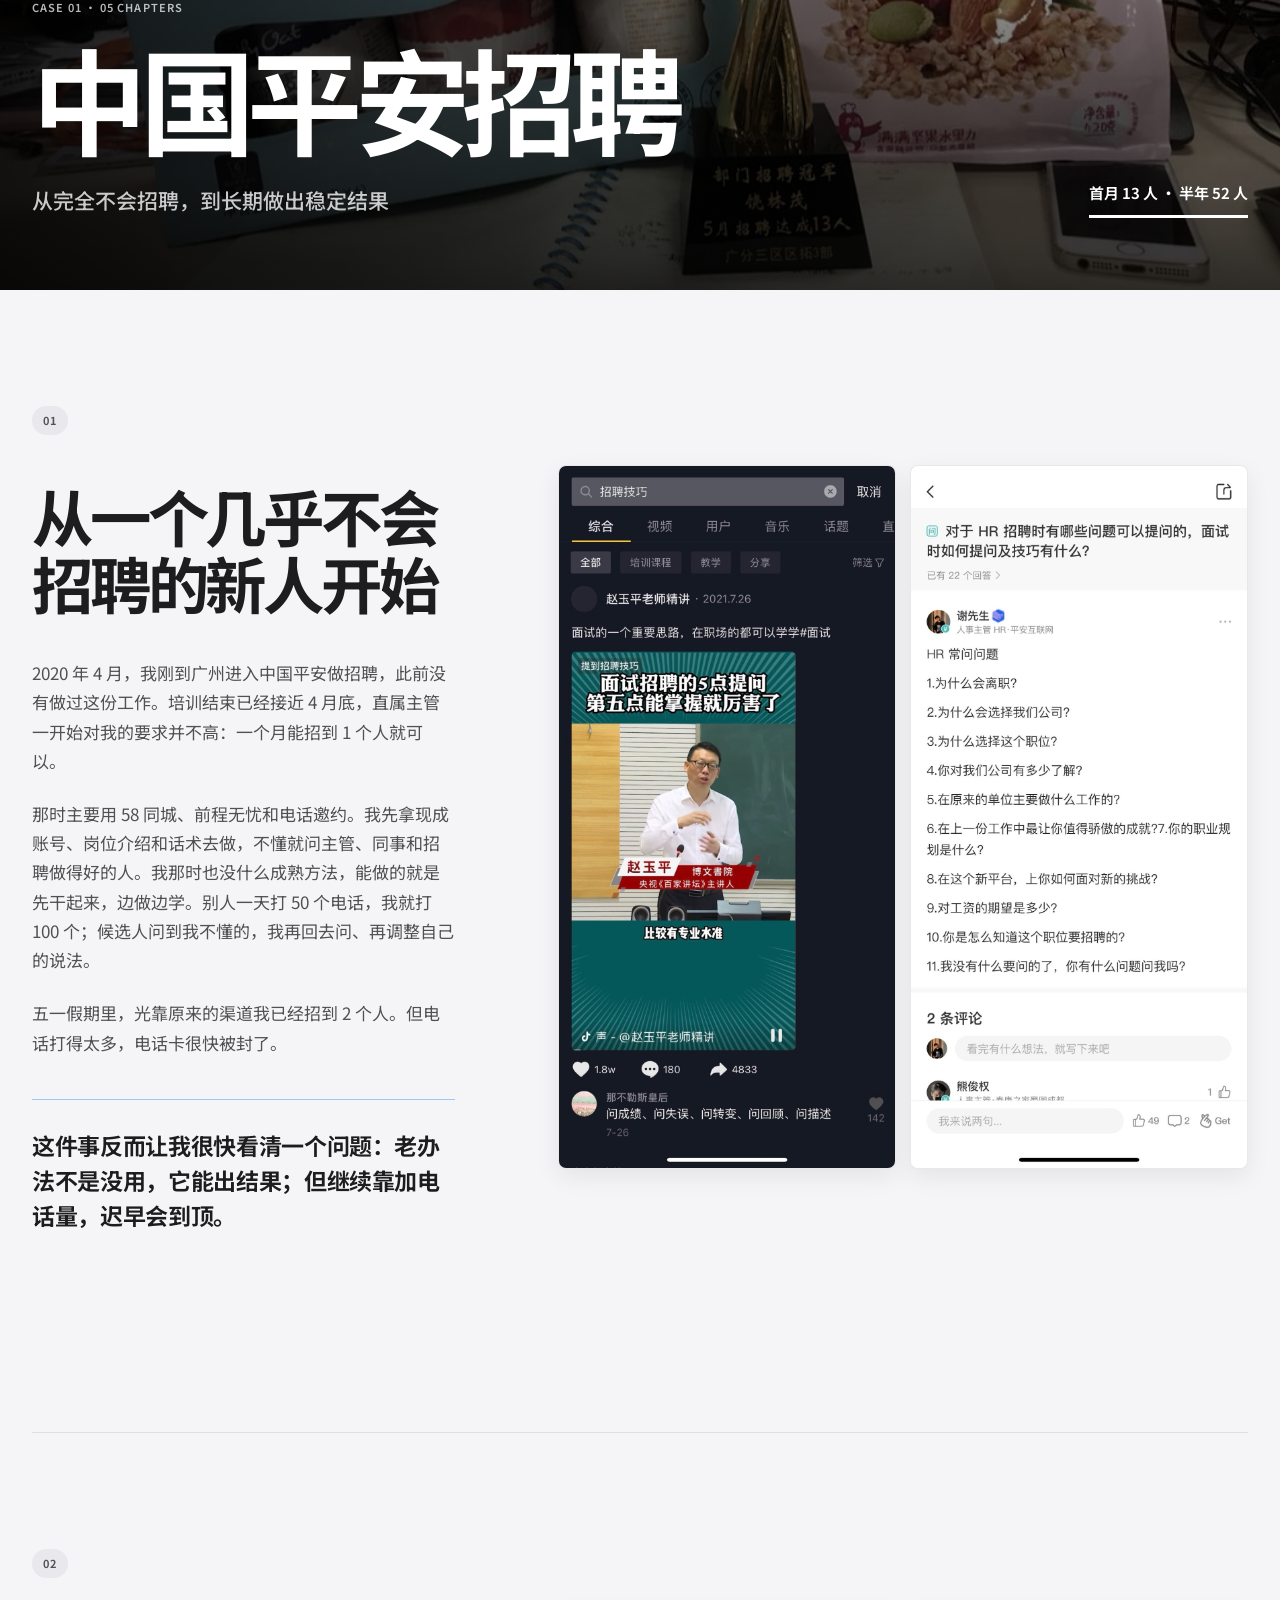
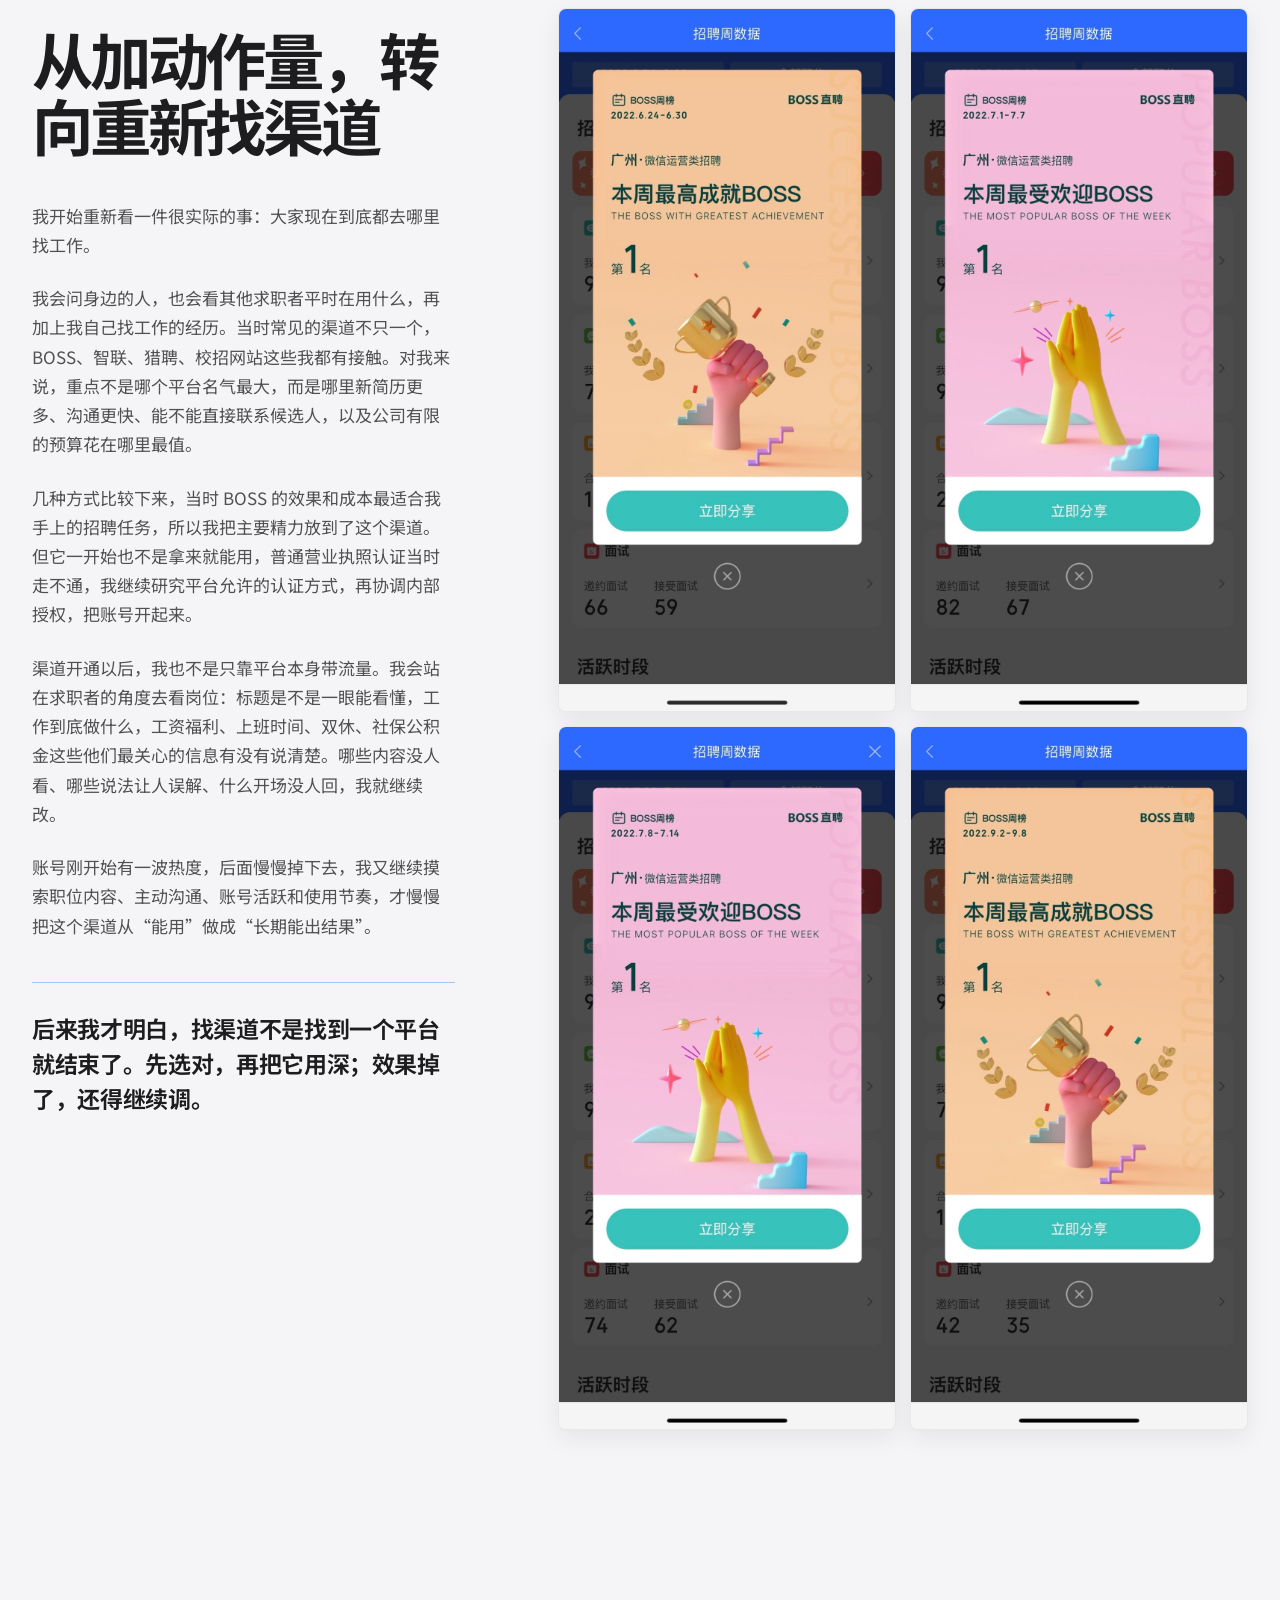
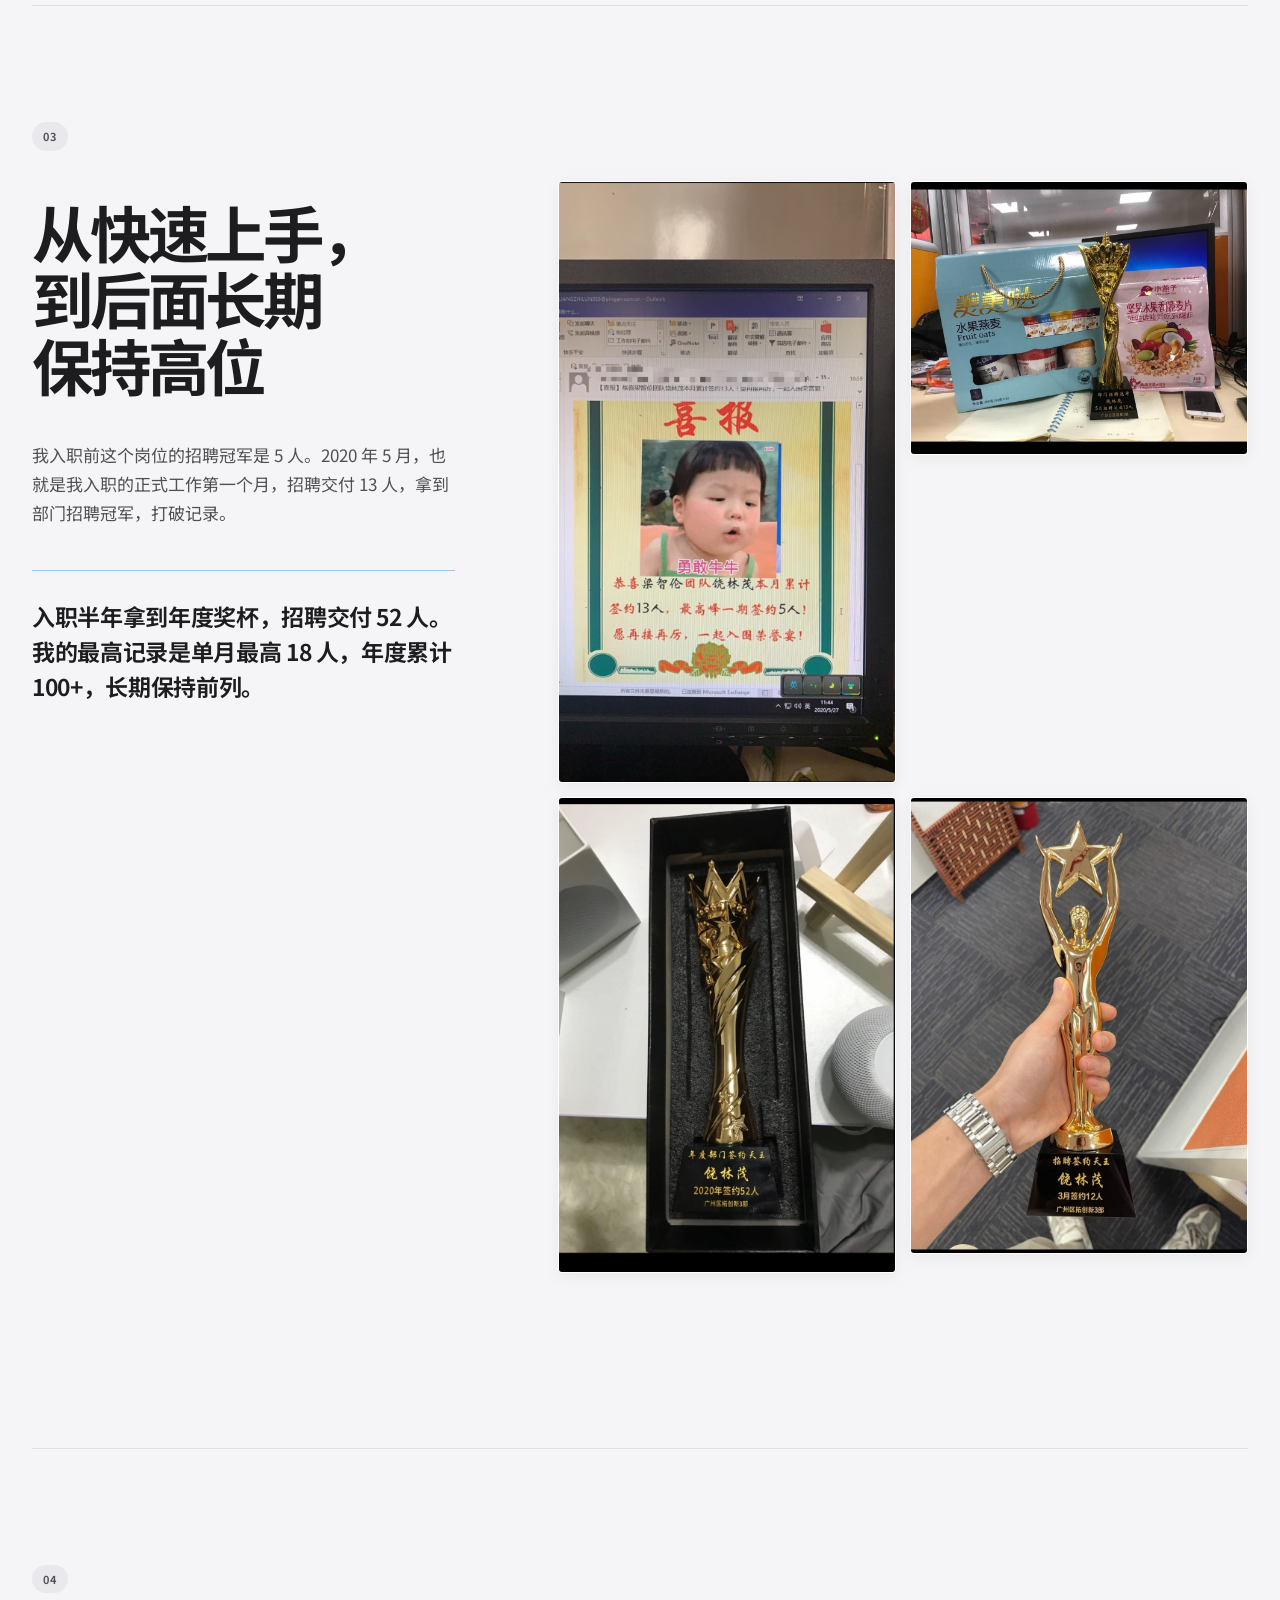
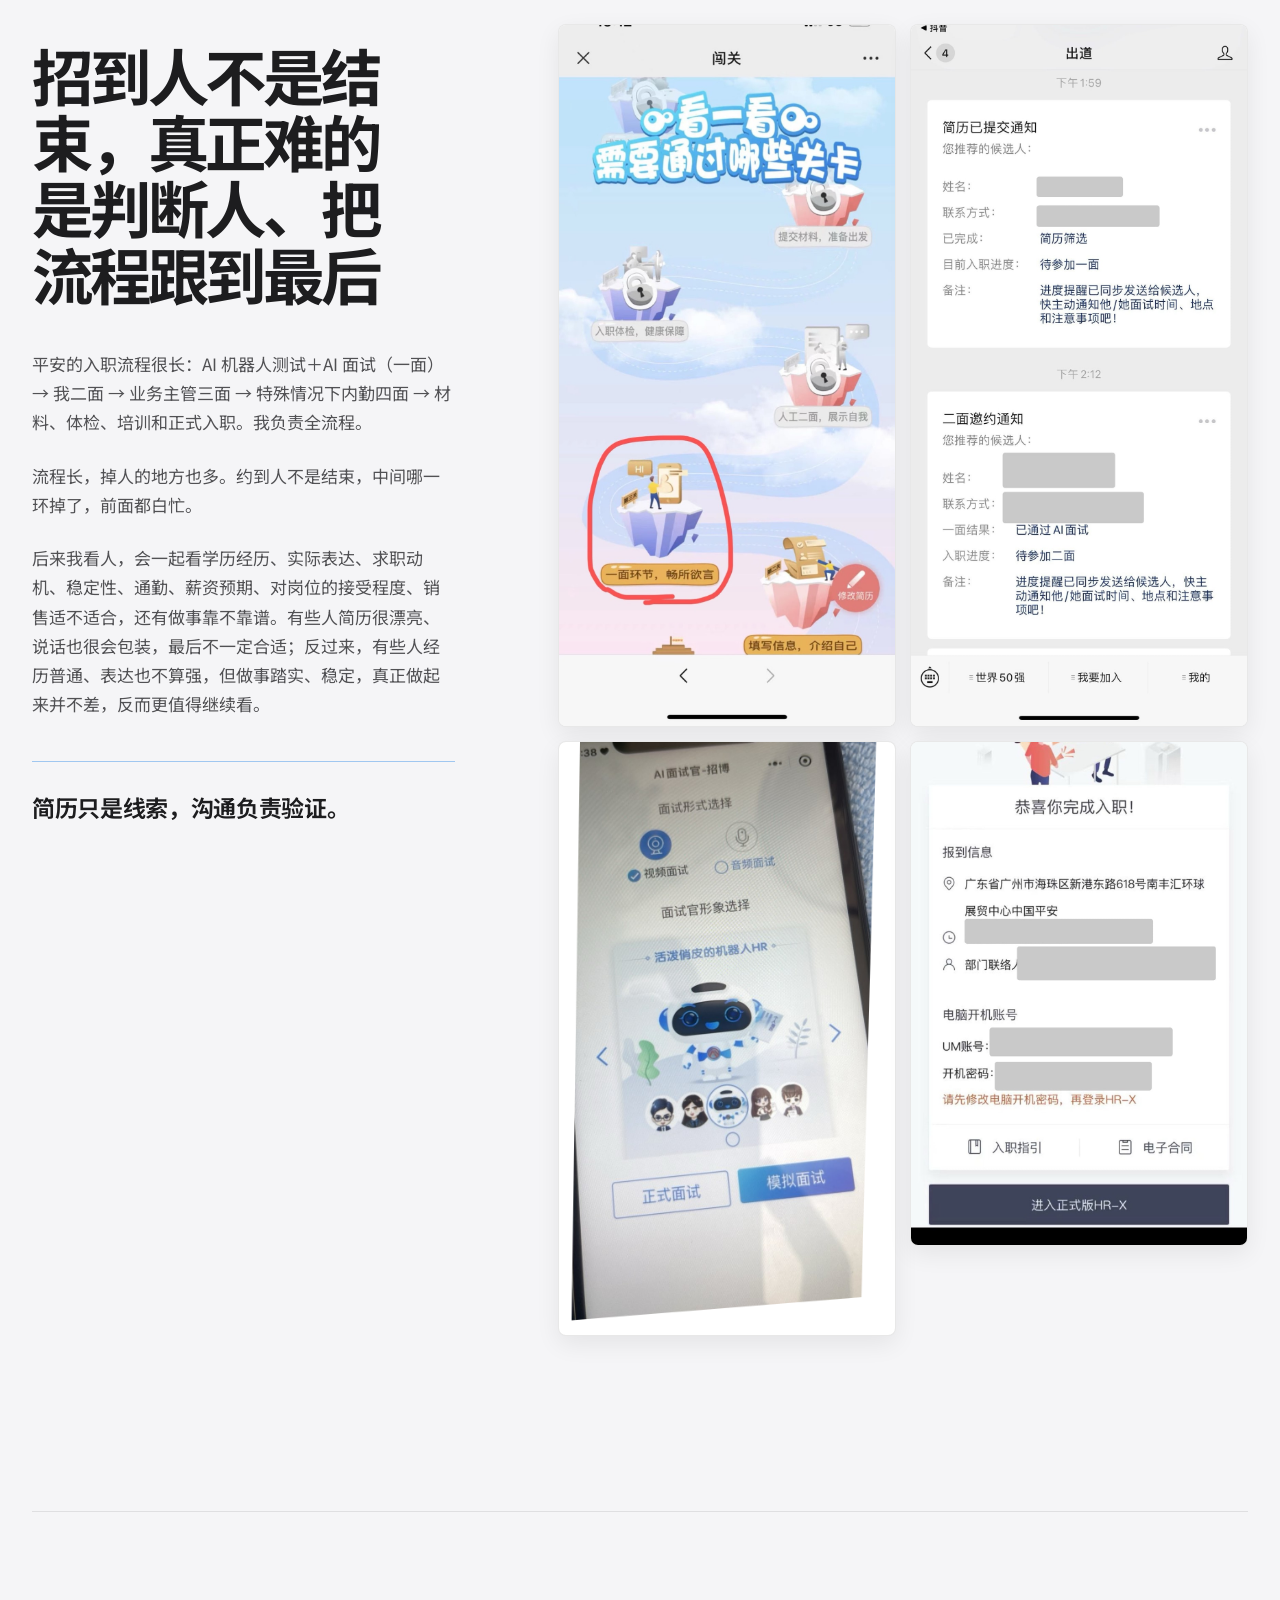
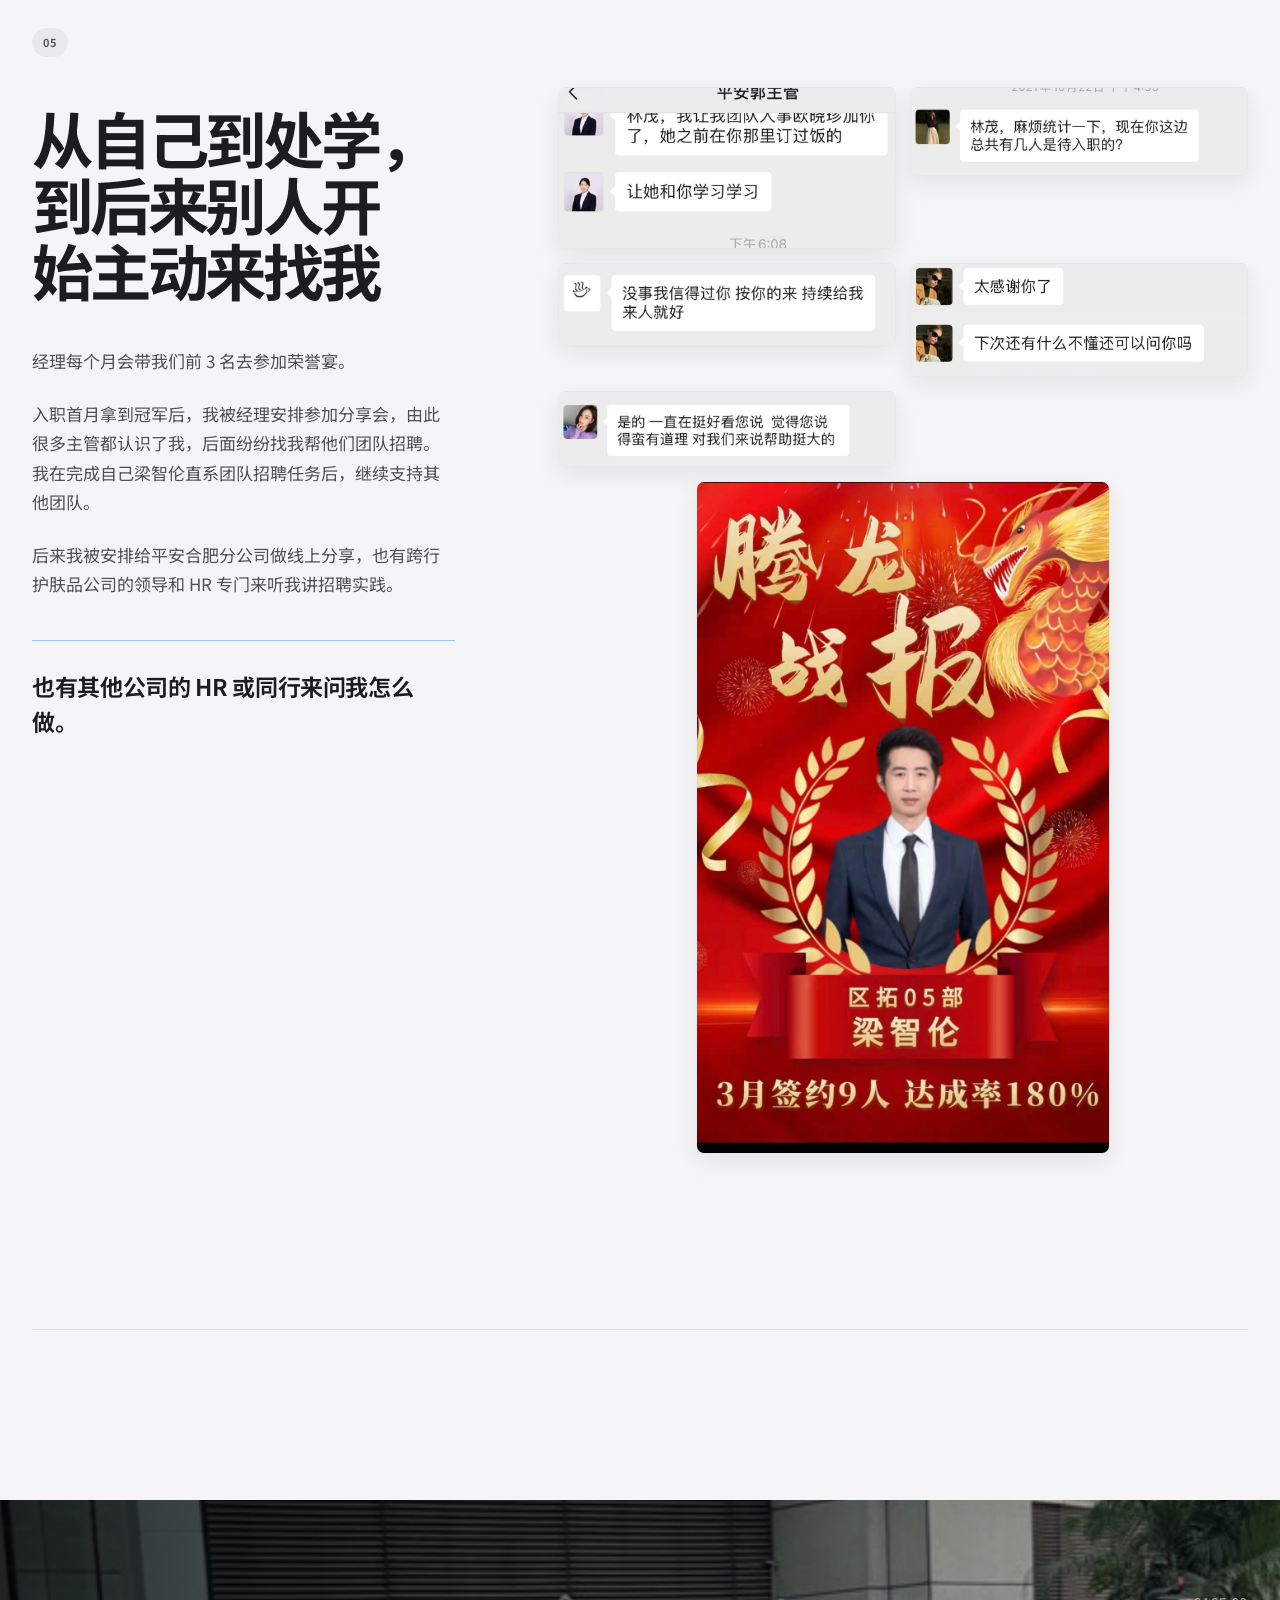
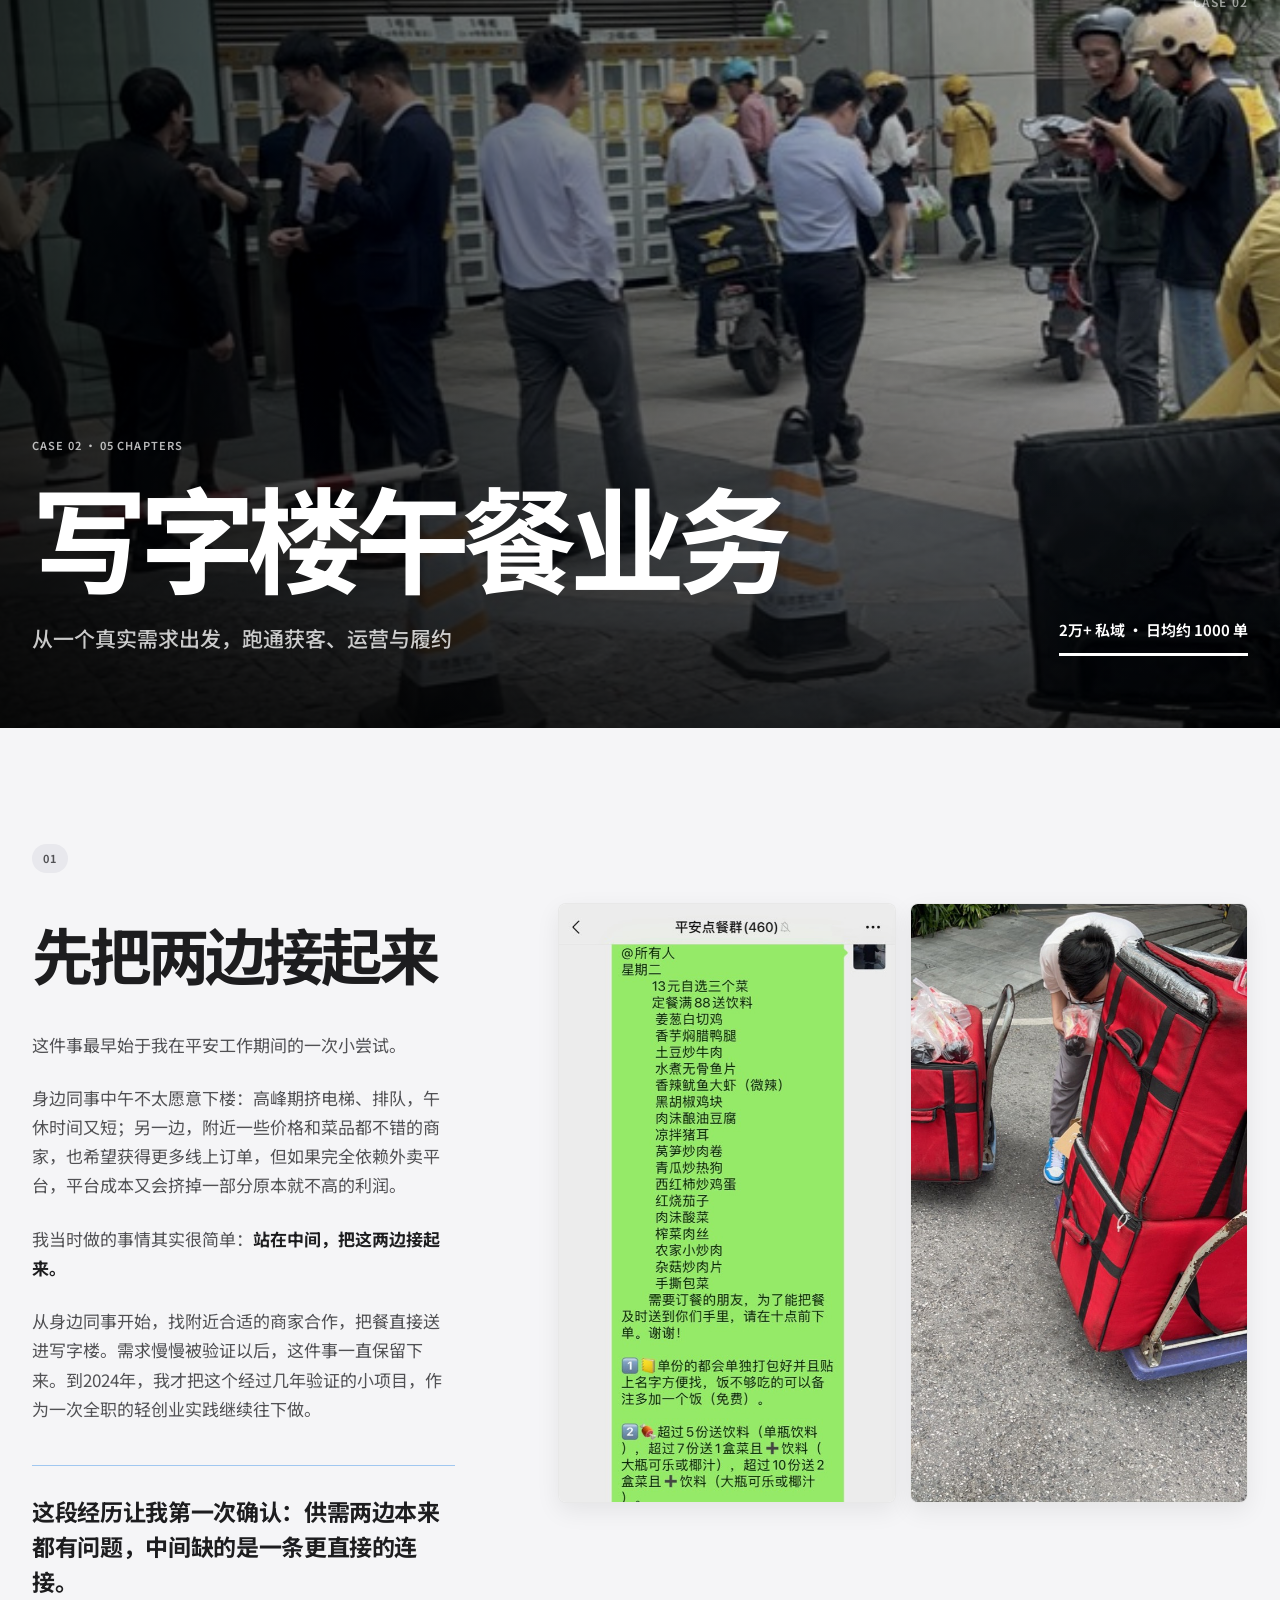
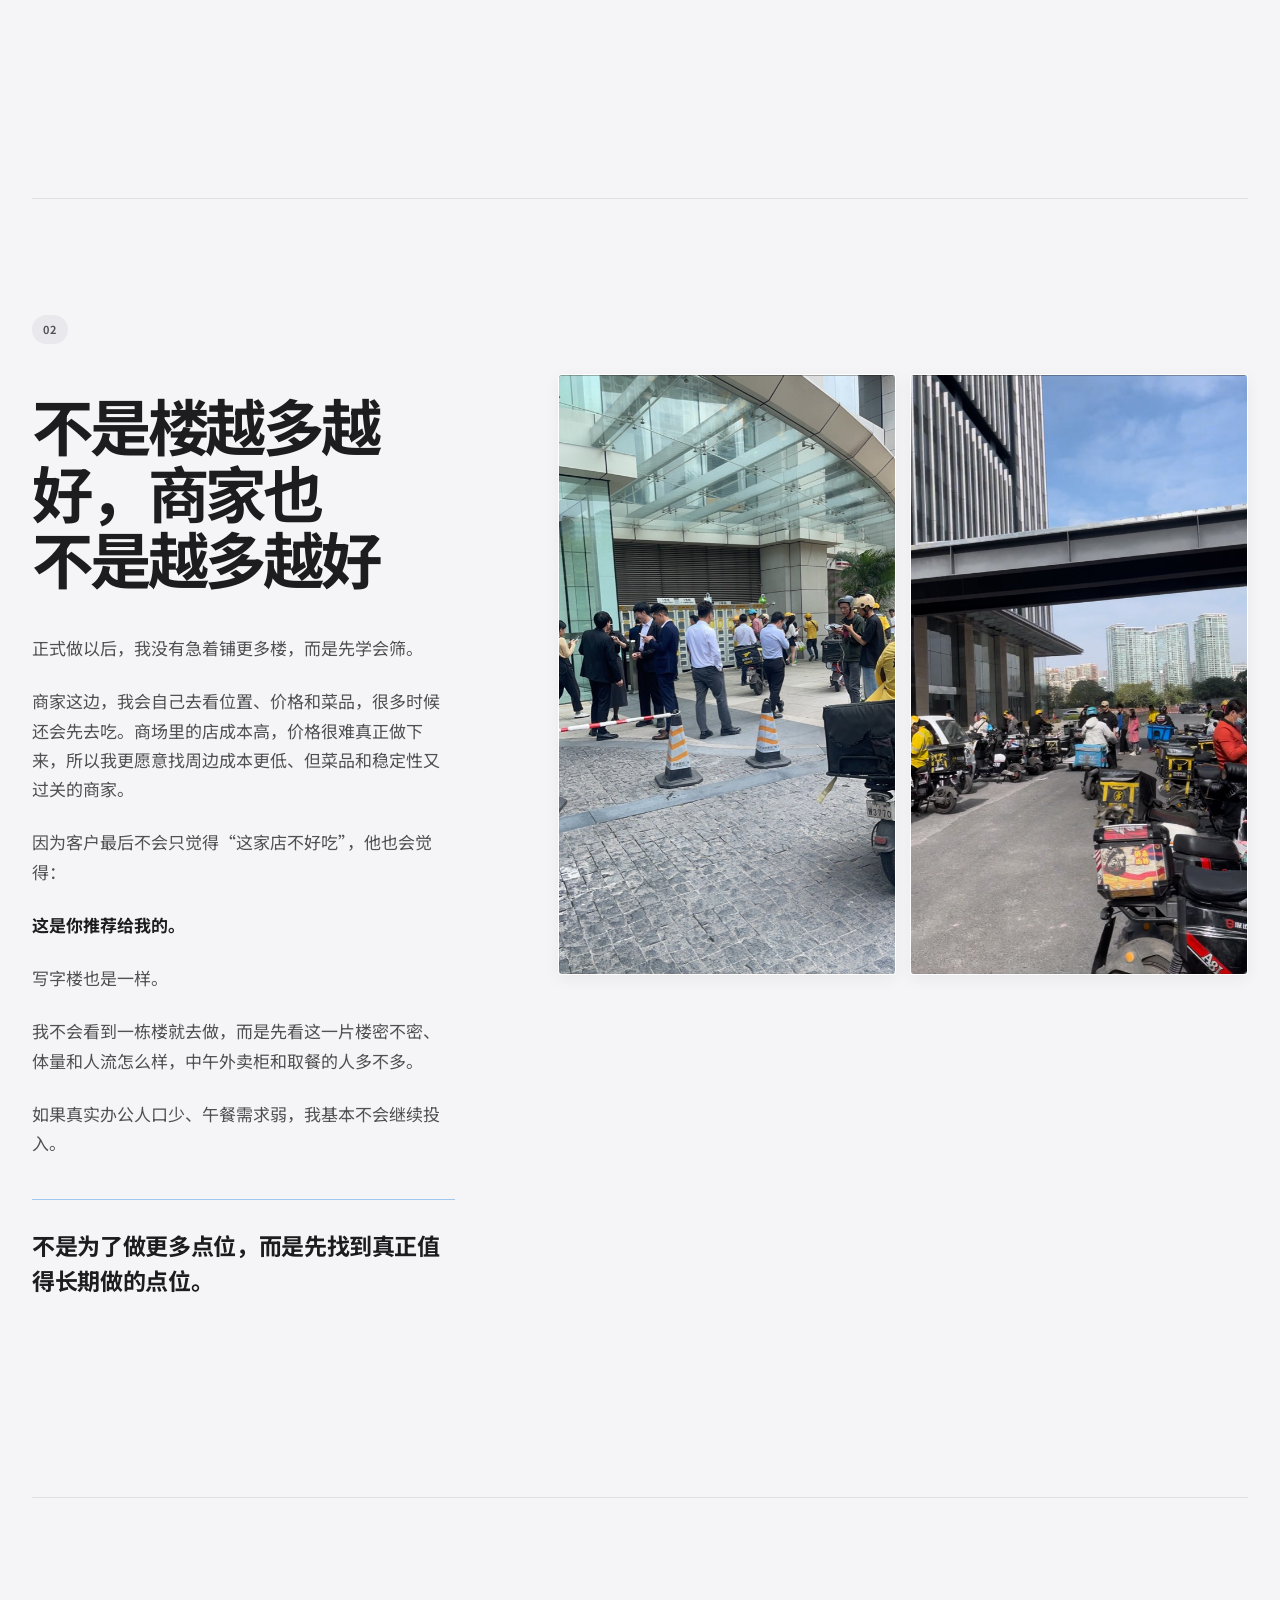
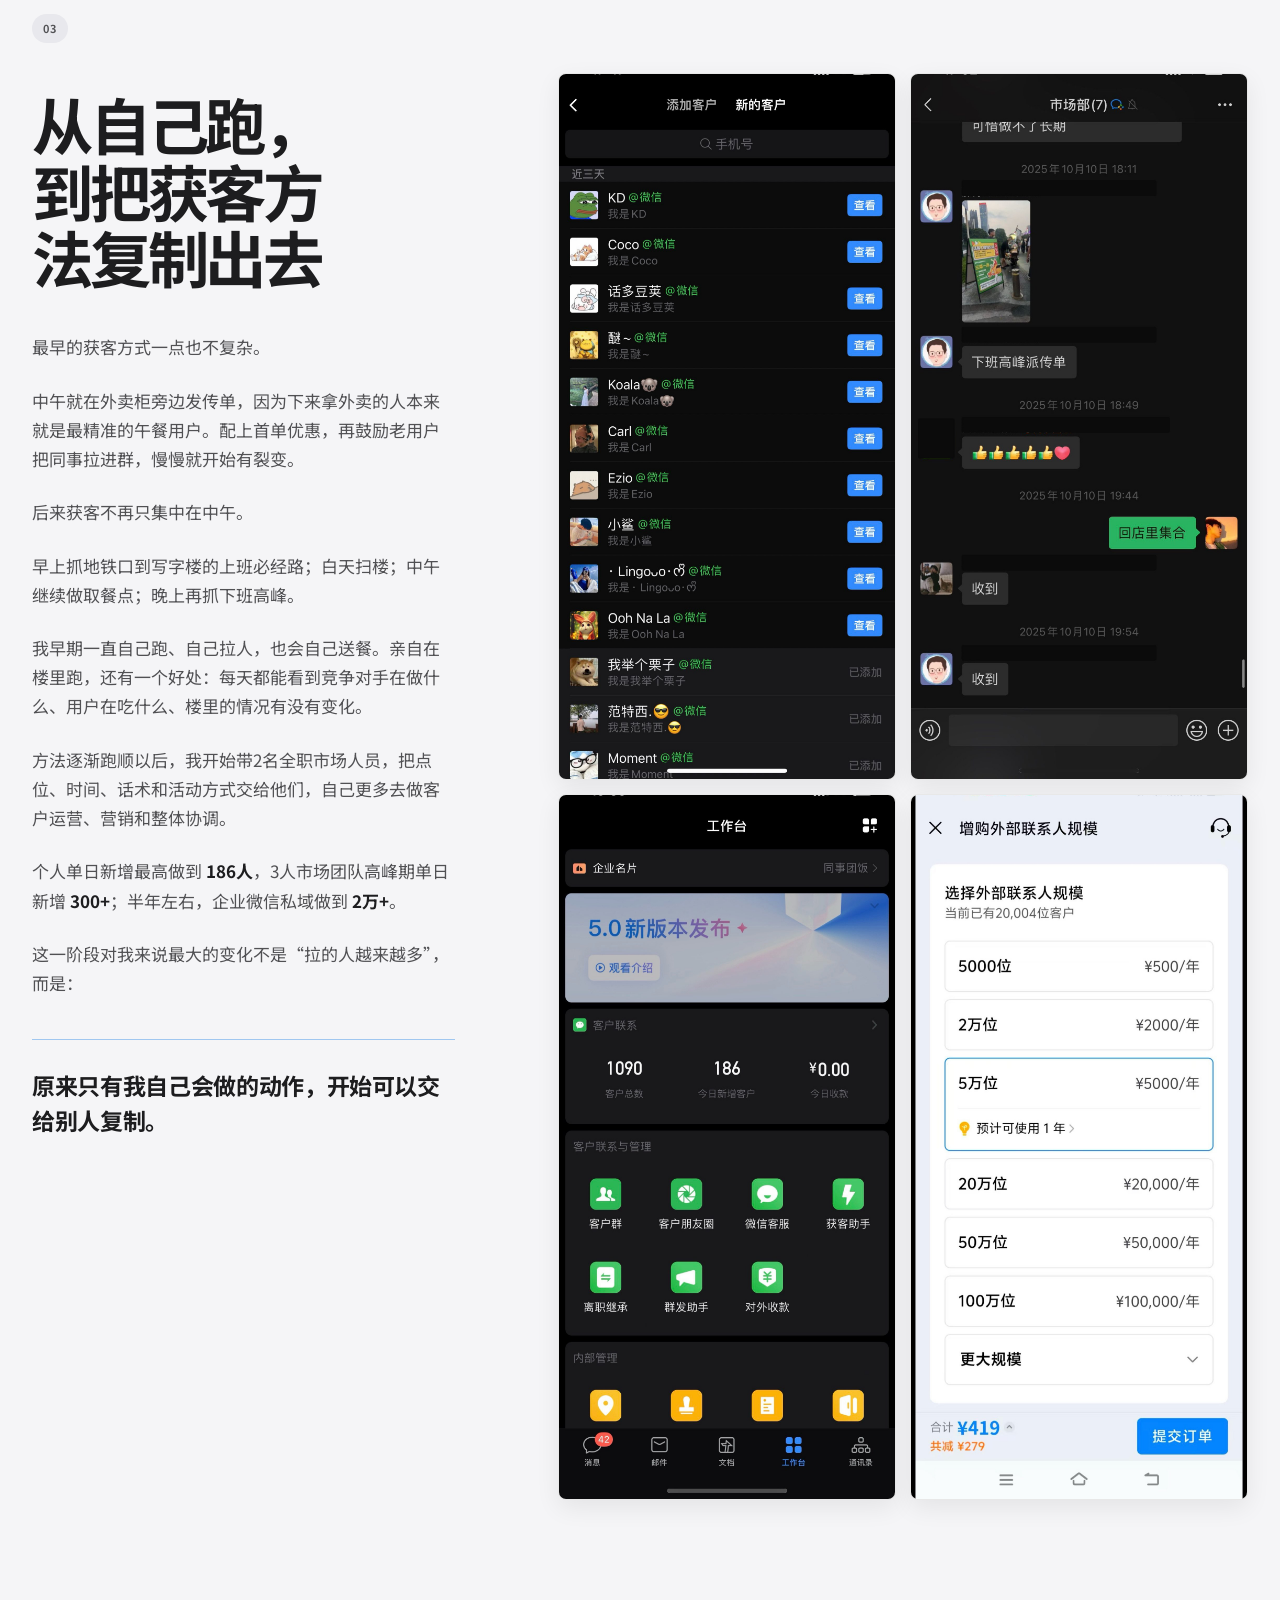
==== commit b41fda27: "Add note about original work materials" ====
--- a/index.html
+++ b/index.html
@@ -57,6 +57,10 @@
         <p>SELECTED CASES / 03</p>
         <h2>三段经历，<br>三种问题。</h2>
       </header>
+      <aside class="case-source-note" aria-label="关于案例材料">
+        <span>关于这些材料</span>
+        <p>那时候只顾着把事情做好，没有想到有一天会把这些经历整理成作品集。很多现场照片没有完整保存，留下来的大多是当时真实的聊天记录、数据截图和工作片段。它们不算精致，但足够真实。</p>
+      </aside>
       <div class="case-card-grid">
       <a class="case-card case-card-pingan" href="#case-pingan" data-tilt>
         <span class="card-index">CASE 01</span>
--- a/styles.css
+++ b/styles.css
@@ -648,6 +648,29 @@
   line-height: .98;
 }
 
+html[data-theme="apple"] .case-source-note {
+  display: grid;
+  grid-template-columns: .5fr 1.5fr;
+  gap: 32px;
+  margin: -20px 0 72px;
+  padding-top: 22px;
+  border-top: 1px solid rgba(29, 29, 31, .12);
+}
+html[data-theme="apple"] .case-source-note > span {
+  color: #86868b;
+  font-size: 12px;
+  font-weight: 600;
+  letter-spacing: .05em;
+}
+html[data-theme="apple"] .case-source-note > p {
+  max-width: 760px;
+  margin: 0;
+  color: #515154;
+  font-size: clamp(16px, 1.45vw, 19px);
+  line-height: 1.72;
+  text-wrap: pretty;
+}
+
 html[data-theme="apple"] .case-card {
   min-height: 580px;
   padding: 40px;
@@ -865,6 +888,13 @@
   html[data-theme="apple"] .hero h1 { font-size: clamp(60px, 18vw, 96px); }
   html[data-theme="apple"] .hero-lead { font-size: 19px; }
   html[data-theme="apple"] .case-index { padding: 115px 20px 130px; }
+  html[data-theme="apple"] .case-source-note {
+    display: block;
+    margin: -20px 0 48px;
+    padding-top: 18px;
+  }
+  html[data-theme="apple"] .case-source-note > span { display: block; margin-bottom: 12px; }
+  html[data-theme="apple"] .case-source-note > p { font-size: 16px; line-height: 1.68; }
   html[data-theme="apple"] .case-card { min-height: 500px; padding: 28px; }
   html[data-theme="apple"] .case-card-college { min-height: 430px; }
   html[data-theme="apple"] .case-cover { min-height: 86svh; padding: 100px 22px 74px; }
